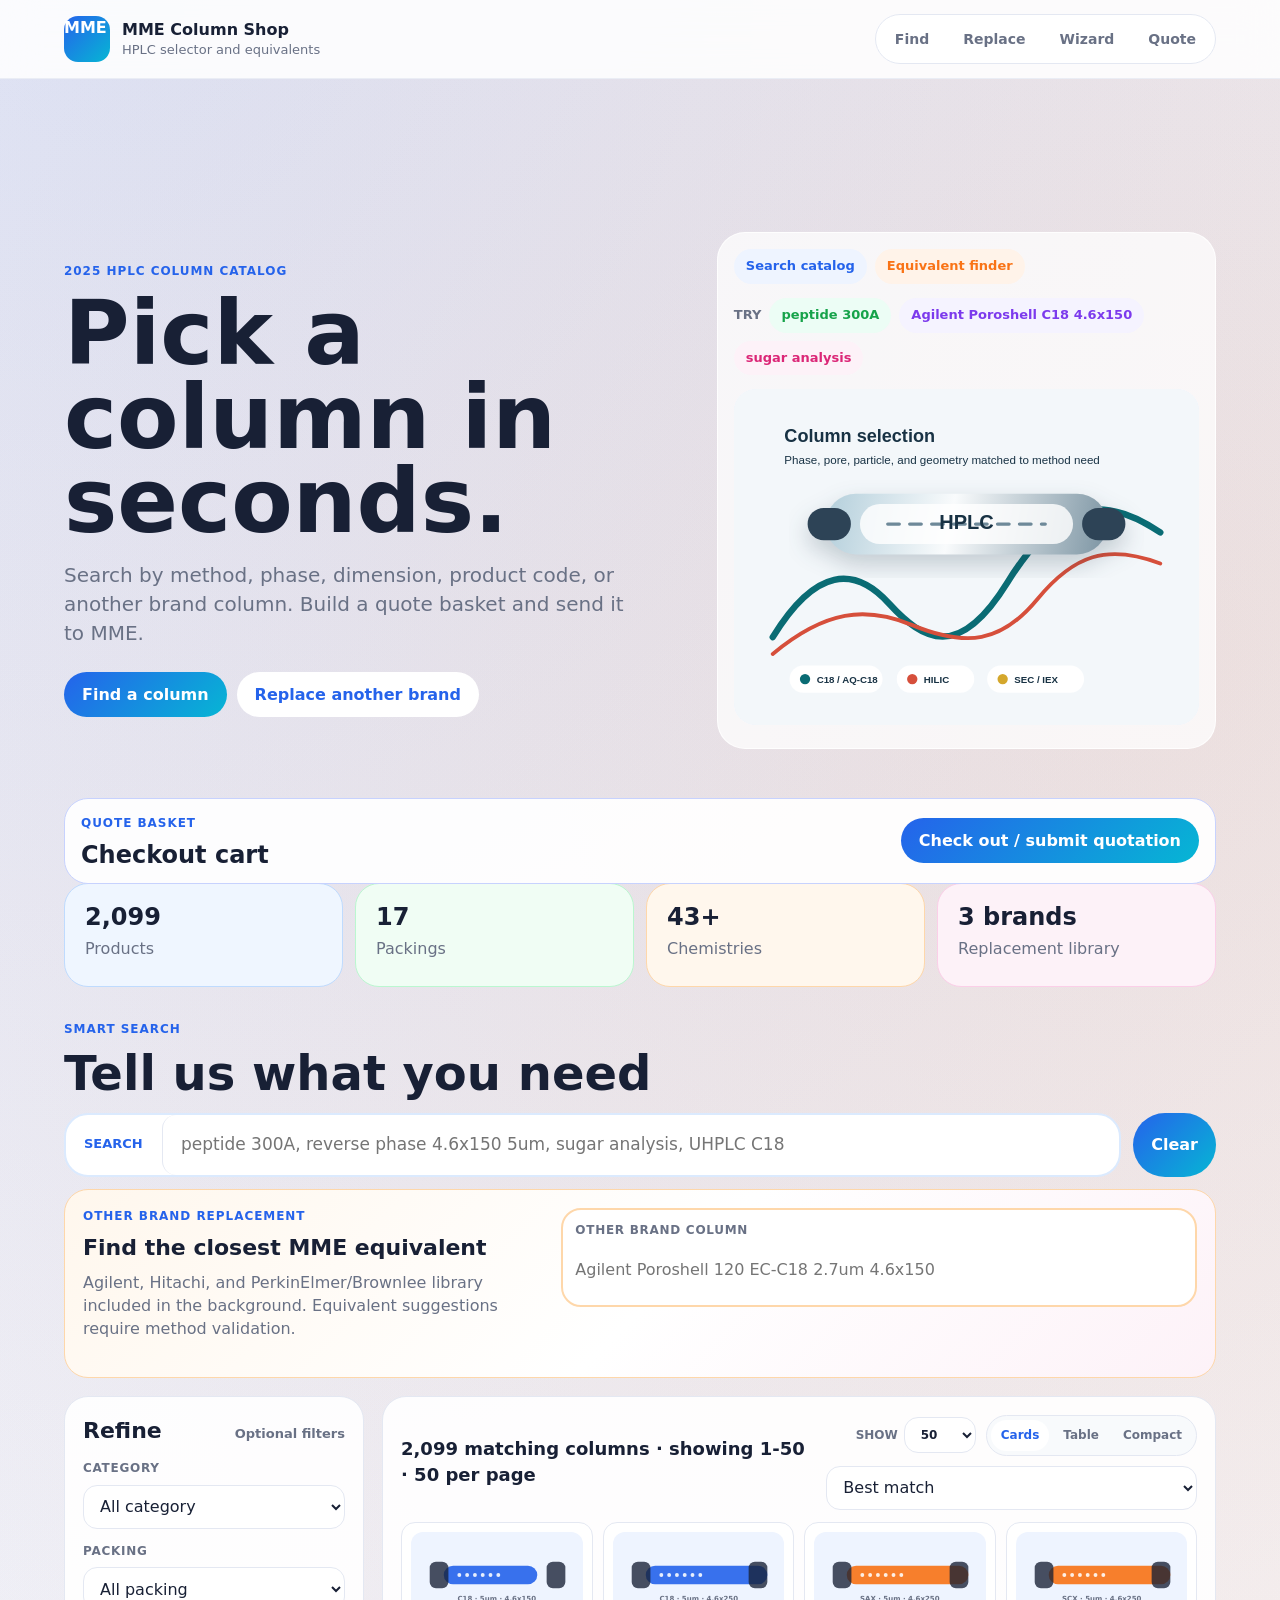
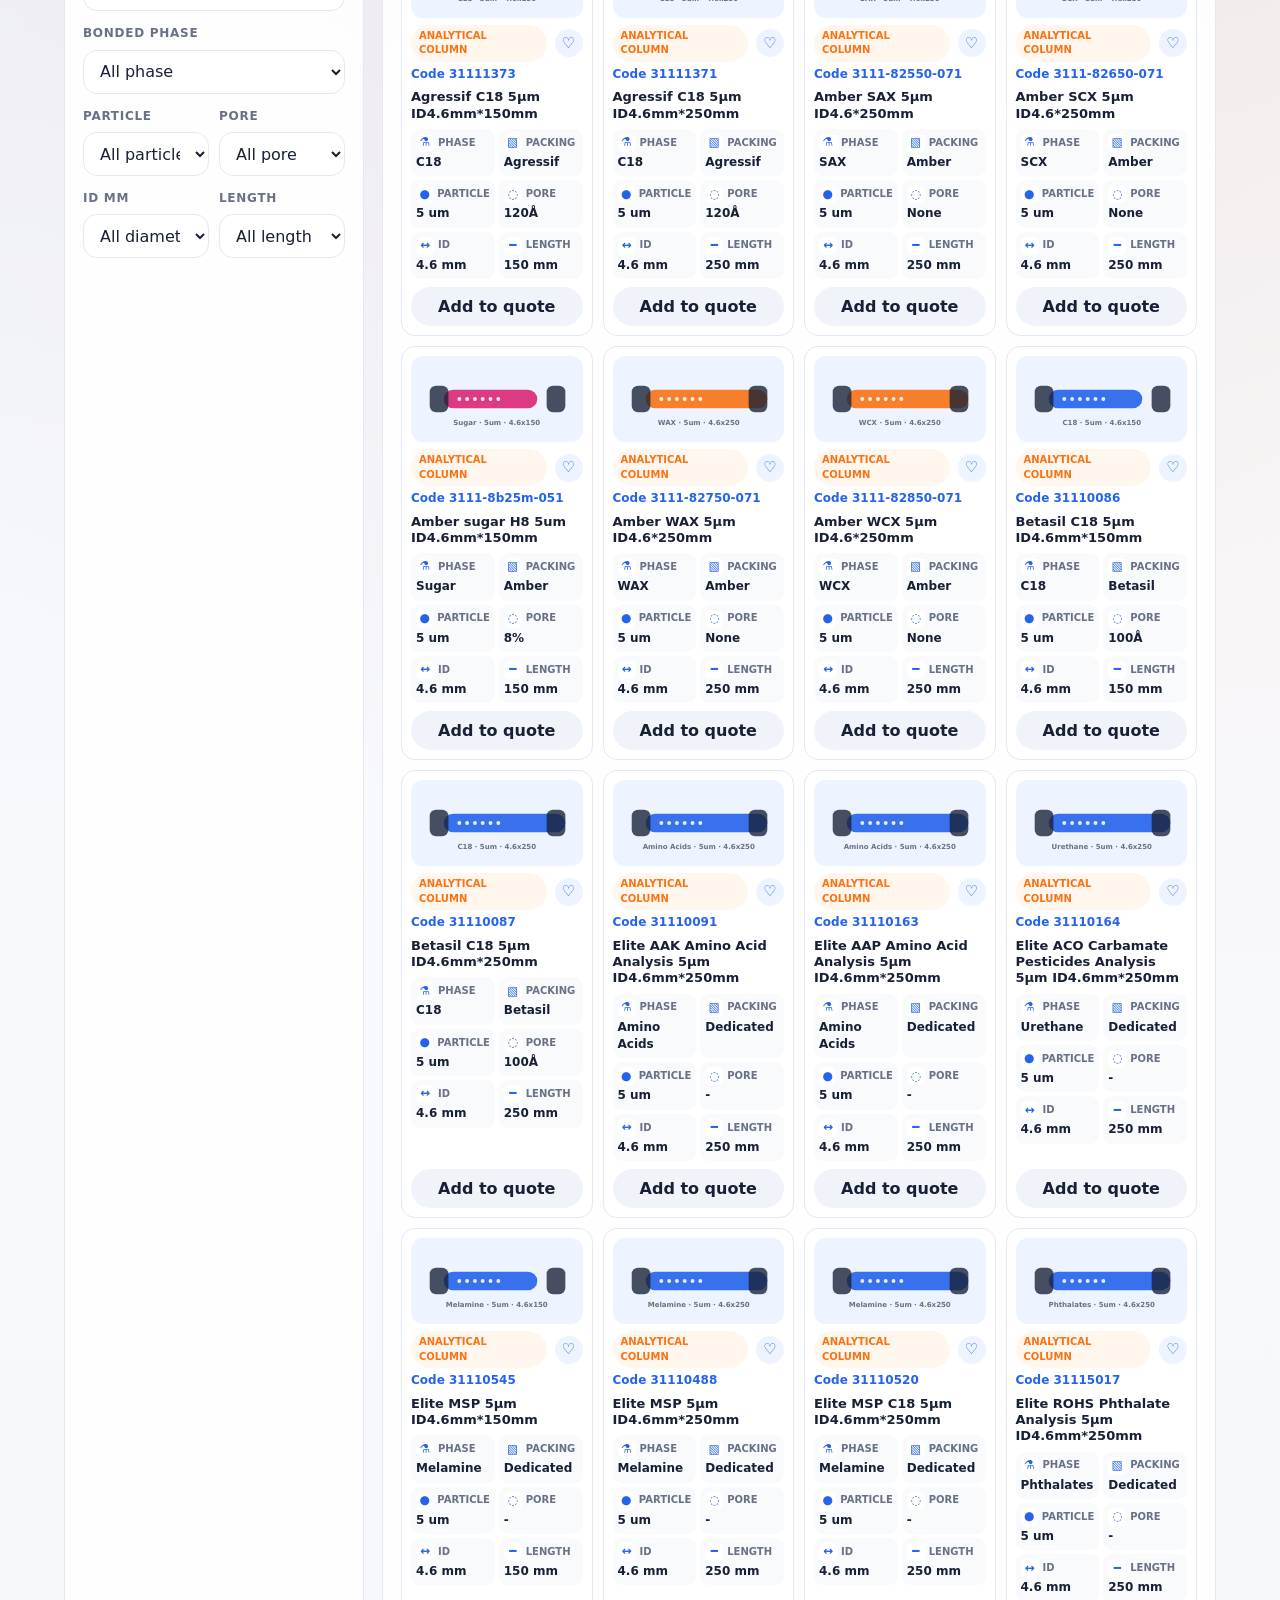
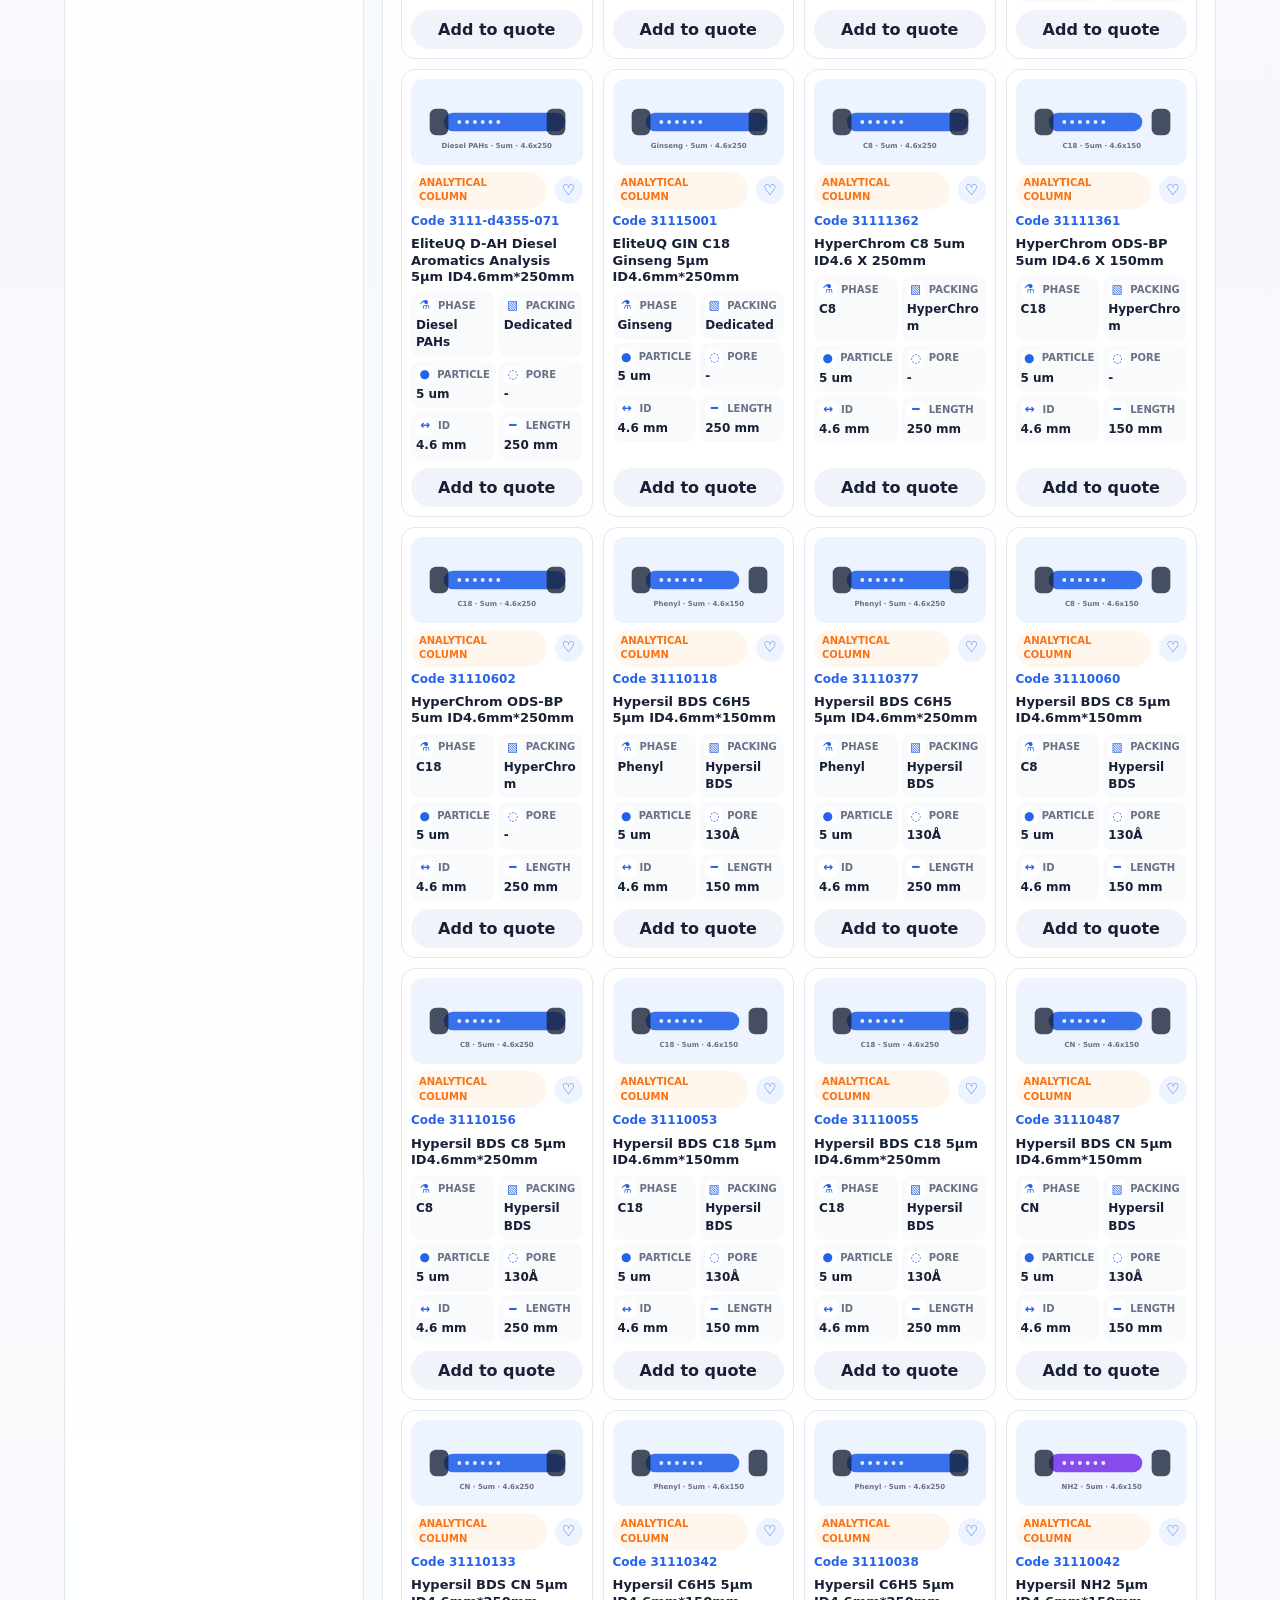
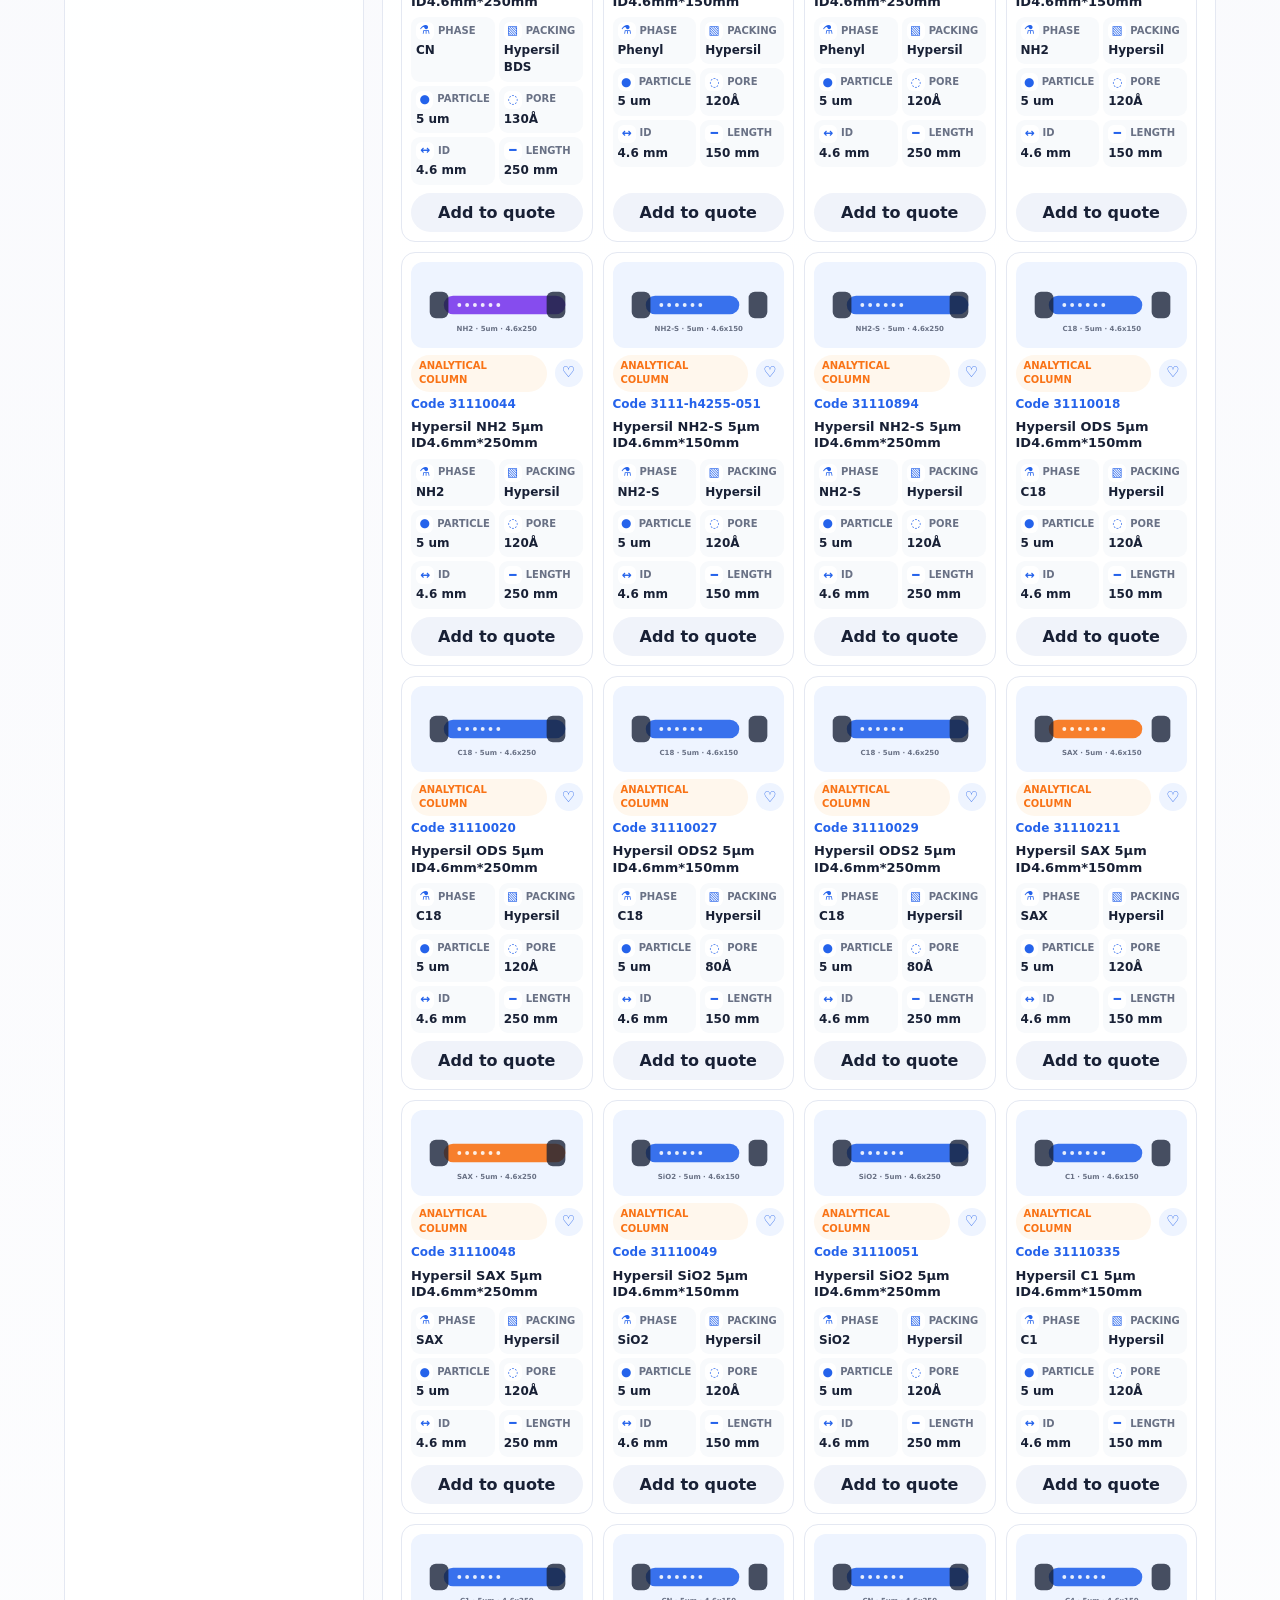
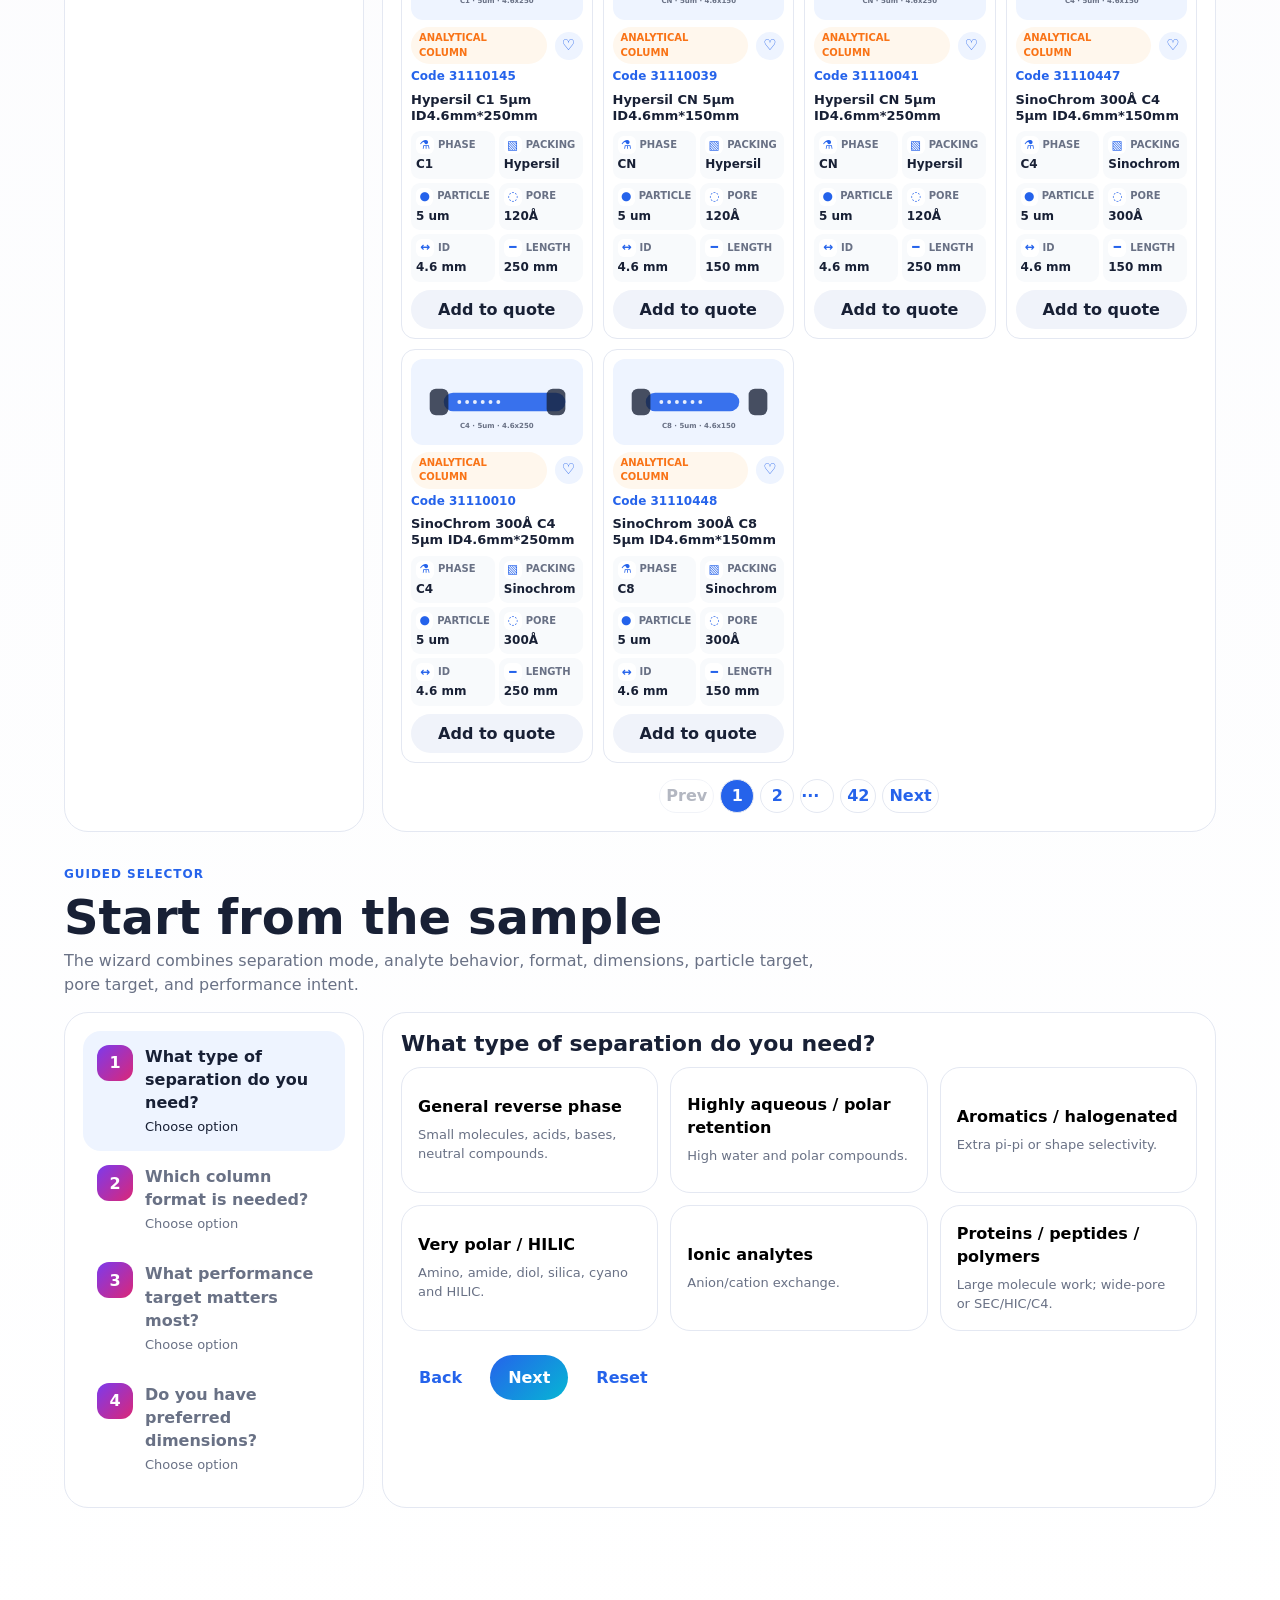
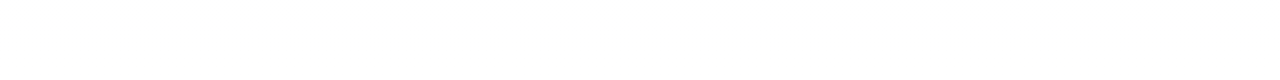
==== index.html @ 18dcb3c6 "Load verified competitor source batch" ====
<!doctype html>
<html lang="en">
  <head>
    <meta charset="utf-8">
    <meta name="viewport" content="width=device-width, initial-scale=1">
    <title>MME HPLC Column Finder | Column Equivalents & Quotation</title>
    <meta name="description" content="Find MME HPLC columns by chemistry, dimensions, particle size, pore size, method intent, or competitor equivalent, then submit a quotation request.">
    <meta name="keywords" content="HPLC column, C18 column, HILIC column, UHPLC column, guard column, preparative column, MME, Al Murtaja Medical Equipment">
    <meta name="robots" content="index, follow">
    <meta property="og:title" content="MME HPLC Column Finder">
    <meta property="og:description" content="Smart HPLC column selector, competitor replacement finder, and quotation basket for MME columns.">
    <meta property="og:type" content="website">
    <meta property="og:image" content="assets/column-visual.svg">
    <meta name="theme-color" content="#2563eb">
    <link rel="stylesheet" href="styles.css">
  </head>
  <body>
    <header class="site-header">
      <div class="brand"><span class="brand-mark">MME</span><div><strong>MME Column Shop</strong><span>HPLC selector and equivalents</span></div></div>
      <nav aria-label="Primary"><a href="#catalog">Find</a><a href="#replacement">Replace</a><a href="#wizard">Wizard</a><a href="#cart">Quote</a></nav>
    </header>

    <main>
      <section class="hero">
        <div class="hero-copy"><p class="eyebrow">2025 HPLC column catalog</p><h1>Pick a column in seconds.</h1><p>Search by method, phase, dimension, product code, or another brand column. Build a quote basket and send it to MME.</p><div class="hero-actions"><a class="button primary" href="#catalog">Find a column</a><a class="button ghost" href="#replacement">Replace another brand</a></div></div>
        <div class="hero-console"><div class="console-tabs"><a href="#catalog">Search catalog</a><a href="#replacement">Equivalent finder</a></div><div class="hero-search-preview"><span>Try</span><strong>peptide 300A</strong><strong>Agilent Poroshell C18 4.6x150</strong><strong>sugar analysis</strong></div><img src="assets/column-visual.svg" alt="Illustration of an HPLC column"></div>
      </section>
      <section class="stats" aria-label="Catalog summary"><div><strong id="statProducts">0</strong><span>Products</span></div><div><strong id="statPackings">0</strong><span>Packings</span></div><div><strong id="statPhases">0+</strong><span>Chemistries</span></div><div><strong>3 brands</strong><span>Replacement library</span></div></section>

      <section class="catalog-section" id="catalog">
        <div class="section-heading"><p class="eyebrow">Smart search</p><h2>Tell us what you need</h2></div>
        <div class="search-shell"><label class="search-box"><span>Search</span><input id="searchInput" type="search" placeholder="peptide 300A, reverse phase 4.6x150 5um, sugar analysis, UHPLC C18"></label><button class="button primary" id="clearFilters" type="button">Clear</button></div>
        <div class="expert-panel" id="expertPanel" hidden><div><p class="eyebrow">Matched intent</p><strong id="expertSummary"></strong></div><div class="expert-tags" id="expertTags"></div></div>
        <div class="replacement-finder" id="replacement"><div class="replacement-copy"><p class="eyebrow">Other brand replacement</p><h3>Find the closest MME equivalent</h3><p>Agilent, Hitachi, and PerkinElmer/Brownlee library included in the background. Equivalent suggestions require method validation.</p></div><label class="replacement-box"><span>Other brand column</span><input id="replacementInput" type="search" placeholder="Agilent Poroshell 120 EC-C18 2.7um 4.6x150"></label><div class="replacement-results" id="replacementResults"></div></div>
        <div class="shop-layout">
          <aside class="filters" aria-label="Catalog filters"><div class="filter-heading"><strong>Refine</strong><span>Optional filters</span></div><div class="filter-block"><label for="categoryFilter">Category</label><select id="categoryFilter"></select></div><div class="filter-block"><label for="packingFilter">Packing</label><select id="packingFilter"></select></div><div class="filter-block"><label for="phaseFilter">Bonded phase</label><select id="phaseFilter"></select></div><div class="filter-row"><div class="filter-block"><label for="particleFilter">Particle</label><select id="particleFilter"></select></div><div class="filter-block"><label for="poreFilter">Pore</label><select id="poreFilter"></select></div></div><div class="filter-row"><div class="filter-block"><label for="diameterFilter">ID mm</label><select id="diameterFilter"></select></div><div class="filter-block"><label for="lengthFilter">Length</label><select id="lengthFilter"></select></div></div></aside>
          <div class="results-area"><div class="results-bar"><strong id="resultCount">Loading catalog...</strong><div class="result-tools"><label class="page-size-label">Show<select id="pageSizeSelect" aria-label="Items per page"><option value="50">50</option><option value="100">100</option><option value="150">150</option><option value="200">200</option></select></label><div class="view-switch" aria-label="View options"><button class="view-button active" type="button" data-view="cards">Cards</button><button class="view-button" type="button" data-view="table">Table</button><button class="view-button" type="button" data-view="compact">Compact</button></div><select id="sortSelect" aria-label="Sort products"><option value="relevance">Best match</option><option value="name">Name A-Z</option><option value="particle">Particle size</option><option value="length">Length</option></select></div></div><div class="active-filters" id="activeFilters"></div><div id="tableColumnFilters" class="table-column-filters" hidden></div><div class="product-grid" id="productGrid"></div><button class="button ghost load-more" id="loadMore" type="button" hidden>Load more</button><div class="pagination" id="pagination"></div></div>
        </div>
      </section>

      <section class="compare-section" id="compareSection" hidden><div class="section-heading"><p class="eyebrow">Comparison</p><h2>Compare selected columns</h2></div><div id="compareTable"></div></section>
      <section class="wizard-section" id="wizard"><div class="section-heading"><p class="eyebrow">Guided selector</p><h2>Start from the sample</h2><p class="section-note">The wizard combines separation mode, analyte behavior, format, dimensions, particle target, pore target, and performance intent.</p></div><div class="wizard-layout"><aside class="wizard-panel" id="wizardSteps"></aside><div class="wizard-card"><div id="wizardQuestion"></div><div class="wizard-actions"><button class="button ghost" id="backStep" type="button" onclick="previousWizardStep()">Back</button><button class="button primary" id="nextStep" type="button" onclick="nextWizardStep()">Next</button><button class="button ghost" id="resetWizard" type="button" onclick="resetWizard()">Reset</button></div></div></div></section>
      <aside class="quote-drawer" id="cart"><div><p class="eyebrow">Quote basket</p><h2>Checkout cart</h2></div><div id="cartItems" class="cart-items"></div><button class="button primary" id="quoteButton" type="button">Check out / submit quotation</button></aside>
    </main>

    <dialog class="quote-modal" id="quoteModal"><form method="dialog" class="quote-modal-card"><div class="modal-header"><div><p class="eyebrow">Quotation request</p><h2>Selected products</h2></div><button class="icon-button" id="closeQuoteModal" value="cancel" type="submit">×</button></div><div id="checkoutList" class="checkout-list"></div><div class="quote-form-grid"><label>Name<input id="customerName" type="text" placeholder="Your name"></label><label>Company<input id="customerCompany" type="text" placeholder="Company name"></label><label>Email<input id="customerEmail" type="email" placeholder="email@example.com"></label><label>Phone / WhatsApp<input id="customerPhone" type="tel" placeholder="+962..."></label><label class="full">Notes<textarea id="customerNotes" rows="4" placeholder="Application, instrument, quantity, urgency, or equivalent column notes"></textarea></label></div><p class="quote-disclaimer">Equivalent recommendations are closest catalog matches and should be validated with your method before routine use.</p><div class="modal-actions"><button class="button ghost" id="copyQuote" type="button">Copy request</button><button class="button ghost" id="whatsappQuote" type="button">Send by WhatsApp</button><button class="button primary" id="submitQuote" type="button">Submit by email</button></div></form></dialog>
    <script src="app-commercial.js"></script>
    <script src="verified-competitors.js"></script>
  </body>
</html>
---- styles.css ----
:root {
  --ink: #182035;
  --muted: #697185;
  --paper: #ffffff;
  --wash: #f7f8fc;
  --line: #e4e8f2;
  --blue: #2563eb;
  --blue-dark: #1d4ed8;
  --cyan: #06b6d4;
  --green: #16a34a;
  --orange: #f97316;
  --pink: #db2777;
  --violet: #7c3aed;
  --yellow: #facc15;
  --shadow: none;
}
* { box-sizing: border-box; }
html { scroll-behavior: smooth; }
body { margin: 0; background: radial-gradient(circle at 10% 0%, rgba(37,99,235,.14), transparent 30%), radial-gradient(circle at 92% 8%, rgba(249,115,22,.14), transparent 26%), linear-gradient(180deg,#fbfcff 0%,var(--wash) 42%,#fff 100%); color: var(--ink); font-family: Inter, ui-sans-serif, system-ui, -apple-system, BlinkMacSystemFont, "Segoe UI", sans-serif; line-height: 1.45; }
a { color: inherit; text-decoration: none; }
button,input,select,textarea { font: inherit; }
.site-header { position: sticky; top: 0; z-index: 20; display: flex; align-items: center; justify-content: space-between; gap: 18px; padding: 14px clamp(18px, 5vw, 64px); border-bottom: 1px solid rgba(228,232,242,.72); background: rgba(255,255,255,.86); backdrop-filter: blur(18px); }
.brand { display: flex; align-items: center; gap: 12px; }
.brand-mark { display: grid; width: 46px; height: 46px; place-items: center; border-radius: 14px; background: linear-gradient(135deg,var(--blue),var(--cyan)); color: white; font-weight: 900; }
.brand strong,.brand span { display: block; }
.brand div span { color: var(--muted); font-size: 13px; }
nav { display: flex; gap: 8px; padding: 6px; border: 1px solid var(--line); border-radius: 999px; background: white; }
nav a { border-radius: 999px; padding: 8px 13px; color: var(--muted); font-size: 14px; font-weight: 800; }
nav a:hover { background:#eef4ff; color:var(--blue); }
main { padding-bottom: 52px; }
.hero,.stats,.wizard-section,.catalog-section,.quote-drawer { margin-right: clamp(18px,5vw,64px); margin-left: clamp(18px,5vw,64px); }
.hero { display:grid; grid-template-columns:minmax(0,.92fr) minmax(360px,.78fr); gap:clamp(28px,5vw,66px); align-items:center; min-height:calc(100vh - 96px); padding:48px 0 30px; }
.hero-copy { max-width:760px; }
.eyebrow { margin:0 0 10px; color:var(--blue); font-size:12px; font-weight:900; letter-spacing:.08em; text-transform:uppercase; }
h1,h2,h3,h4,p { margin-top:0; }
h1 { max-width:760px; margin-bottom:18px; font-size:clamp(48px,7vw,92px); line-height:.94; }
h2 { margin-bottom:8px; font-size:clamp(30px,4vw,48px); line-height:1; }
h3 { margin-bottom:10px; font-size:22px; line-height:1.18; }
.hero-copy p:not(.eyebrow) { max-width:560px; color:var(--muted); font-size:20px; }
.hero-actions,.wizard-actions { display:flex; flex-wrap:wrap; gap:10px; margin-top:24px; }
.button { min-height:44px; border:0; border-radius:999px; padding:11px 18px; background:#f0f3fa; color:var(--ink); cursor:pointer; font-weight:900; transition:transform .18s ease, background .18s ease; }
.button:hover { transform: translateY(-1px); }
.button.primary { background:linear-gradient(135deg,var(--blue),var(--cyan)); color:white; }
.button.primary:hover { background:linear-gradient(135deg,var(--blue-dark),#0891b2); }
.button.ghost { background:white; color:var(--blue); }
.hero-console { overflow:hidden; border:1px solid rgba(255,255,255,.85); border-radius:28px; padding:16px; background:rgba(255,255,255,.72); }
.console-tabs,.hero-search-preview { display:flex; flex-wrap:wrap; gap:8px; margin-bottom:14px; align-items:center; }
.console-tabs a,.hero-search-preview strong { border-radius:999px; padding:8px 12px; background:#eef4ff; color:var(--blue); font-size:13px; font-weight:900; }
.console-tabs a:last-child { background:#fff3e9; color:var(--orange); }
.hero-search-preview span { color:var(--muted); font-size:13px; font-weight:900; text-transform:uppercase; }
.hero-search-preview strong:nth-child(2) { background:#ecfdf5; color:var(--green); }
.hero-search-preview strong:nth-child(3) { background:#f5f3ff; color:var(--violet); }
.hero-search-preview strong:nth-child(4) { background:#fdf2f8; color:var(--pink); }
.hero-console img { width:100%; height:auto; border-radius:22px; background:#eef4ff; }
.stats { display:grid; grid-template-columns:repeat(4,minmax(0,1fr)); gap:12px; margin-bottom:34px; }
.stats div,.wizard-panel,.wizard-card,.filters,.results-area,.quote-drawer,.replacement-finder,.expert-panel { border:1px solid var(--line); border-radius:24px; background:rgba(255,255,255,.92); }
.stats div { min-height:104px; padding:20px; }
.stats div:nth-child(1){border-color:#bfdbfe;background:#eff6ff}.stats div:nth-child(2){border-color:#bbf7d0;background:#f0fdf4}.stats div:nth-child(3){border-color:#fed7aa;background:#fff7ed}.stats div:nth-child(4){border-color:#fbcfe8;background:#fdf2f8}
.stats strong,.stats span { display:block; }.stats strong{font-size:24px;line-height:1.15}.stats span{margin-top:5px;color:var(--muted)}
.section-heading { max-width:760px; margin-bottom:16px; }
.section-note { color: var(--muted); }
.catalog-section,.wizard-section { margin-bottom:34px; scroll-margin-top:88px; }
.search-shell { display:grid; grid-template-columns:minmax(0,1fr) auto; gap:12px; margin-bottom:12px; }
.search-box { display:grid; grid-template-columns:96px minmax(0,1fr); align-items:center; overflow:hidden; border:2px solid #dbeafe; border-radius:24px; background:white; }
.search-box:focus-within,.replacement-box:focus-within { border-color:var(--blue); }
.search-box span { padding-left:18px; color:var(--blue); font-size:13px; font-weight:900; text-transform:uppercase; }
.search-box input { width:100%; min-height:60px; border:0; border-left:1px solid var(--line); padding:0 18px; background:transparent; outline:0; font-size:17px; }
.expert-panel { display:grid; grid-template-columns:minmax(220px,.36fr) minmax(0,1fr); gap:14px; align-items:center; margin-bottom:14px; border-color:#bfdbfe; padding:16px; background:linear-gradient(135deg,#eff6ff,#ecfeff); }
.expert-panel[hidden] { display:none; }
.expert-tags,.recommendations,.active-filters { display:flex; flex-wrap:wrap; gap:7px; }
.expert-tag,.reason,.pill { border-radius:999px; padding:6px 10px; background:white; color:var(--blue); font-size:12px; font-weight:900; }
.replacement-finder { display:grid; grid-template-columns:minmax(260px,.42fr) minmax(320px,.58fr); gap:18px; margin-bottom:18px; border-color:#fed7aa; padding:18px; background:linear-gradient(135deg,#fff7ed,#fff 52%,#fdf2f8); }
.replacement-copy p:not(.eyebrow){margin-bottom:0;color:var(--muted)}
.replacement-box { display:grid; gap:8px; align-self:start; border:2px solid #fed7aa; border-radius:20px; padding:12px; background:white; }
.replacement-box span,.filter-block label { color:var(--muted); font-size:12px; font-weight:900; letter-spacing:.06em; text-transform:uppercase; }
.replacement-box input { min-height:46px; width:100%; border:0; border-radius:12px; padding:0; outline:0; font-size:16px; }
.replacement-results { grid-column:1/-1; display:grid; gap:12px; }
.replacement-card { display:grid; grid-template-columns:minmax(240px,.38fr) minmax(0,1fr); gap:14px; border-top:1px solid rgba(249,115,22,.2); padding-top:14px; }
.competitor-match,.mme-match { border:1px solid var(--line); border-radius:18px; padding:14px; background:white; }
.mme-match + .mme-match { margin-top:10px; }
.match-score { display:inline-flex; min-height:30px; border-radius:999px; padding:4px 10px; background:linear-gradient(135deg,var(--green),var(--cyan)); color:white; font-size:12px; font-weight:900; }
.shop-layout,.wizard-layout { display:grid; grid-template-columns:300px minmax(0,1fr); gap:18px; }
.filters,.results-area,.wizard-panel,.wizard-card { padding:18px; }
.filter-heading { display:flex; justify-content:space-between; gap:12px; margin-bottom:14px; align-items:baseline; }
.filter-heading strong{font-size:22px}.filter-heading span{color:var(--muted);font-size:13px;font-weight:800}
.filter-block { display:grid; gap:7px; margin-bottom:14px; }
.filter-row { display:grid; grid-template-columns:1fr 1fr; gap:10px; }
select,input,textarea { border:1px solid var(--line); border-radius:14px; background:white; color:var(--ink); }
select { min-height:44px; width:100%; padding:0 12px; }
.results-bar { display:flex; align-items:center; justify-content:space-between; gap:16px; margin-bottom:12px; }
.results-bar strong { font-size:18px; }
.result-tools { display:flex; gap:10px; align-items:center; flex-wrap:wrap; justify-content:flex-end; }
.page-size-label { display:flex; align-items:center; gap:6px; color:var(--muted); font-size:12px; font-weight:900; text-transform:uppercase; }
.page-size-label select { width:auto; min-height:36px; }
.view-switch { display:flex; gap:4px; padding:4px; border:1px solid var(--line); border-radius:999px; background:#f8fafc; }
.view-button { border:0; border-radius:999px; padding:7px 10px; background:transparent; color:var(--muted); cursor:pointer; font-size:12px; font-weight:900; }
.view-button.active { background:white; color:var(--blue); }
.pill { background:#eef4ff; }
.product-grid { display:grid; grid-template-columns:repeat(4,minmax(0,1fr)); gap:10px; }
.product-card { display:flex; min-height:0; flex-direction:column; border:1px solid var(--line); border-radius:14px; padding:9px; background:white; transition:transform .18s ease; }
.product-card:hover { transform:translateY(-1px); }
.upgraded-card h3 { min-height:0; margin:3px 0 7px; font-size:13px; line-height:1.25; }
.product-top { display:flex; align-items:center; justify-content:space-between; gap:8px; margin-bottom:4px; }
.category { border-radius:999px; padding:4px 8px; background:#fff7ed; color:var(--orange); font-size:10px; font-weight:900; text-transform:uppercase; }
.icon-button { display:grid; width:28px; height:28px; place-items:center; border:0; border-radius:50%; background:#eef4ff; color:var(--blue); cursor:pointer; font-size:15px; font-weight:900; }
.icon-button.active { background:#dbeafe; color:var(--pink); }
.quick-actions { display:flex; gap:5px; }
.code { margin:0 0 3px; color:var(--blue); font-size:12px; font-weight:900; }
.column-art { height:86px; border-radius:12px; margin-bottom:7px; background:linear-gradient(135deg,#eef4ff,#fff); display:grid; place-items:center; overflow:hidden; }
.column-art svg { width:100%; height:100%; }
.column-art .tube { fill:#2563eb; opacity:.9; }.column-art .tube.c18,.column-art .tube.ods,.column-art .tube.ods2{fill:#2563eb}.column-art .tube.hilic,.column-art .tube.amide,.column-art .tube.diol,.column-art .tube.nh2{fill:#7c3aed}.column-art .tube.sugar{fill:#db2777}.column-art .tube.sec,.column-art .tube.hic{fill:#16a34a}.column-art .tube.sax,.column-art .tube.scx,.column-art .tube.wax,.column-art .tube.wcx{fill:#f97316}
.column-art .cap { fill:#182035; opacity:.78; }.column-art .particle-dot{fill:#fff;opacity:.88}.column-art text{font-size:9px;fill:#697185;font-weight:800}.guard-art{background:#fff7ed}.prep-art{background:#f0fdf4}.analytical-art{background:#eef4ff}
.specs { display:grid; grid-template-columns:1fr 1fr; gap:4px; margin:0 0 8px; }
.specs div { min-width:0; border-radius:9px; padding:5px; background:#f8fafc; }
.icon-specs dt { display:flex; align-items:center; gap:4px; color:var(--muted); font-size:10px; font-weight:900; text-transform:uppercase; }
.spec-icon { display:inline-grid; place-items:center; width:18px; height:18px; border-radius:6px; background:white; color:var(--blue); font-size:12px; }
dd { margin:2px 0 0; overflow-wrap:anywhere; font-weight:900; font-size:12px; }
.product-quote { width:100%; margin-top:auto; min-height:38px; padding:8px 12px; }
.table-view,.compact-view { display:block; }
.table-wrap { width:100%; overflow-x:auto; }
.product-table { width:100%; border-collapse:collapse; min-width:880px; background:white; border:1px solid var(--line); border-radius:14px; overflow:hidden; }
.product-table th,.product-table td { border-bottom:1px solid var(--line); padding:9px; text-align:left; vertical-align:top; font-size:13px; }
.product-table th { background:#f8fafc; color:var(--muted); font-size:11px; font-weight:900; text-transform:uppercase; }
.table-actions { white-space:nowrap; }
.table-actions button { border:0; border-radius:999px; padding:6px 8px; background:#eef4ff; color:var(--blue); cursor:pointer; font-size:12px; font-weight:900; margin-right:4px; }
.table-column-filters { display:grid; grid-template-columns:repeat(5,minmax(120px,1fr)); gap:8px; margin-bottom:12px; }
.table-column-filters[hidden] { display:none; }
.table-column-filters label { display:grid; gap:4px; color:var(--muted); font-size:10px; font-weight:900; text-transform:uppercase; }
.table-column-filters input { min-height:34px; padding:0 10px; }
.compact-row { display:grid; grid-template-columns:minmax(220px,.35fr) minmax(0,1fr) auto; gap:12px; align-items:center; border:1px solid var(--line); border-radius:14px; padding:10px; margin-bottom:8px; background:white; }
.compact-row.expanded { grid-template-columns:1fr; }
.compact-row span { display:block; color:var(--muted); font-size:12px; }
.compact-specs { display:flex; flex-wrap:wrap; gap:6px; }
.compact-specs span { border-radius:999px; padding:5px 8px; background:#f8fafc; color:var(--ink); font-weight:800; }
.compact-variants { grid-column:1/-1; overflow-x:auto; }
.pagination { display:flex; justify-content:center; flex-wrap:wrap; gap:6px; margin-top:16px; }
.pagination button,.pagination span { min-width:34px; min-height:34px; border:1px solid var(--line); border-radius:999px; background:white; color:var(--blue); font-weight:900; cursor:pointer; }
.pagination button.active { background:var(--blue); color:white; }
.pagination button:disabled { color:var(--muted); cursor:not-allowed; opacity:.5; }
.compare-section { margin:0 clamp(18px,5vw,64px) 34px; }
.step { display:flex; gap:12px; padding:14px; border-radius:18px; color:var(--muted); }
.step.active { background:#eef4ff; color:var(--ink); }
.step span { display:grid; flex:0 0 36px; height:36px; place-items:center; border-radius:12px; background:linear-gradient(135deg,var(--violet),var(--pink)); color:white; font-weight:900; }
.step p { margin:4px 0 0; font-size:13px; }
.choice-grid { display:grid; grid-template-columns:repeat(3,minmax(0,1fr)); gap:12px; }
.choice { min-height:126px; border:1px solid var(--line); border-radius:20px; padding:16px; background:white; text-align:left; cursor:pointer; transition:transform .18s ease,border-color .18s ease,background .18s ease; }
.choice:hover { transform:translateY(-2px); border-color:#bfdbfe; background:#fbfdff; }
.choice strong,.choice span { display:block; }.choice span{margin-top:8px;color:var(--muted);font-size:13px}.choice.selected{border-color:var(--blue);background:#eef4ff}
.hidden { display:none; }
.quote-drawer { position:sticky; bottom:16px; z-index:10; display:grid; grid-template-columns:230px minmax(0,1fr) auto; gap:16px; align-items:center; padding:16px; border-color:#c7d2fe; }
.quote-drawer h2 { margin:0; font-size:24px; }
.cart-items { display:flex; min-height:42px; flex-wrap:wrap; gap:8px; align-items:center; }
.cart-item { display:inline-flex; align-items:center; gap:8px; border-radius:999px; padding:8px 10px; background:#eef4ff; color:var(--blue); font-size:13px; font-weight:900; }
.cart-item label { display:inline-flex; align-items:center; gap:4px; color:var(--muted); font-size:12px; }.cart-item input{width:52px;min-height:28px;border-radius:999px;padding:0 8px}.cart-item button{border:0;background:transparent;color:var(--pink);cursor:pointer;font-weight:900}.muted{color:var(--muted)}
.quote-modal { border:0; border-radius:24px; padding:0; width:min(920px,92vw); }
.quote-modal::backdrop { background:rgba(24,32,53,.42); }
.quote-modal-card { padding:20px; }
.modal-header { display:flex; justify-content:space-between; align-items:start; gap:14px; }
.checkout-list { display:grid; gap:8px; margin:12px 0; }
.checkout-item { display:grid; grid-template-columns:120px 1fr auto; gap:10px; border:1px solid var(--line); border-radius:14px; padding:10px; background:#f8fafc; }
.quote-form-grid { display:grid; grid-template-columns:1fr 1fr; gap:10px; }
.quote-form-grid label { display:grid; gap:5px; color:var(--muted); font-size:12px; font-weight:900; text-transform:uppercase; }
.quote-form-grid input,.quote-form-grid textarea { padding:10px; }
.quote-form-grid .full { grid-column:1/-1; }
.quote-disclaimer { color:var(--muted); font-size:13px; margin:12px 0; }
.modal-actions { display:flex; justify-content:flex-end; flex-wrap:wrap; gap:8px; }
@media (max-width:1160px){.hero,.shop-layout,.wizard-layout,.replacement-finder{grid-template-columns:1fr}.product-grid{grid-template-columns:repeat(2,minmax(0,1fr))}.table-column-filters{grid-template-columns:repeat(3,minmax(120px,1fr))}}
@media (max-width:760px){.site-header,.quote-drawer,.search-shell,.search-box,.expert-panel,.replacement-card,.stats,.choice-grid,.product-grid,.quote-form-grid{grid-template-columns:1fr}.site-header{align-items:flex-start}nav{display:none}h1{font-size:46px}.hero{min-height:auto;padding-top:28px}.hero-console{order:-1}.filter-row{grid-template-columns:1fr}.search-box input{border-top:1px solid var(--line);border-left:0;min-height:54px}.quote-drawer{position:static}.table-column-filters{grid-template-columns:1fr}.checkout-item{grid-template-columns:1fr}.compact-row{grid-template-columns:1fr}}
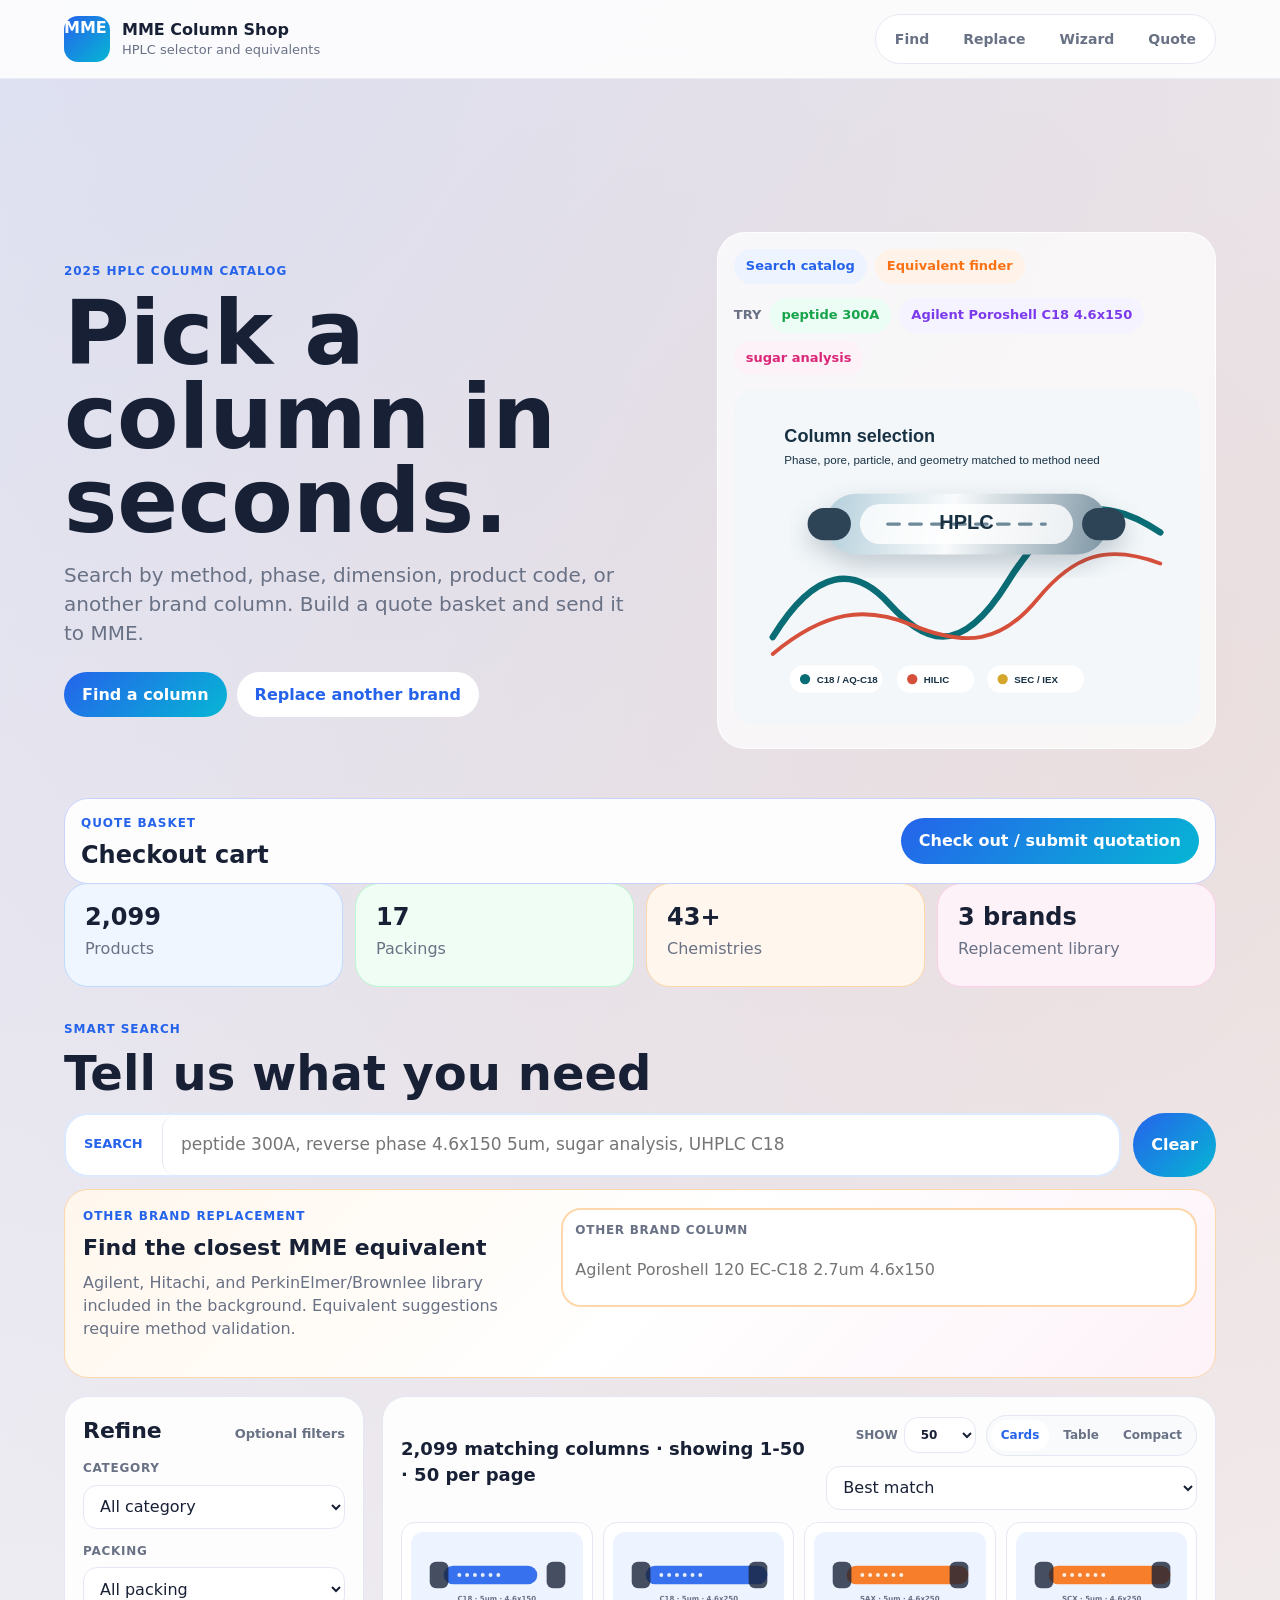
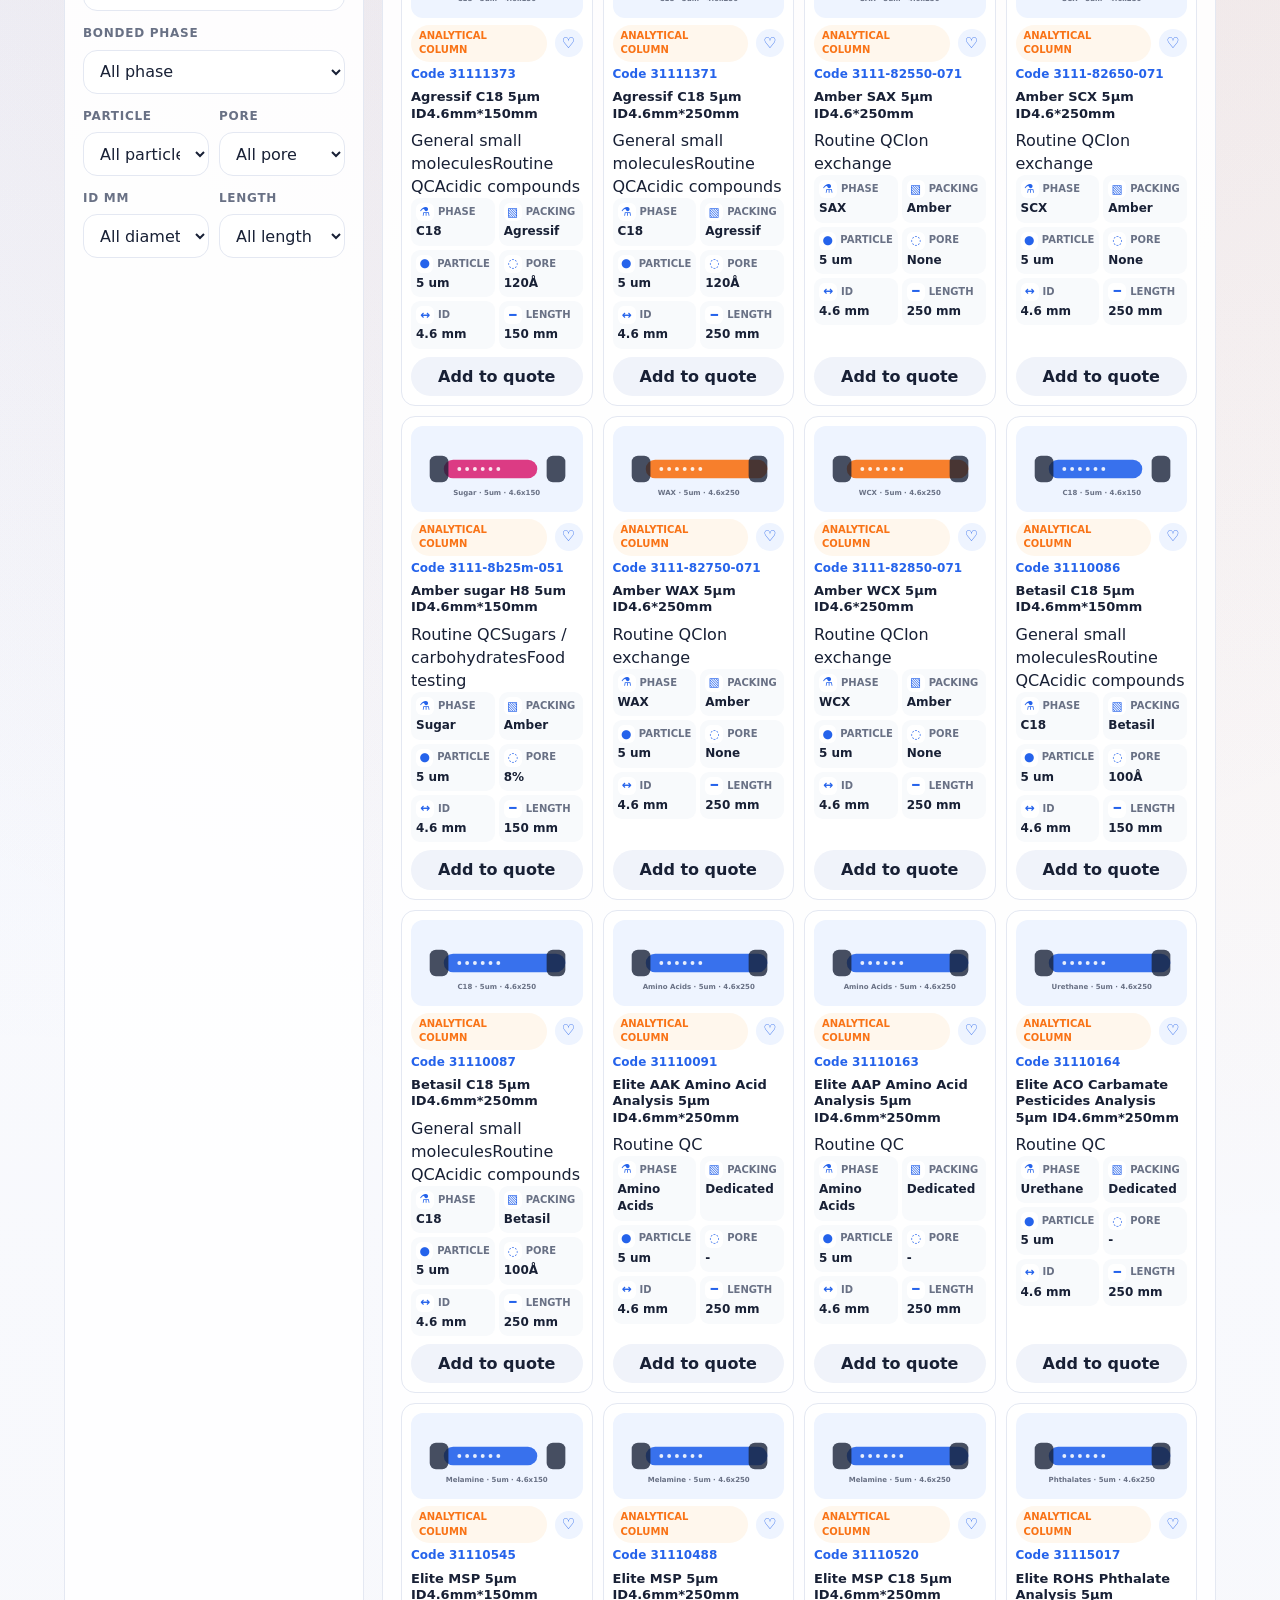
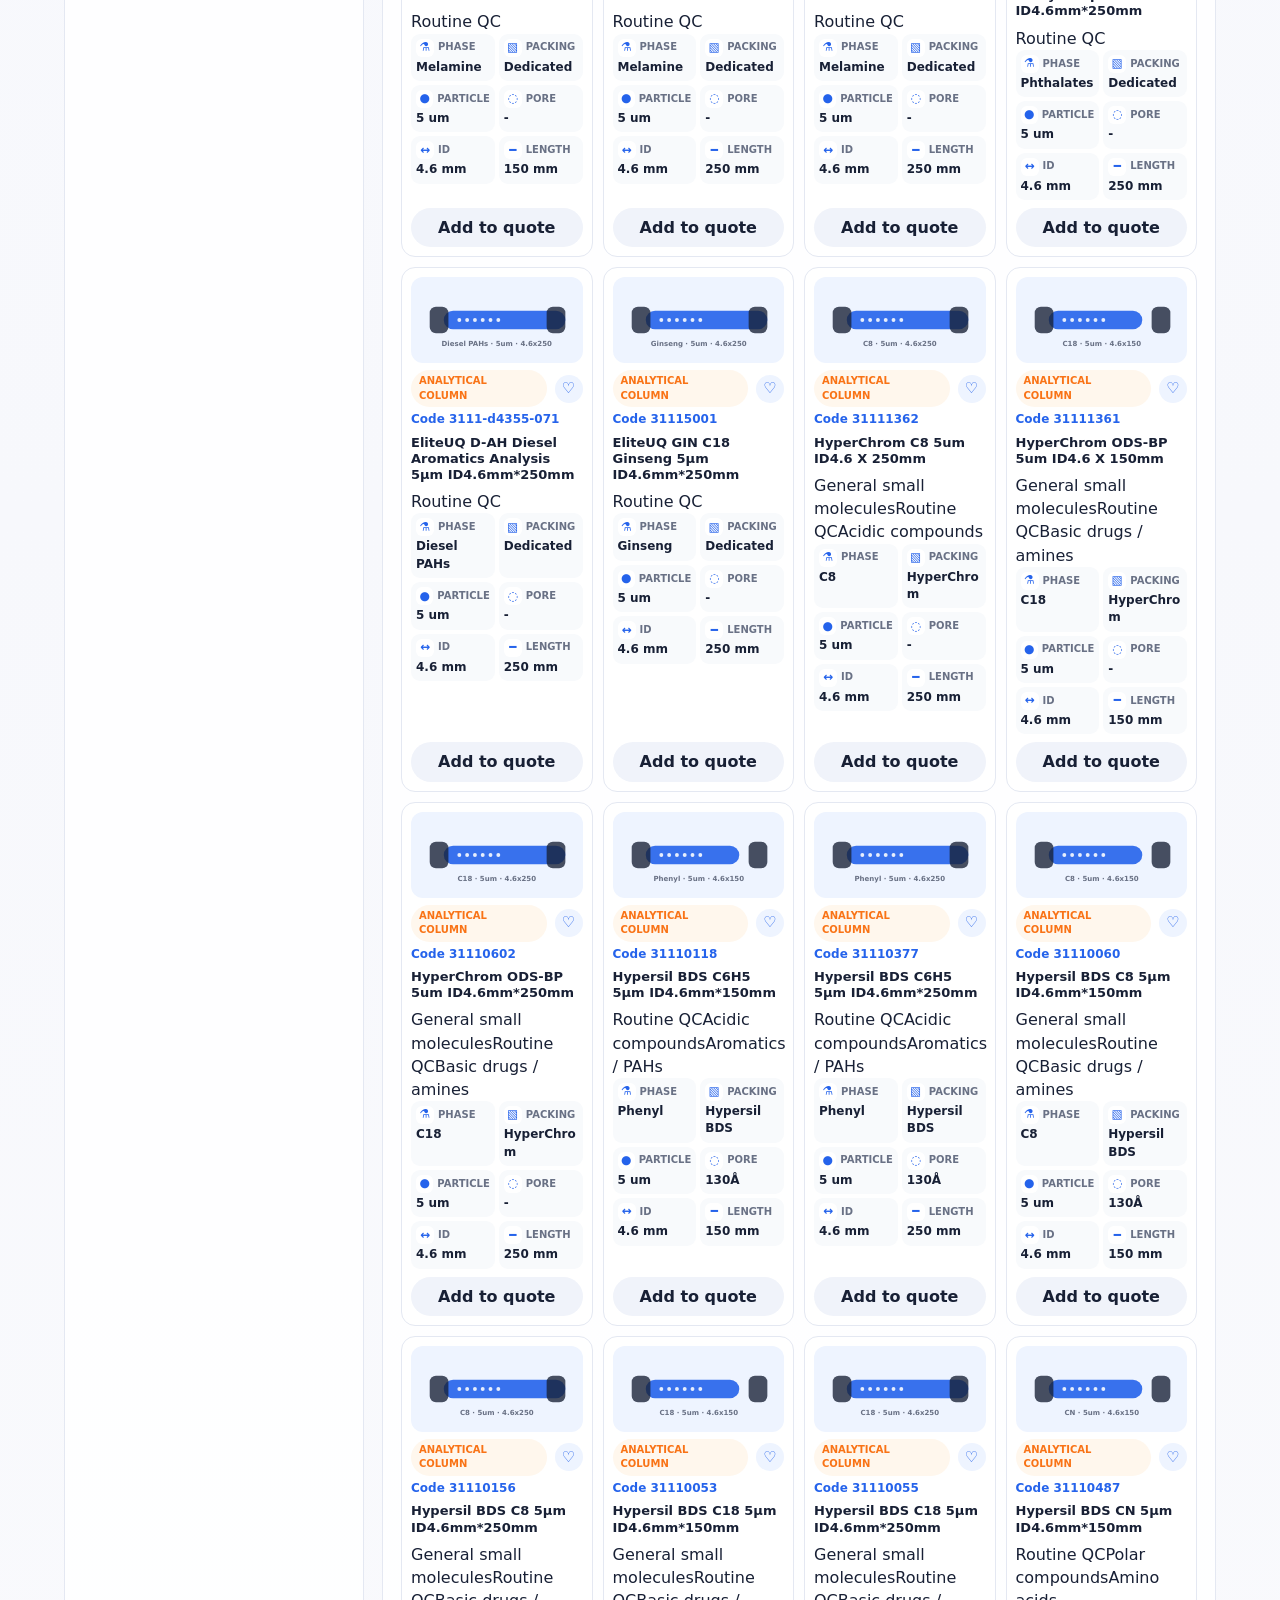
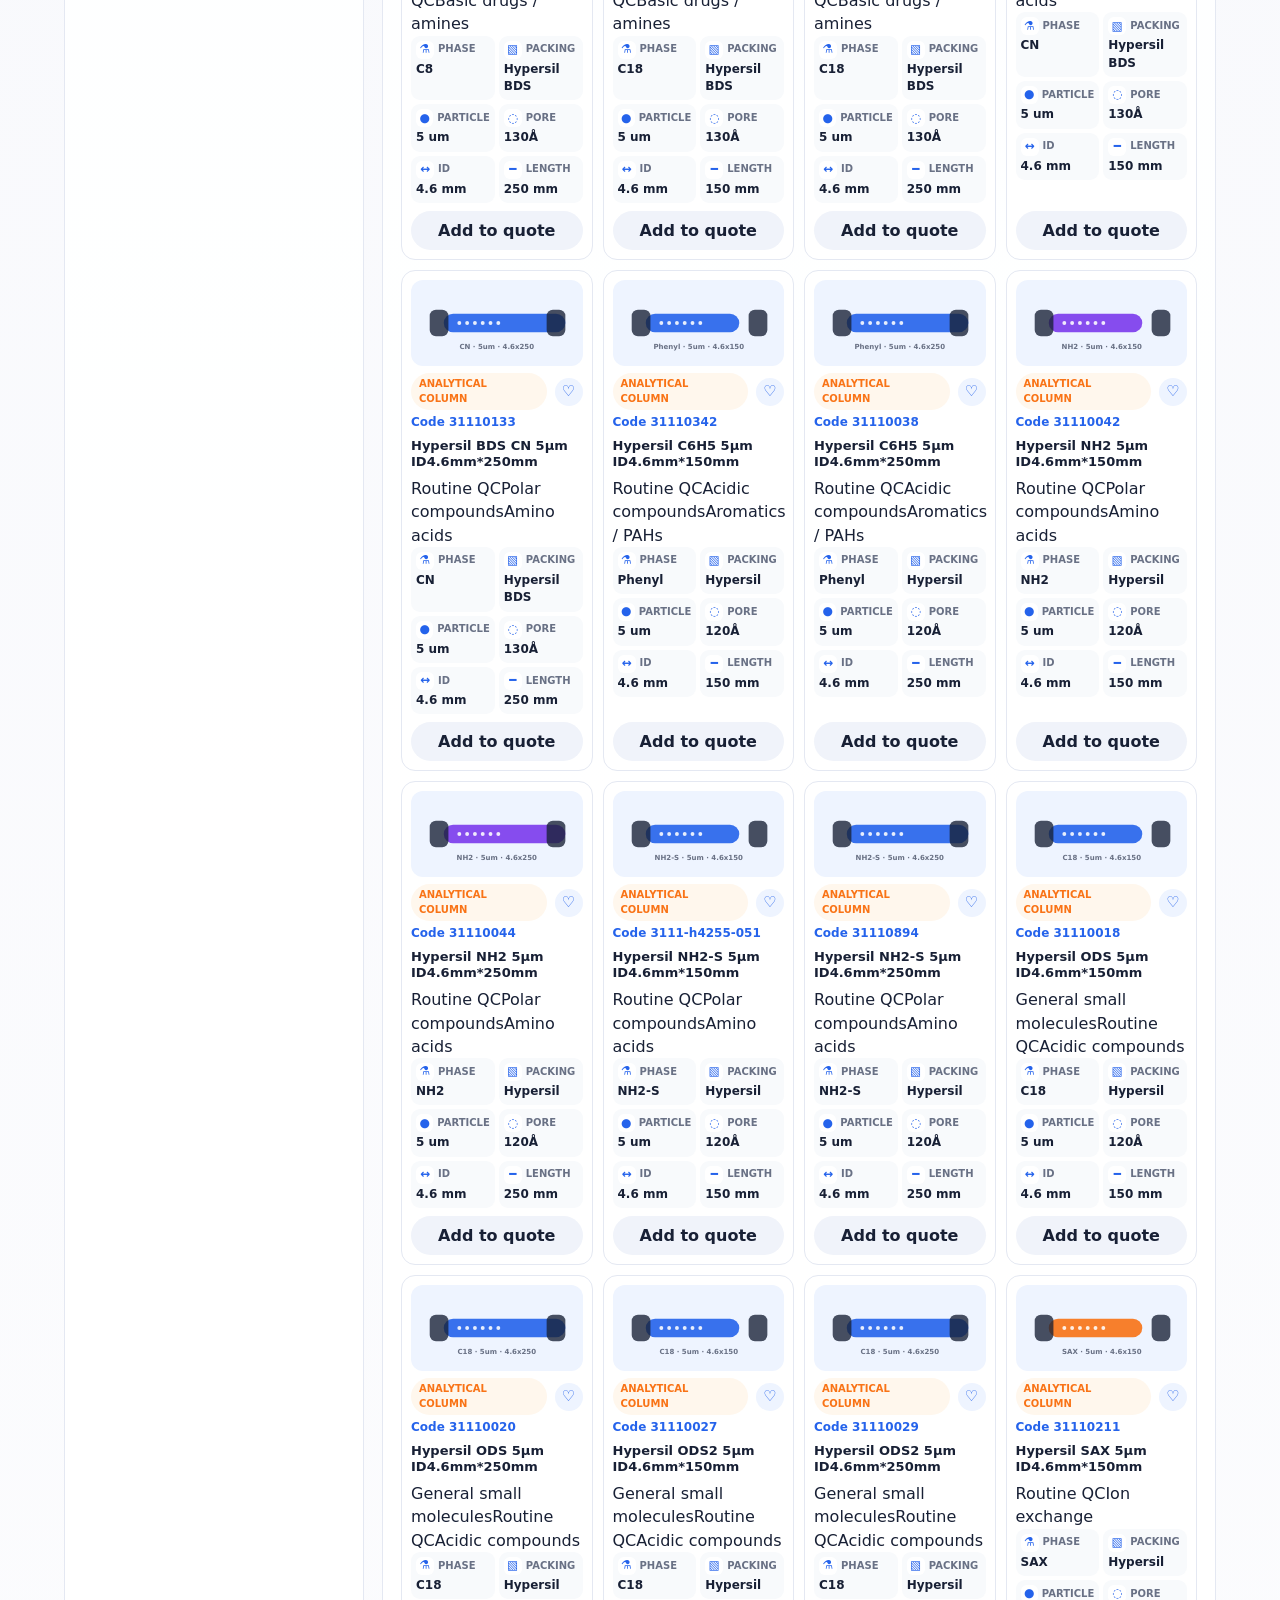
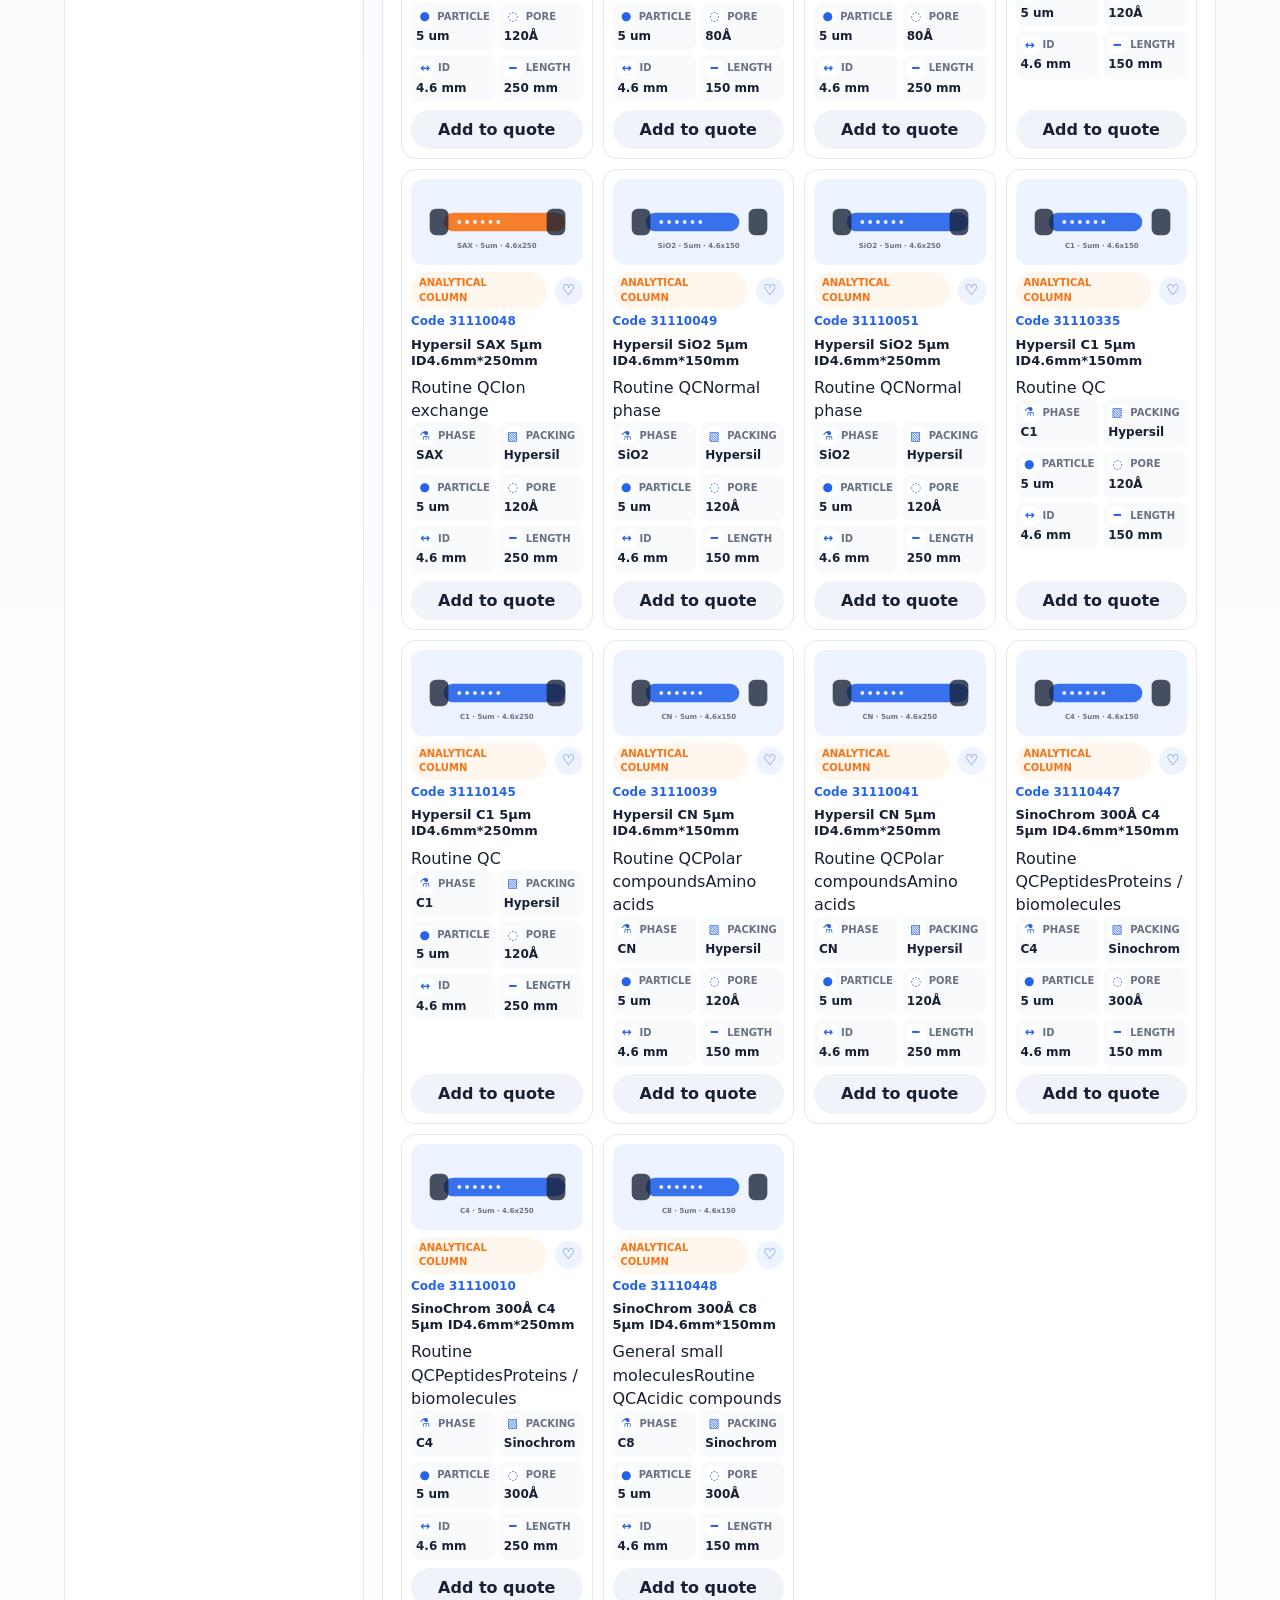
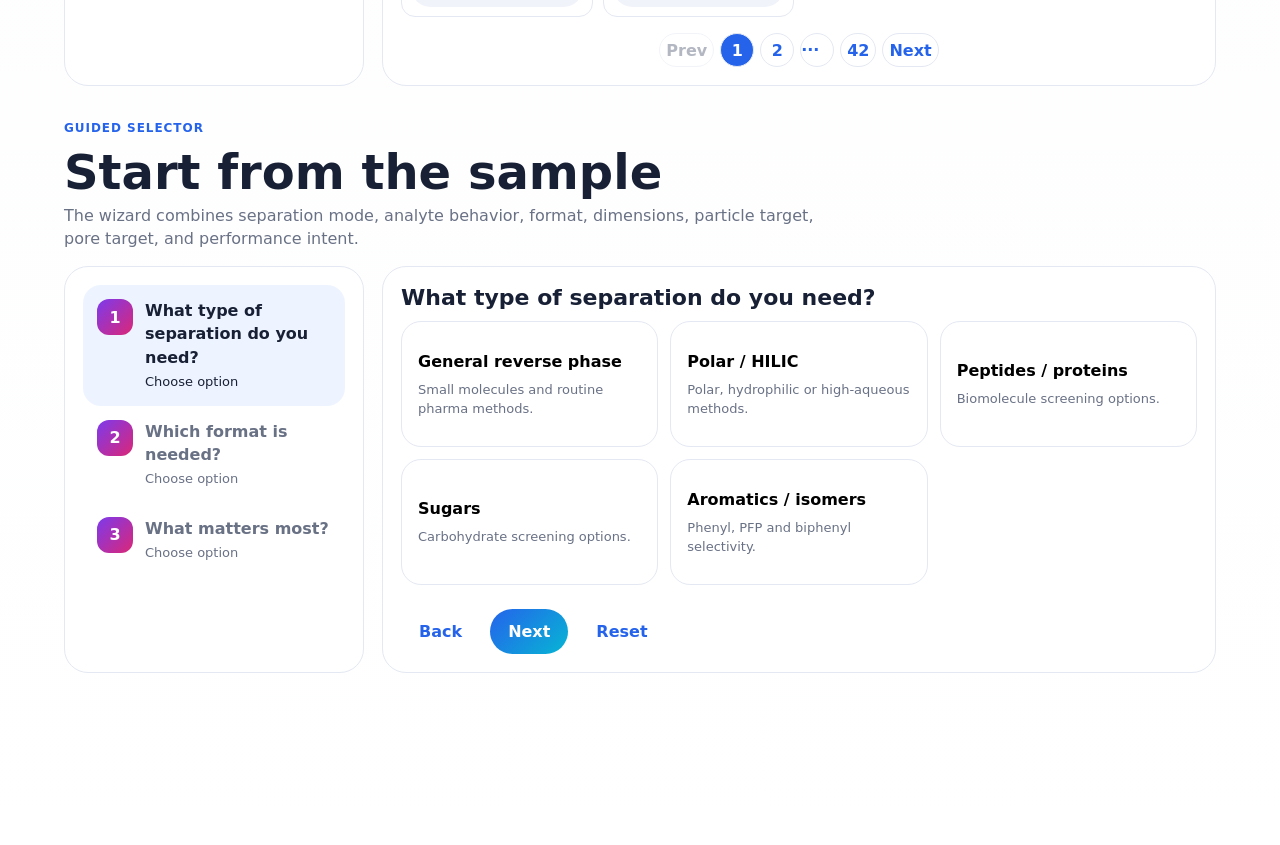
==== commit e89aef0c: "Use application-aware catalog engine" ====
--- a/index.html
+++ b/index.html
@@ -44,7 +44,7 @@
     </main>
 
     <dialog class="quote-modal" id="quoteModal"><form method="dialog" class="quote-modal-card"><div class="modal-header"><div><p class="eyebrow">Quotation request</p><h2>Selected products</h2></div><button class="icon-button" id="closeQuoteModal" value="cancel" type="submit">×</button></div><div id="checkoutList" class="checkout-list"></div><div class="quote-form-grid"><label>Name<input id="customerName" type="text" placeholder="Your name"></label><label>Company<input id="customerCompany" type="text" placeholder="Company name"></label><label>Email<input id="customerEmail" type="email" placeholder="email@example.com"></label><label>Phone / WhatsApp<input id="customerPhone" type="tel" placeholder="+962..."></label><label class="full">Notes<textarea id="customerNotes" rows="4" placeholder="Application, instrument, quantity, urgency, or equivalent column notes"></textarea></label></div><p class="quote-disclaimer">Equivalent recommendations are closest catalog matches and should be validated with your method before routine use.</p><div class="modal-actions"><button class="button ghost" id="copyQuote" type="button">Copy request</button><button class="button ghost" id="whatsappQuote" type="button">Send by WhatsApp</button><button class="button primary" id="submitQuote" type="button">Submit by email</button></div></form></dialog>
-    <script src="app-commercial.js"></script>
     <script src="verified-competitors.js"></script>
+    <script src="app-final.js"></script>
   </body>
 </html>
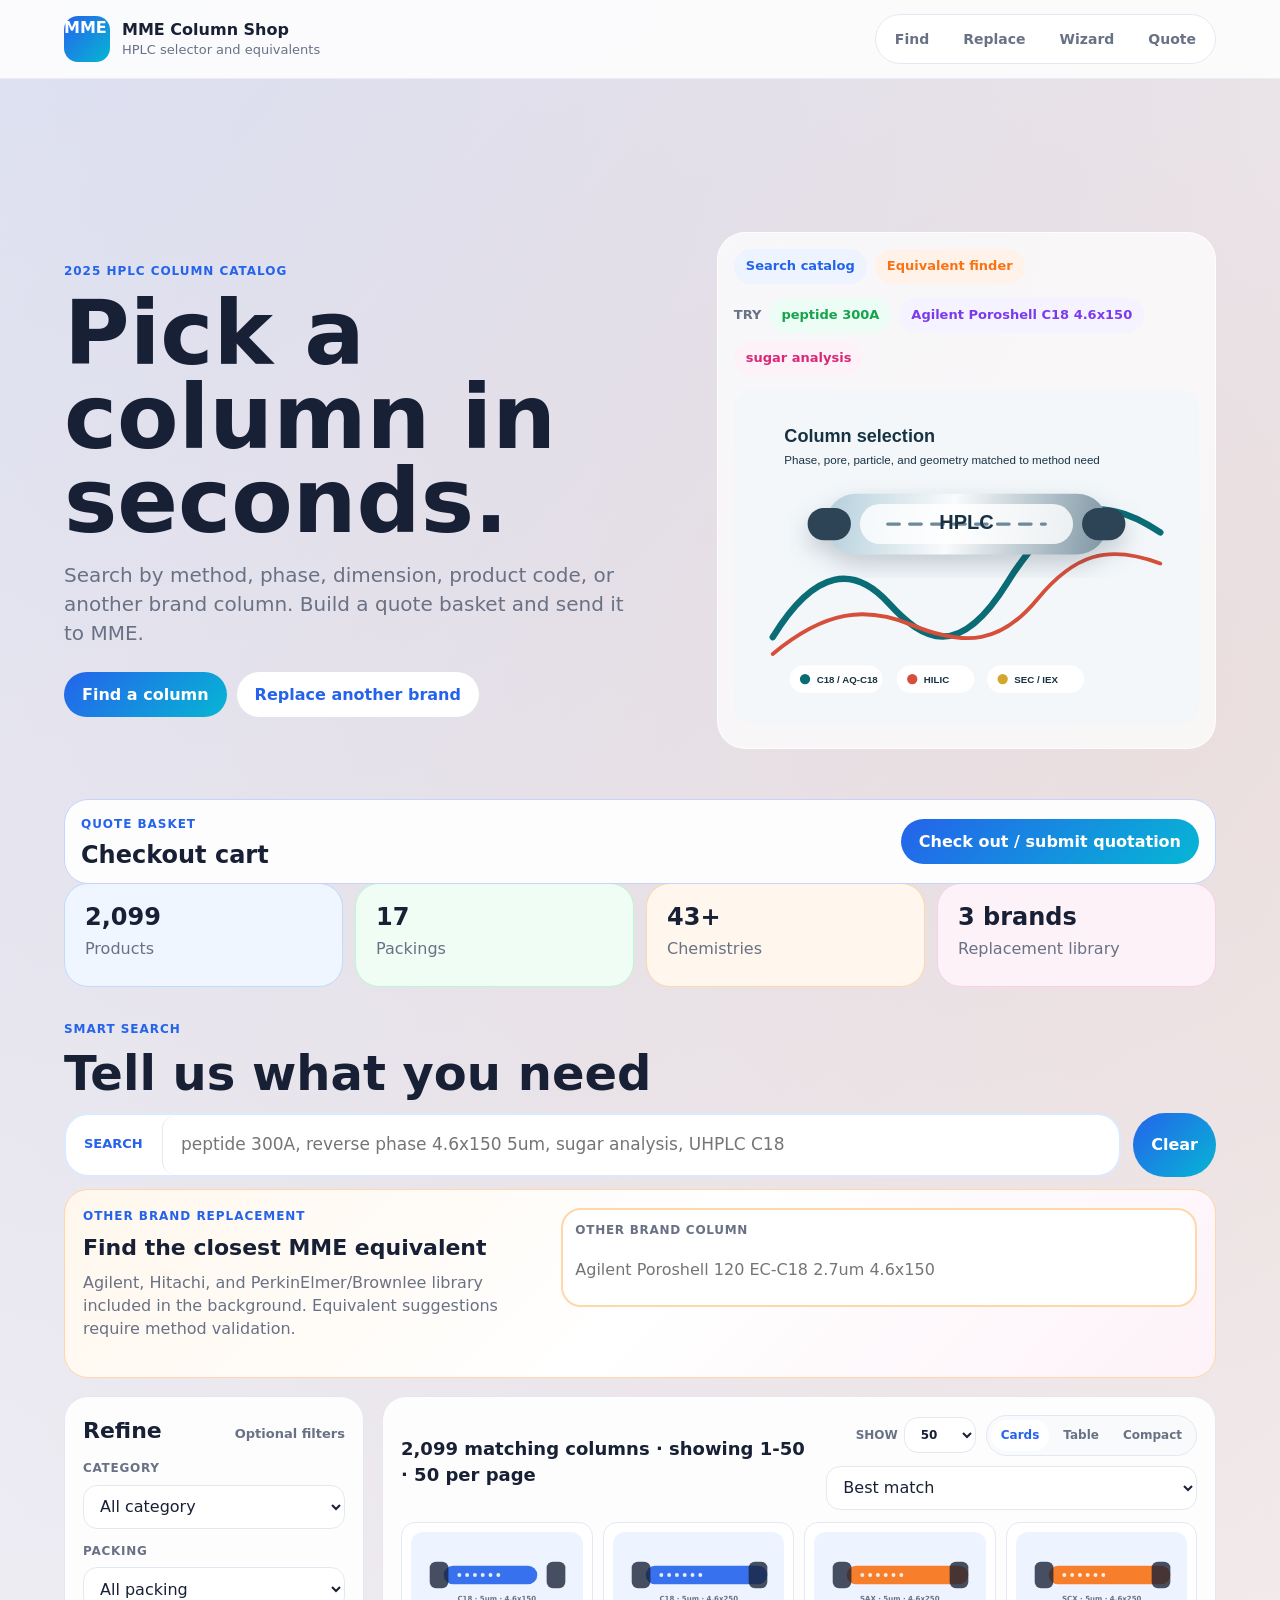
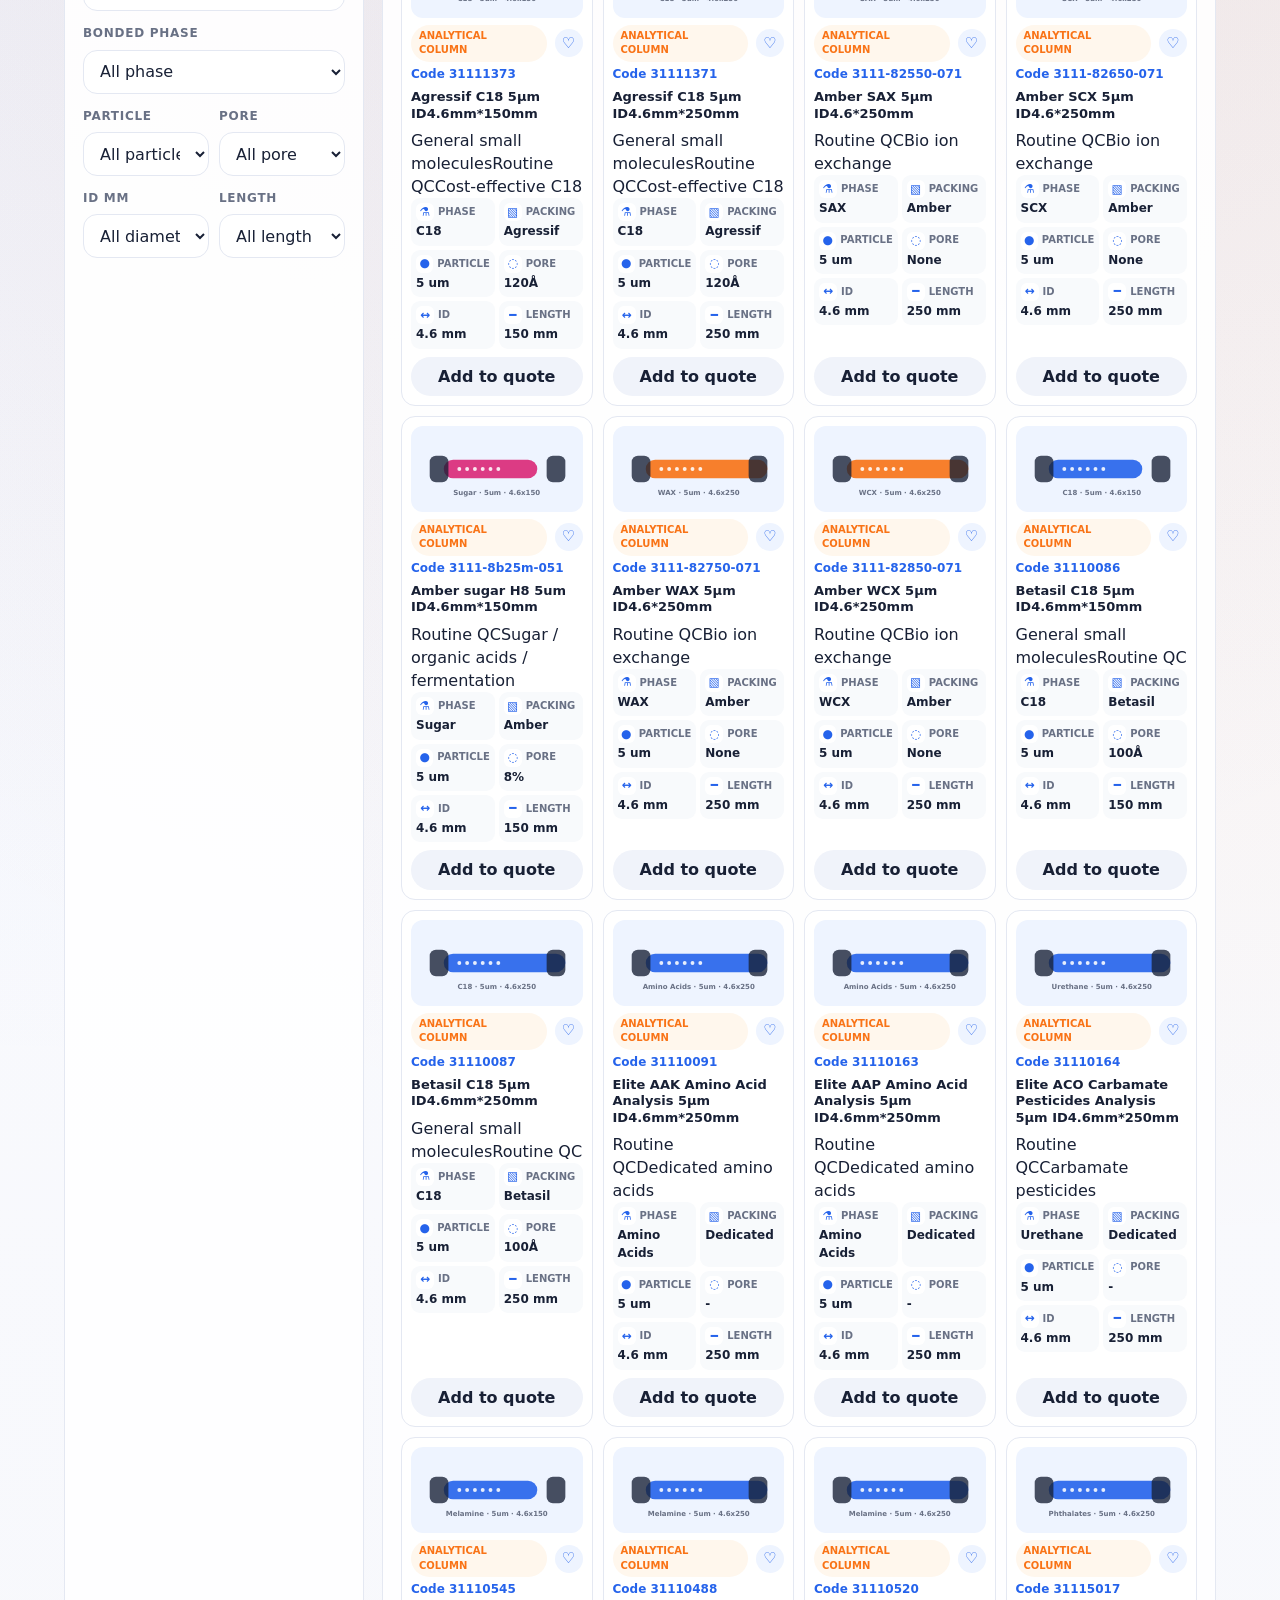
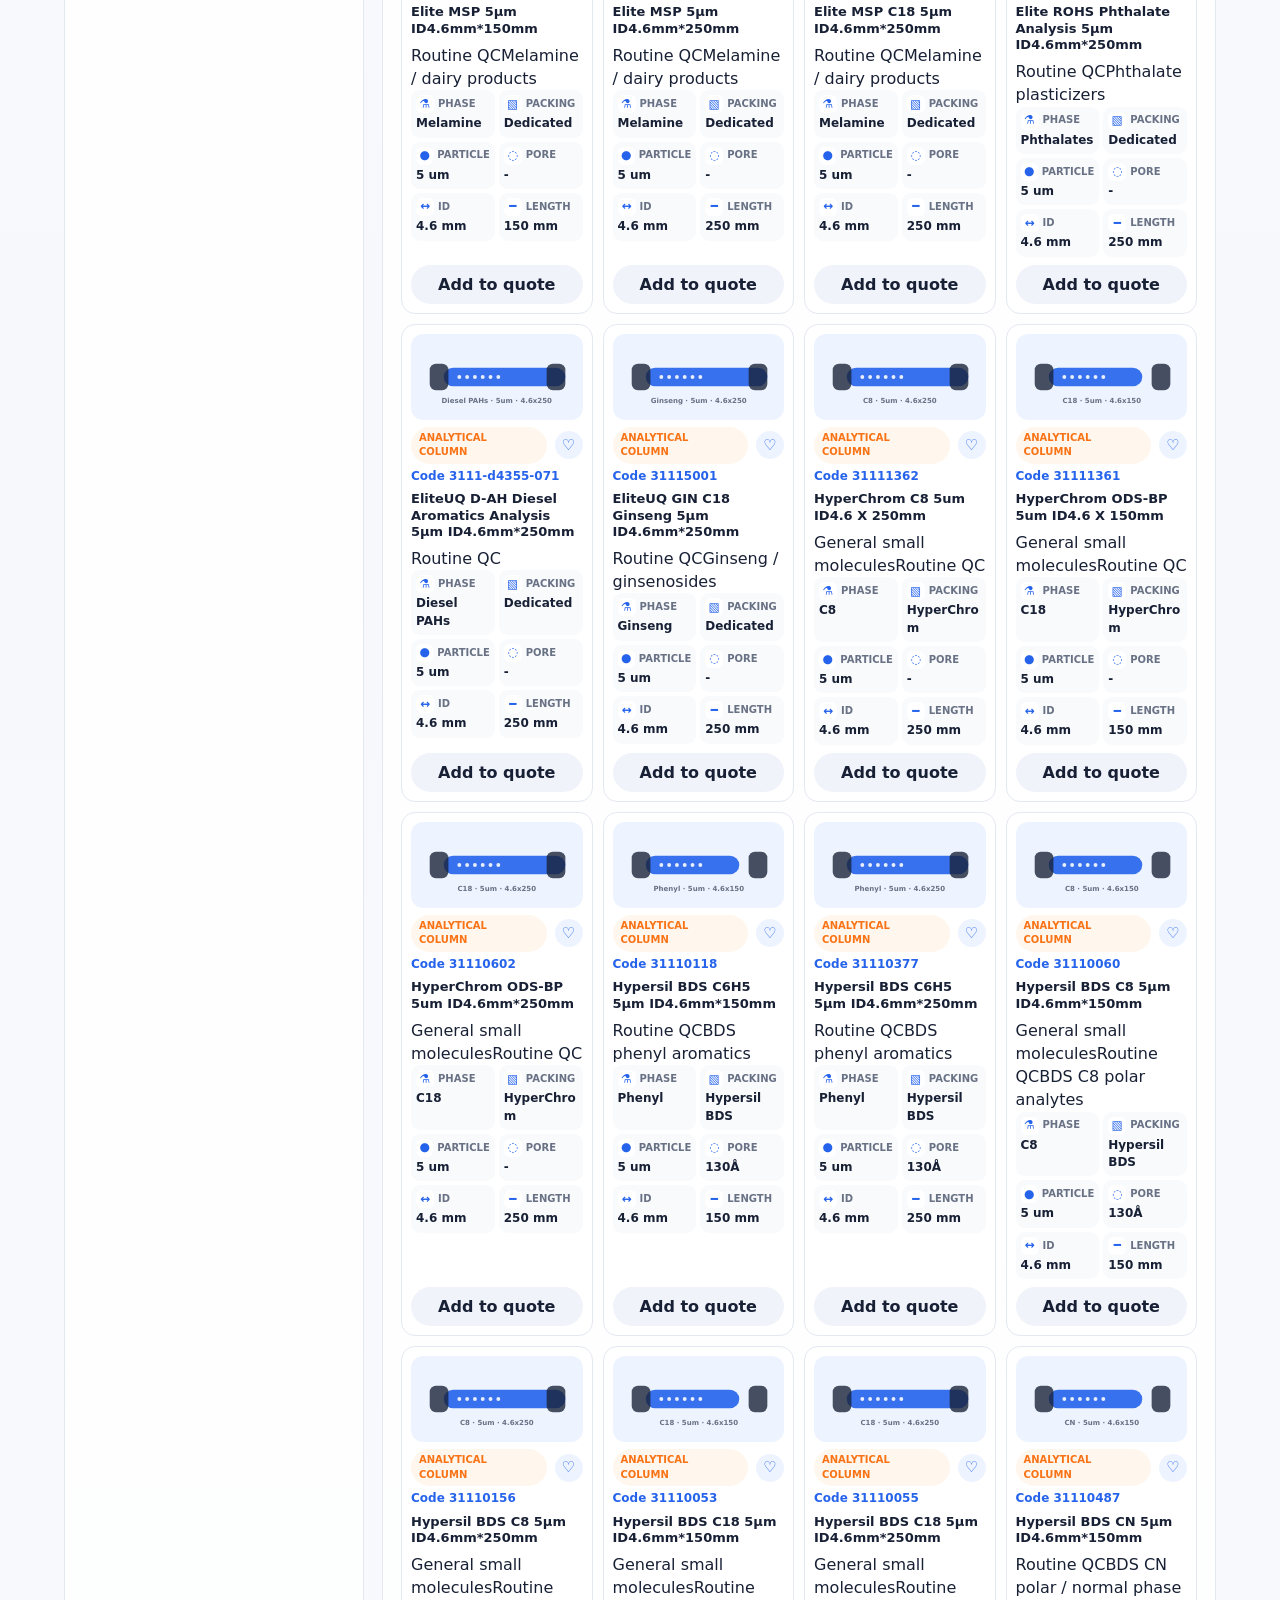
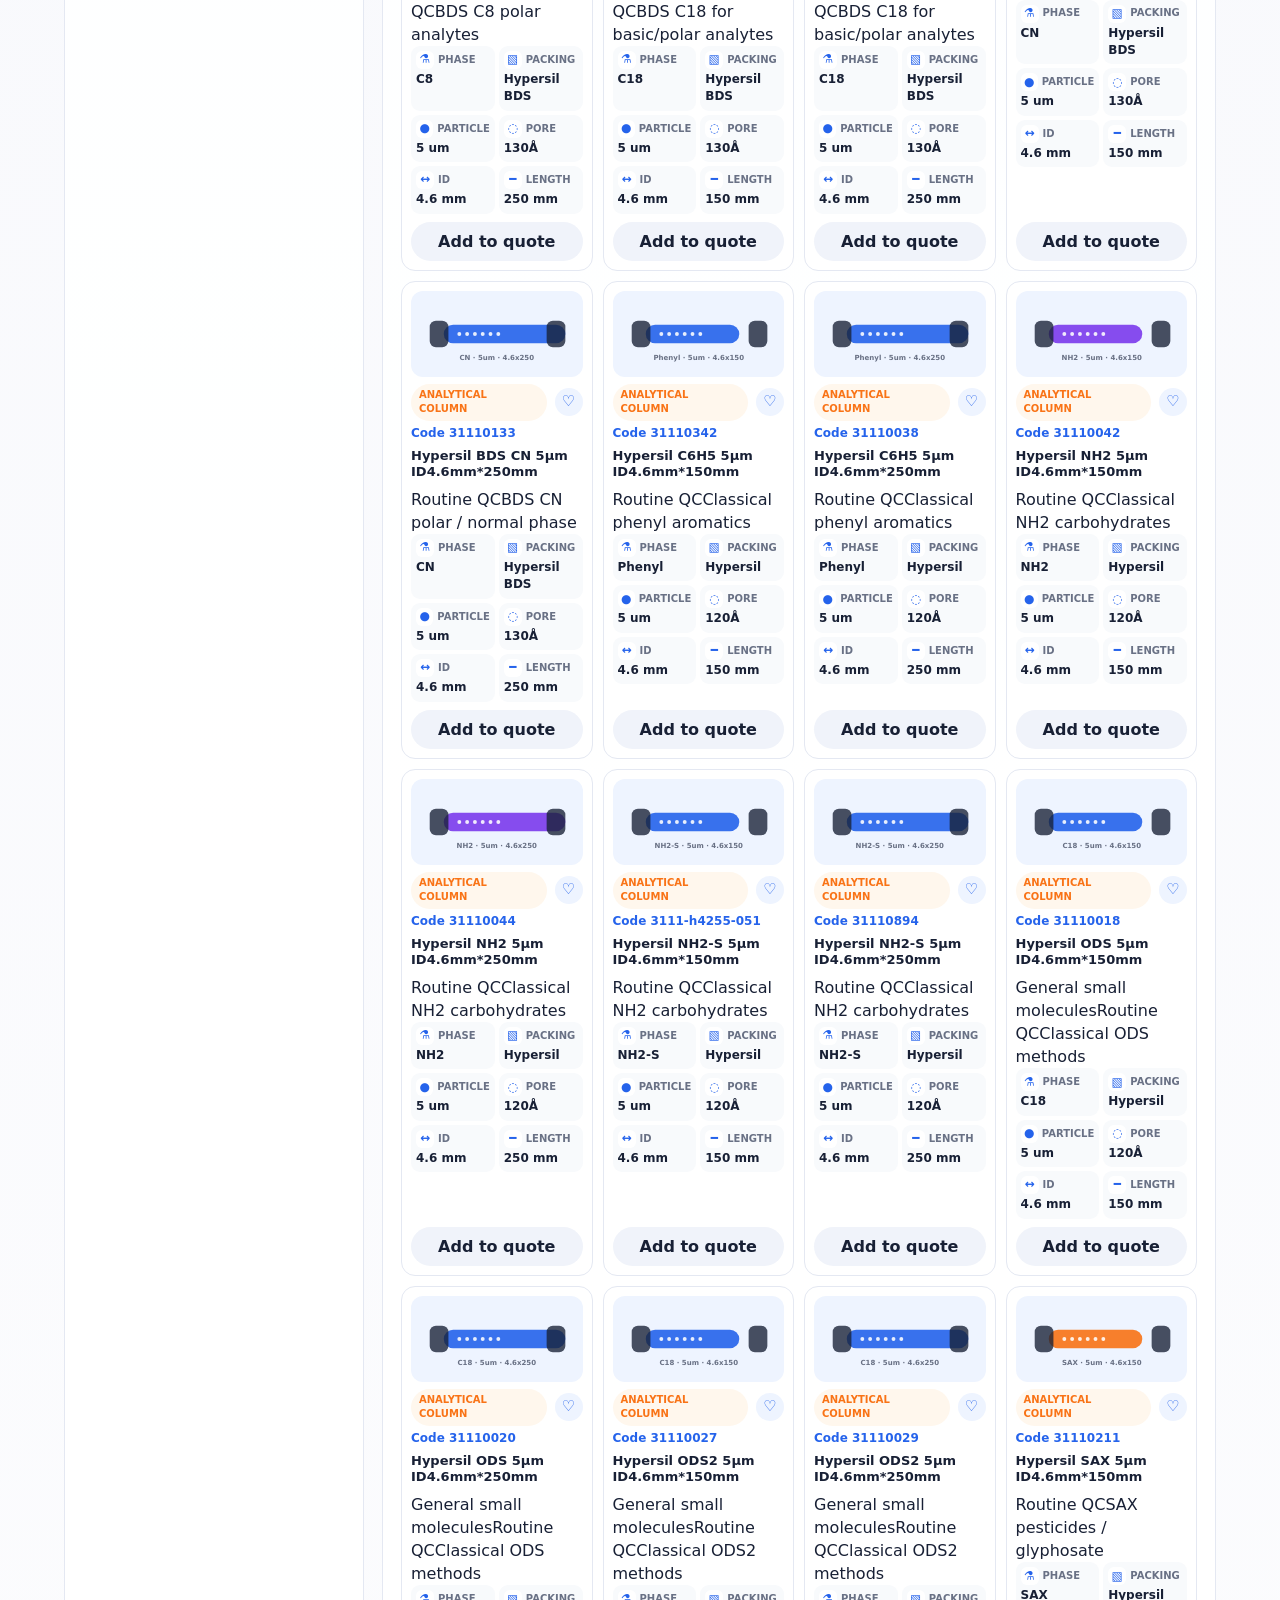
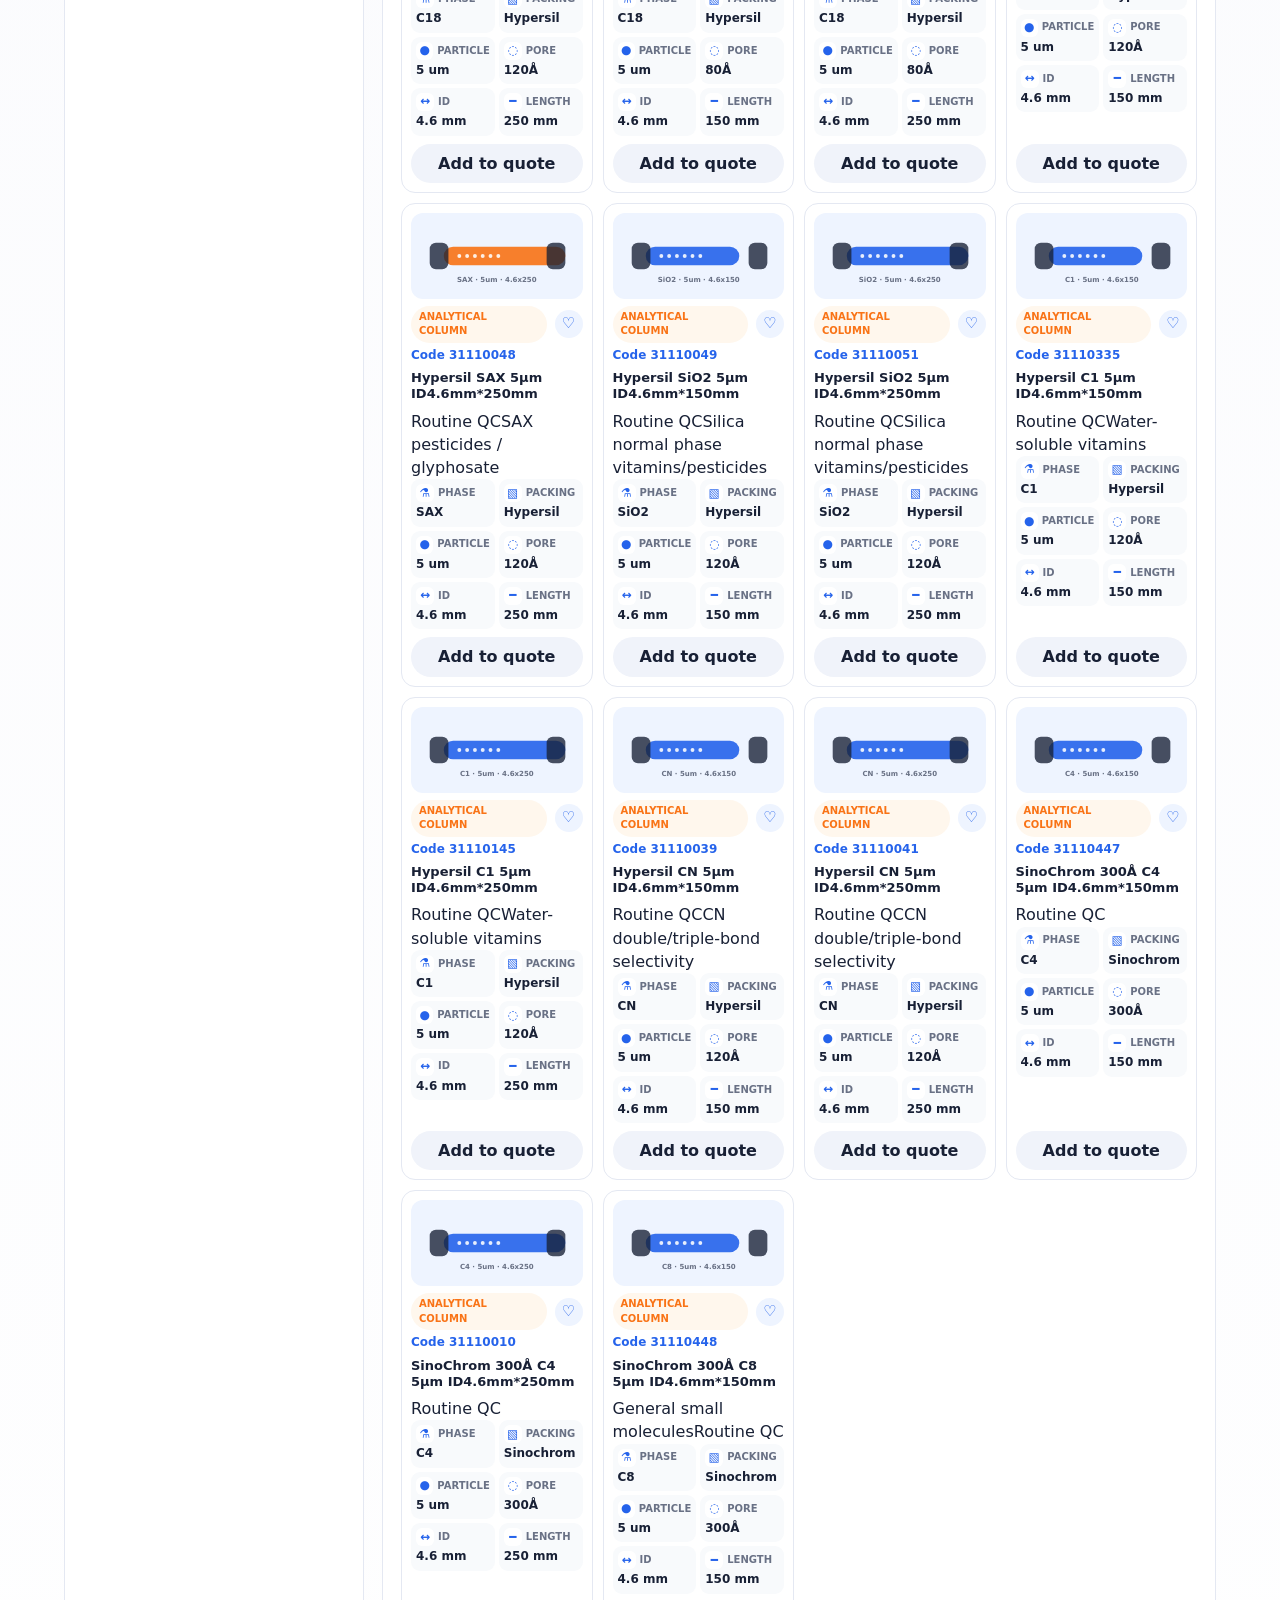
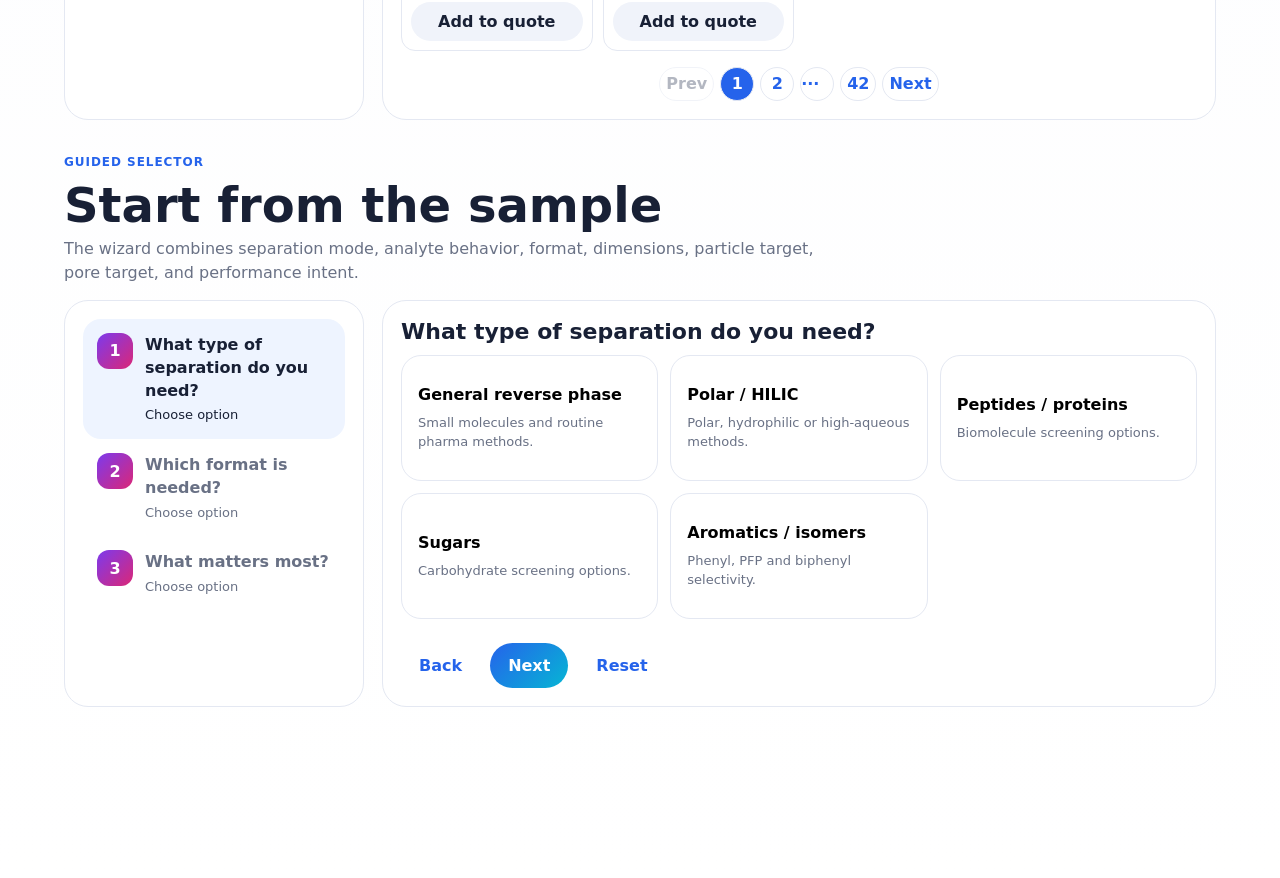
==== commit 55fd6d80: "Load enhanced application rule matcher" ====
--- a/index.html
+++ b/index.html
@@ -46,5 +46,6 @@
     <dialog class="quote-modal" id="quoteModal"><form method="dialog" class="quote-modal-card"><div class="modal-header"><div><p class="eyebrow">Quotation request</p><h2>Selected products</h2></div><button class="icon-button" id="closeQuoteModal" value="cancel" type="submit">×</button></div><div id="checkoutList" class="checkout-list"></div><div class="quote-form-grid"><label>Name<input id="customerName" type="text" placeholder="Your name"></label><label>Company<input id="customerCompany" type="text" placeholder="Company name"></label><label>Email<input id="customerEmail" type="email" placeholder="email@example.com"></label><label>Phone / WhatsApp<input id="customerPhone" type="tel" placeholder="+962..."></label><label class="full">Notes<textarea id="customerNotes" rows="4" placeholder="Application, instrument, quantity, urgency, or equivalent column notes"></textarea></label></div><p class="quote-disclaimer">Equivalent recommendations are closest catalog matches and should be validated with your method before routine use.</p><div class="modal-actions"><button class="button ghost" id="copyQuote" type="button">Copy request</button><button class="button ghost" id="whatsappQuote" type="button">Send by WhatsApp</button><button class="button primary" id="submitQuote" type="button">Submit by email</button></div></form></dialog>
     <script src="verified-competitors.js"></script>
     <script src="app-final.js"></script>
+    <script src="app-enhance-rules.js"></script>
   </body>
 </html>
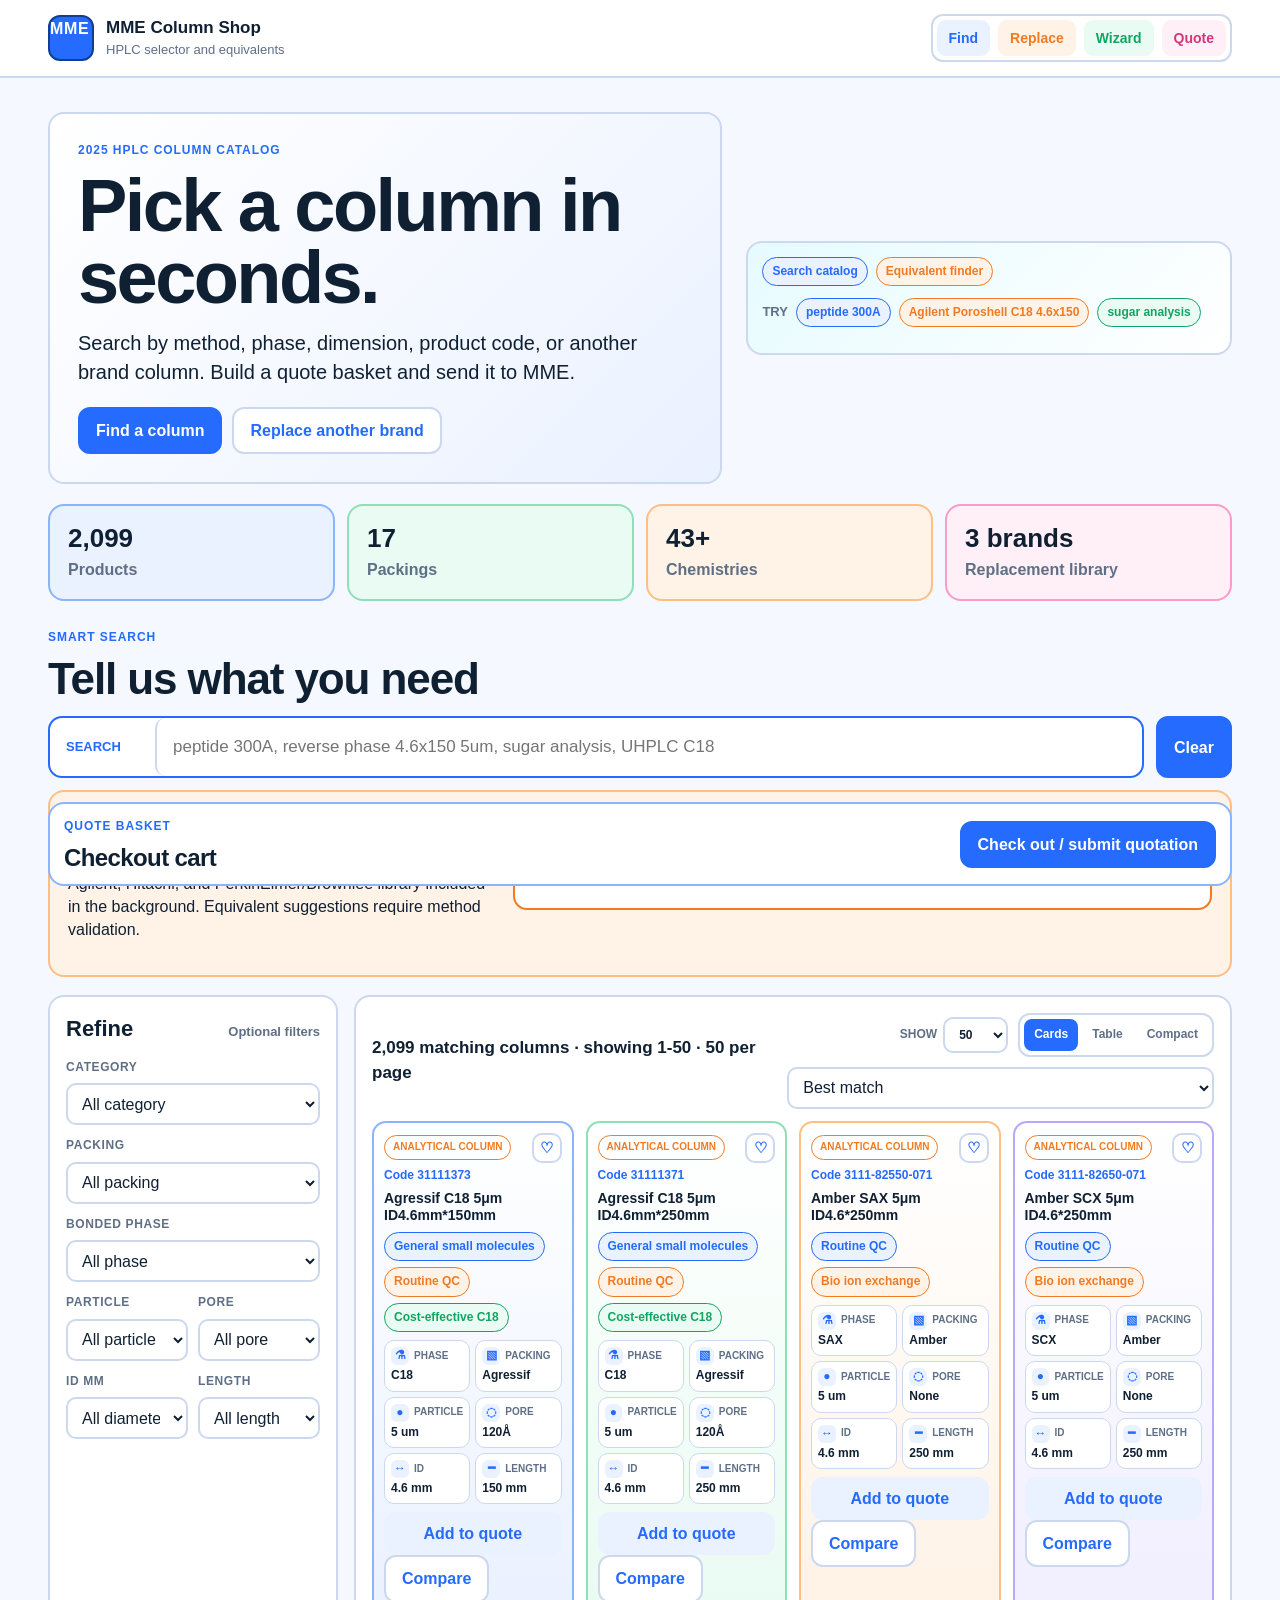
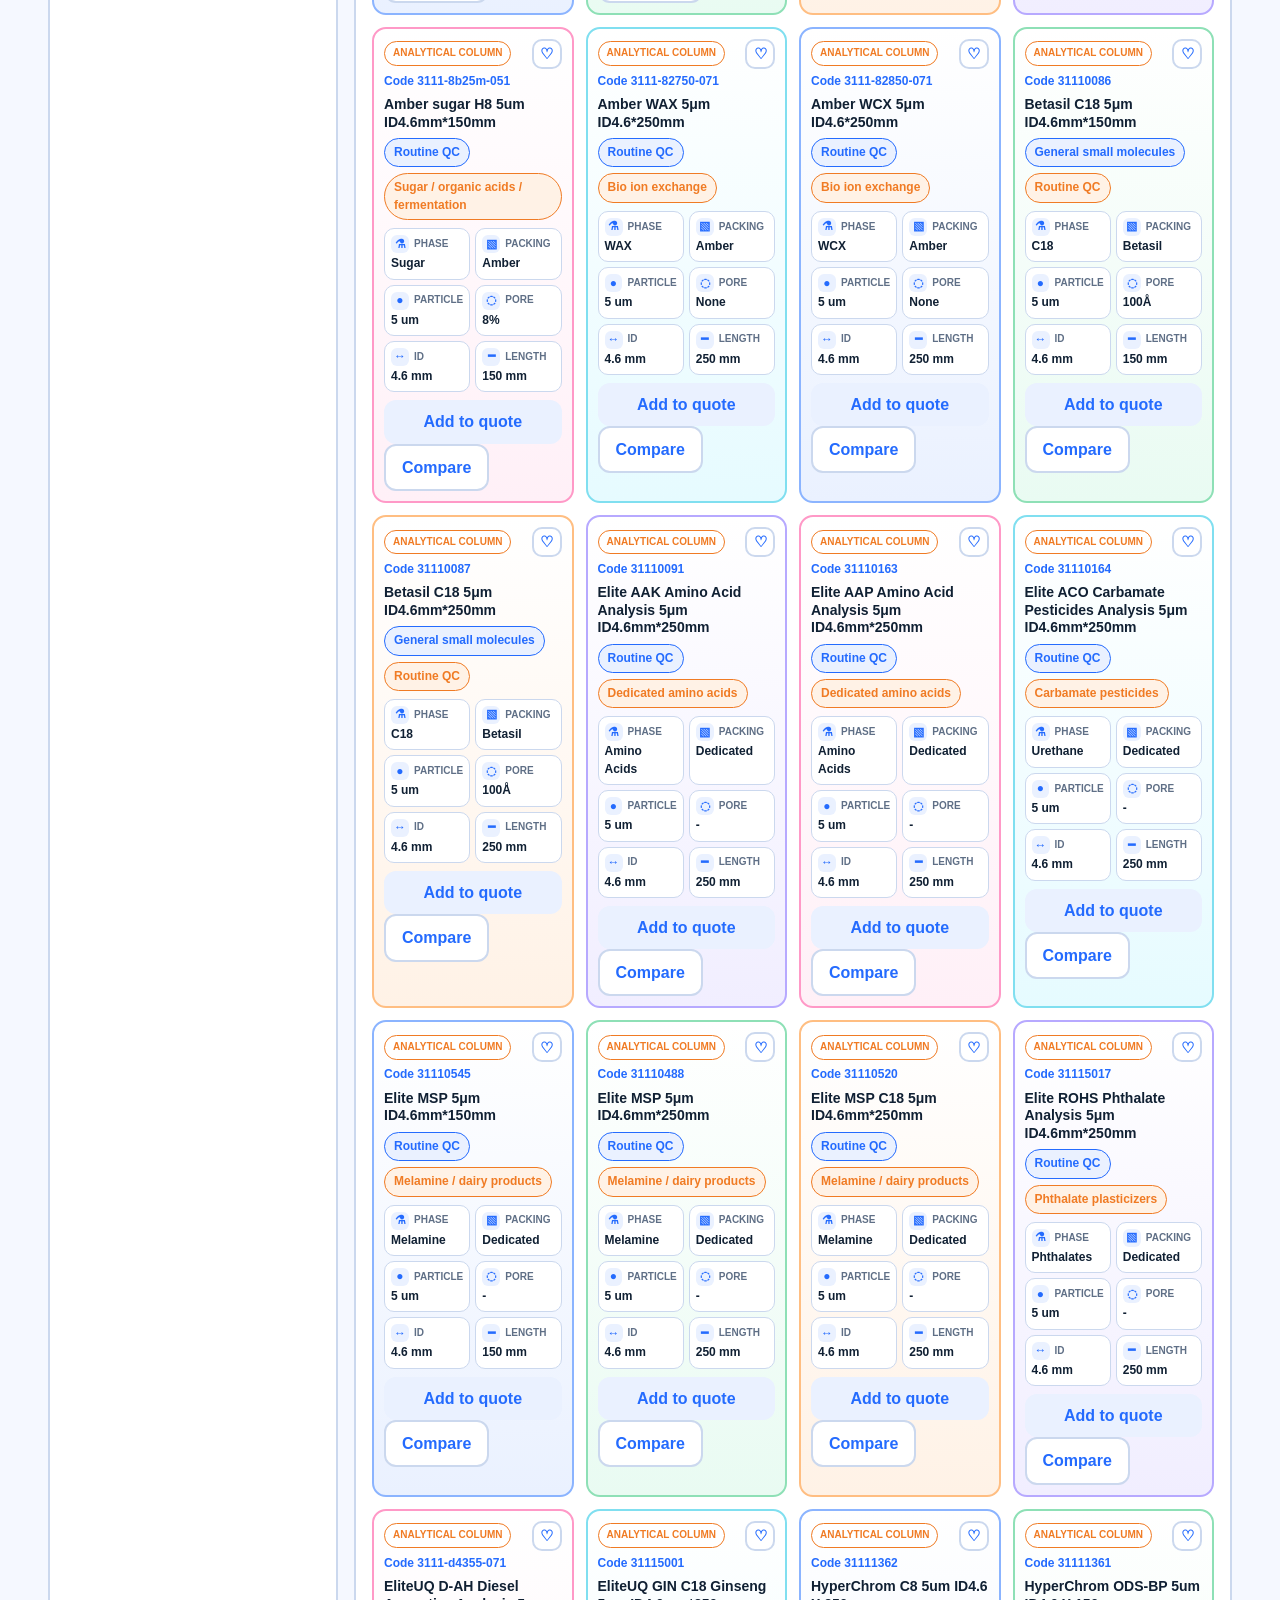
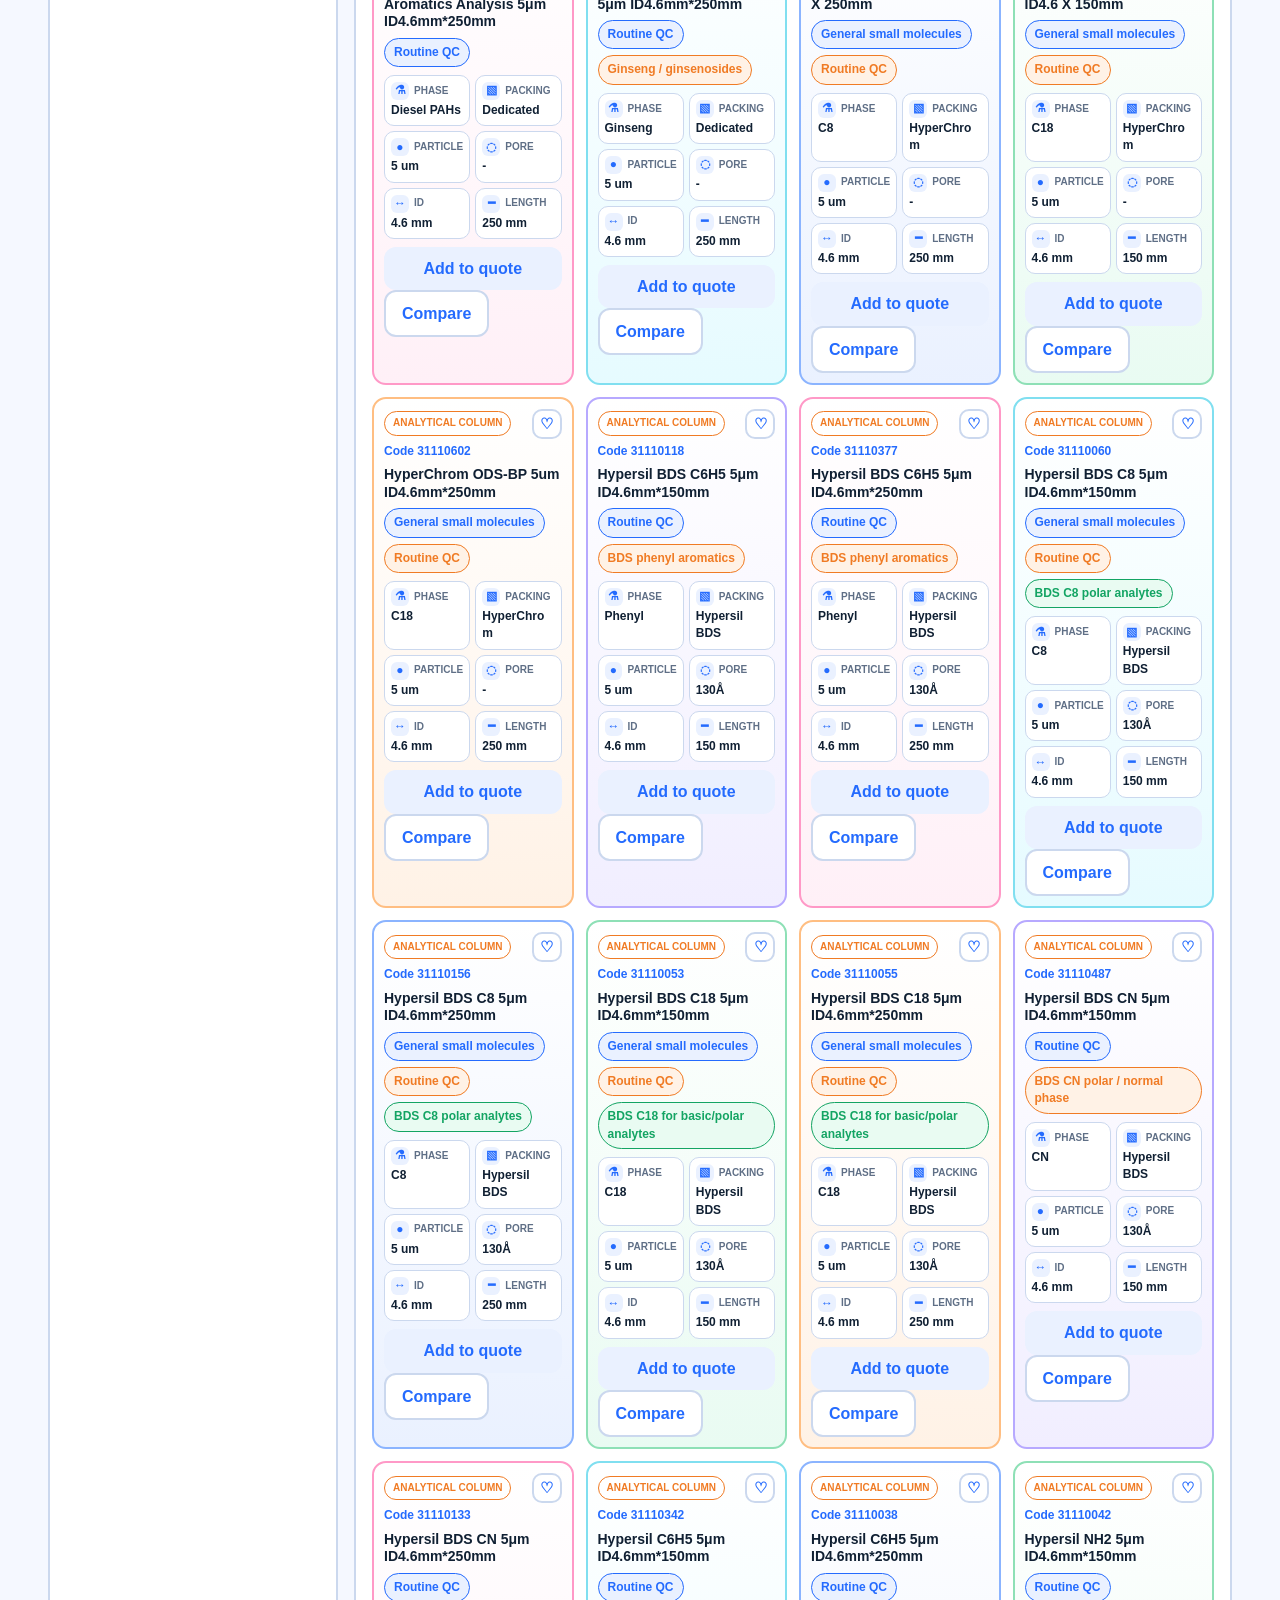
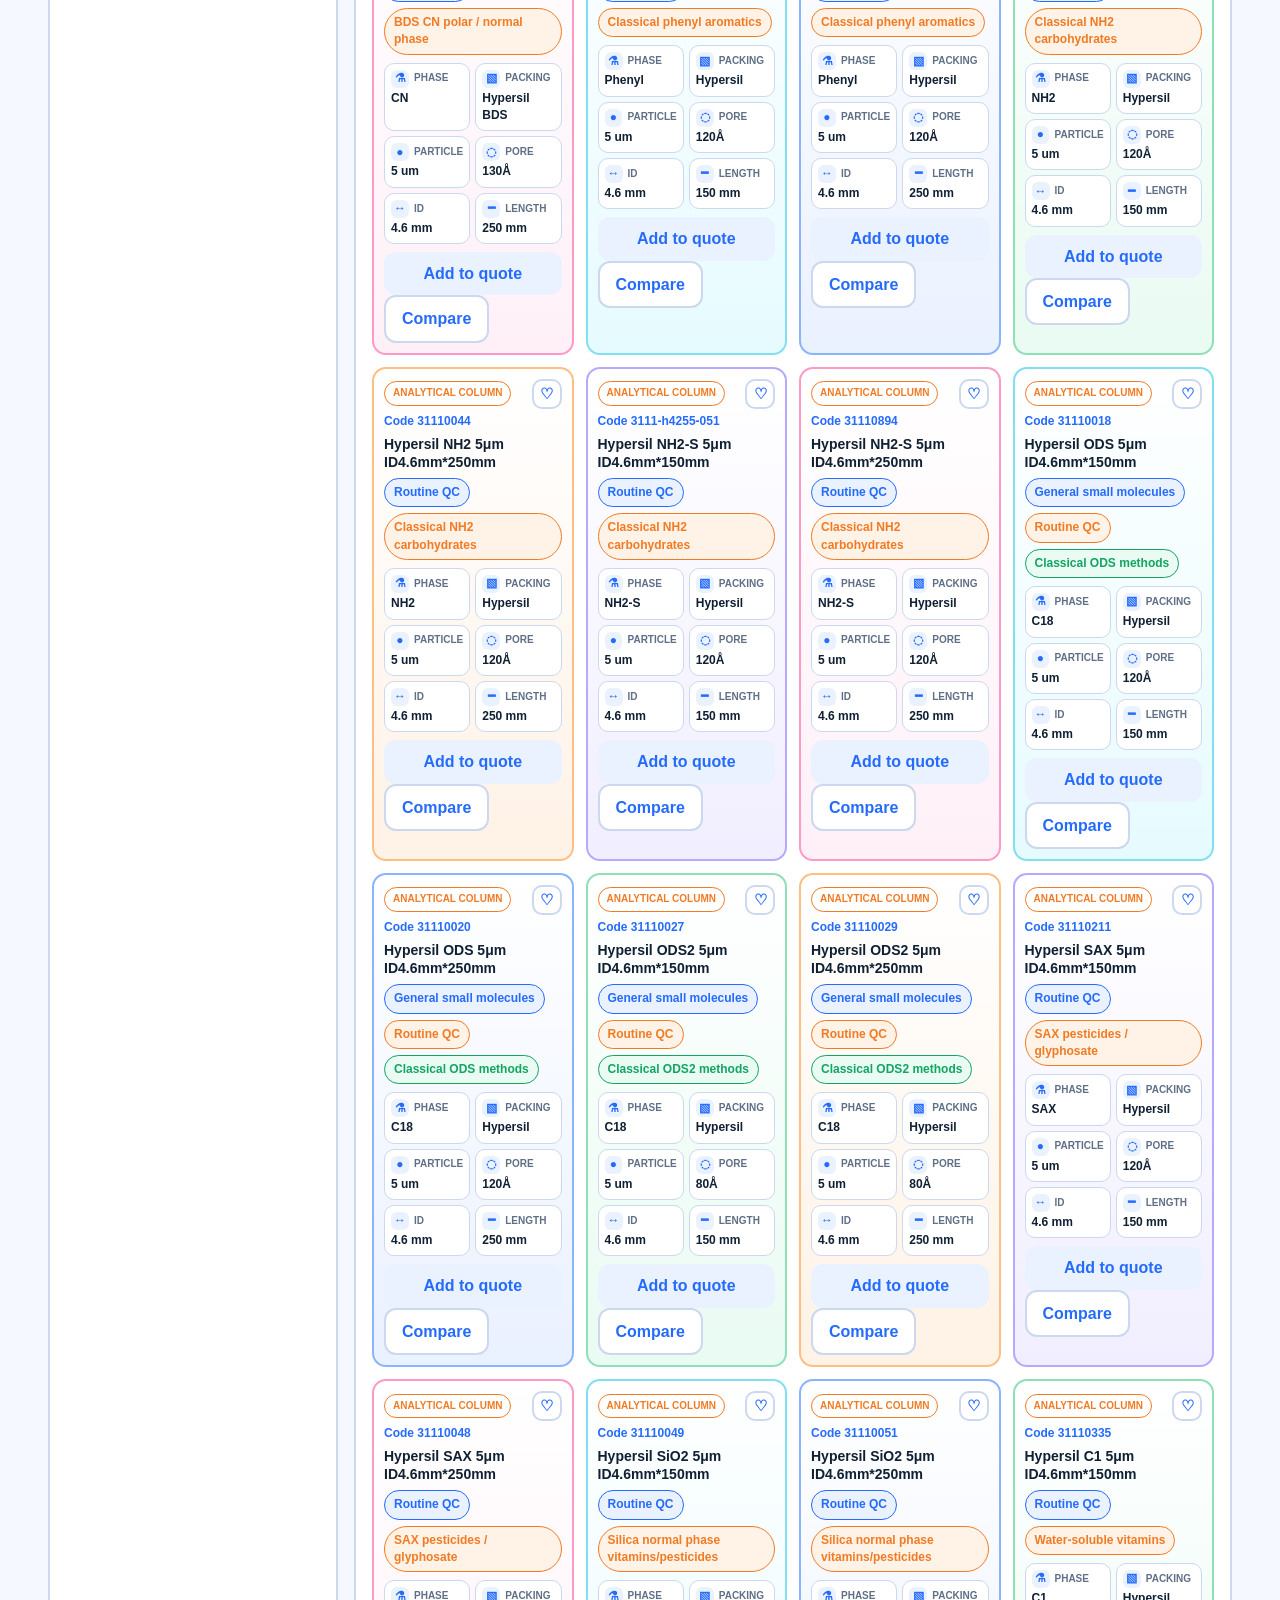
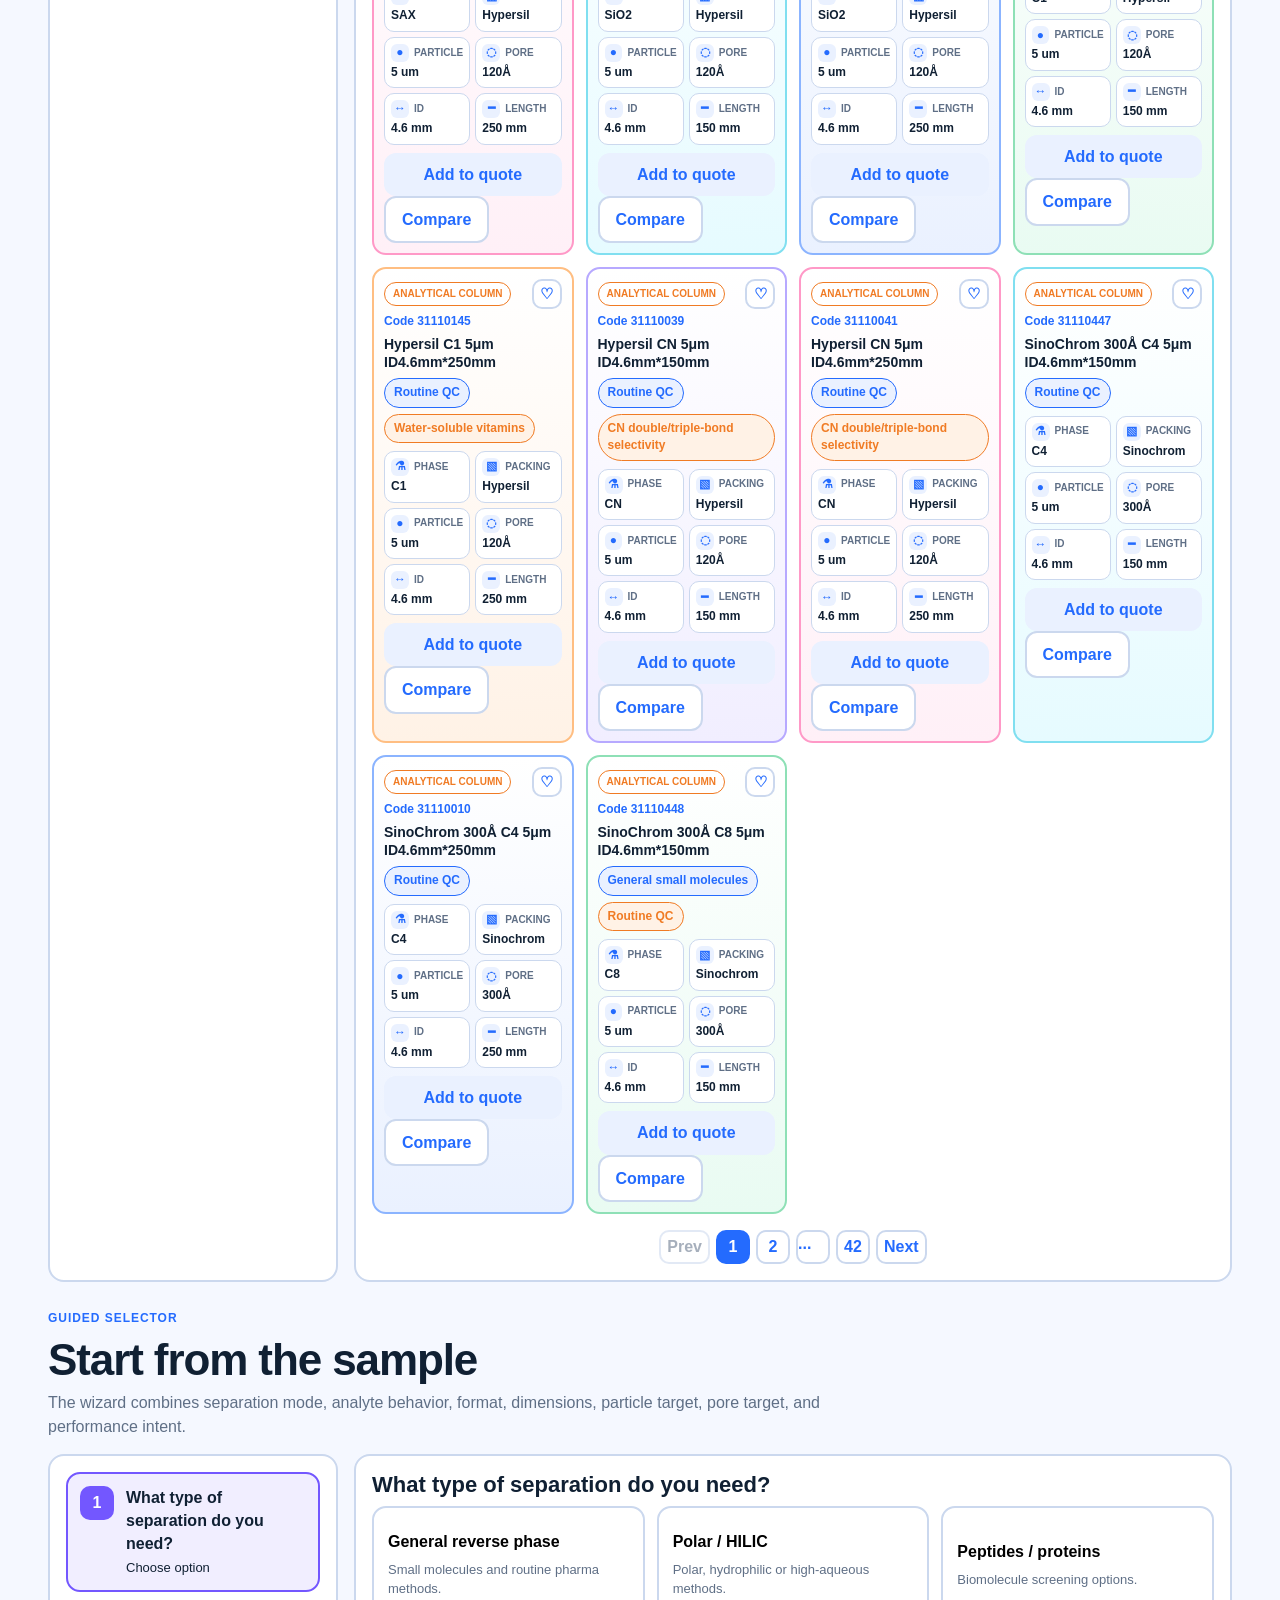
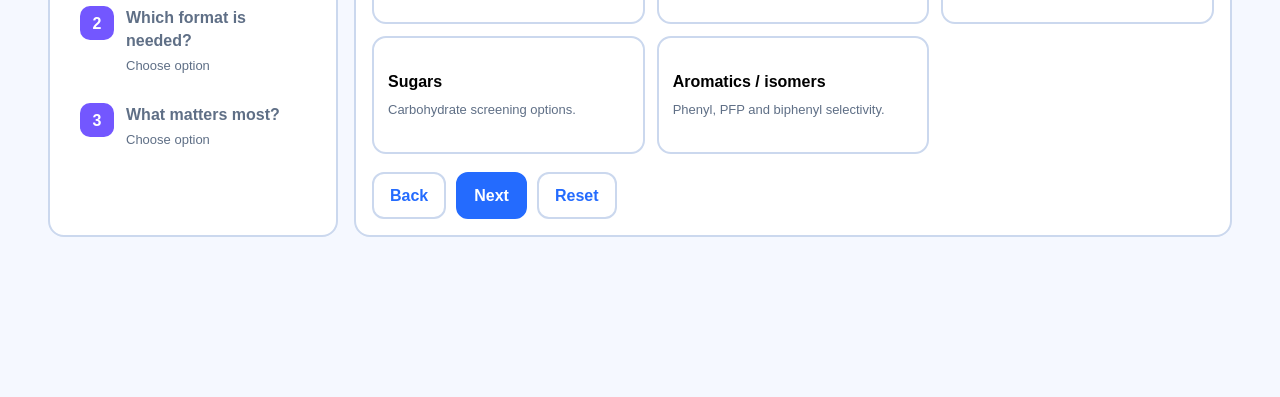
==== commit 52c3461f: "Load product compare feature" ====
--- a/index.html
+++ b/index.html
@@ -23,7 +23,7 @@
     <main>
       <section class="hero">
         <div class="hero-copy"><p class="eyebrow">2025 HPLC column catalog</p><h1>Pick a column in seconds.</h1><p>Search by method, phase, dimension, product code, or another brand column. Build a quote basket and send it to MME.</p><div class="hero-actions"><a class="button primary" href="#catalog">Find a column</a><a class="button ghost" href="#replacement">Replace another brand</a></div></div>
-        <div class="hero-console"><div class="console-tabs"><a href="#catalog">Search catalog</a><a href="#replacement">Equivalent finder</a></div><div class="hero-search-preview"><span>Try</span><strong>peptide 300A</strong><strong>Agilent Poroshell C18 4.6x150</strong><strong>sugar analysis</strong></div><img src="assets/column-visual.svg" alt="Illustration of an HPLC column"></div>
+        <div class="hero-console"><div class="console-tabs"><a href="#catalog">Search catalog</a><a href="#replacement">Equivalent finder</a></div><div class="hero-search-preview"><span>Try</span><strong>peptide 300A</strong><strong>Agilent Poroshell C18 4.6x150</strong><strong>sugar analysis</strong></div></div>
       </section>
       <section class="stats" aria-label="Catalog summary"><div><strong id="statProducts">0</strong><span>Products</span></div><div><strong id="statPackings">0</strong><span>Packings</span></div><div><strong id="statPhases">0+</strong><span>Chemistries</span></div><div><strong>3 brands</strong><span>Replacement library</span></div></section>
 
@@ -47,5 +47,7 @@
     <script src="verified-competitors.js"></script>
     <script src="app-final.js"></script>
     <script src="app-enhance-rules.js"></script>
+    <script src="app-match-quality.js"></script>
+    <script src="app-compare.js"></script>
   </body>
 </html>
--- a/styles.css
+++ b/styles.css
@@ -1,168 +1,198 @@
-:root {
-  --ink: #182035;
-  --muted: #697185;
-  --paper: #ffffff;
-  --wash: #f7f8fc;
-  --line: #e4e8f2;
-  --blue: #2563eb;
-  --blue-dark: #1d4ed8;
-  --cyan: #06b6d4;
-  --green: #16a34a;
-  --orange: #f97316;
-  --pink: #db2777;
-  --violet: #7c3aed;
-  --yellow: #facc15;
-  --shadow: none;
+:root{
+  --ink:#102033;
+  --muted:#5f6f86;
+  --paper:#ffffff;
+  --wash:#f5f8ff;
+  --line:#cbd8ee;
+  --blue:#246bfe;
+  --blue-soft:#eaf1ff;
+  --cyan:#00a7c8;
+  --cyan-soft:#e6fbff;
+  --green:#13a463;
+  --green-soft:#e9fbf2;
+  --orange:#f07b24;
+  --orange-soft:#fff2e6;
+  --pink:#d8337d;
+  --pink-soft:#fff0f7;
+  --violet:#7357ff;
+  --violet-soft:#f1eeff;
+  --yellow:#f5be22;
+  --yellow-soft:#fff8df;
+  --red:#d33f49;
+  --red-soft:#fff0f1;
+  --radius:16px;
 }
-* { box-sizing: border-box; }
-html { scroll-behavior: smooth; }
-body { margin: 0; background: radial-gradient(circle at 10% 0%, rgba(37,99,235,.14), transparent 30%), radial-gradient(circle at 92% 8%, rgba(249,115,22,.14), transparent 26%), linear-gradient(180deg,#fbfcff 0%,var(--wash) 42%,#fff 100%); color: var(--ink); font-family: Inter, ui-sans-serif, system-ui, -apple-system, BlinkMacSystemFont, "Segoe UI", sans-serif; line-height: 1.45; }
-a { color: inherit; text-decoration: none; }
-button,input,select,textarea { font: inherit; }
-.site-header { position: sticky; top: 0; z-index: 20; display: flex; align-items: center; justify-content: space-between; gap: 18px; padding: 14px clamp(18px, 5vw, 64px); border-bottom: 1px solid rgba(228,232,242,.72); background: rgba(255,255,255,.86); backdrop-filter: blur(18px); }
-.brand { display: flex; align-items: center; gap: 12px; }
-.brand-mark { display: grid; width: 46px; height: 46px; place-items: center; border-radius: 14px; background: linear-gradient(135deg,var(--blue),var(--cyan)); color: white; font-weight: 900; }
-.brand strong,.brand span { display: block; }
-.brand div span { color: var(--muted); font-size: 13px; }
-nav { display: flex; gap: 8px; padding: 6px; border: 1px solid var(--line); border-radius: 999px; background: white; }
-nav a { border-radius: 999px; padding: 8px 13px; color: var(--muted); font-size: 14px; font-weight: 800; }
-nav a:hover { background:#eef4ff; color:var(--blue); }
-main { padding-bottom: 52px; }
-.hero,.stats,.wizard-section,.catalog-section,.quote-drawer { margin-right: clamp(18px,5vw,64px); margin-left: clamp(18px,5vw,64px); }
-.hero { display:grid; grid-template-columns:minmax(0,.92fr) minmax(360px,.78fr); gap:clamp(28px,5vw,66px); align-items:center; min-height:calc(100vh - 96px); padding:48px 0 30px; }
-.hero-copy { max-width:760px; }
-.eyebrow { margin:0 0 10px; color:var(--blue); font-size:12px; font-weight:900; letter-spacing:.08em; text-transform:uppercase; }
-h1,h2,h3,h4,p { margin-top:0; }
-h1 { max-width:760px; margin-bottom:18px; font-size:clamp(48px,7vw,92px); line-height:.94; }
-h2 { margin-bottom:8px; font-size:clamp(30px,4vw,48px); line-height:1; }
-h3 { margin-bottom:10px; font-size:22px; line-height:1.18; }
-.hero-copy p:not(.eyebrow) { max-width:560px; color:var(--muted); font-size:20px; }
-.hero-actions,.wizard-actions { display:flex; flex-wrap:wrap; gap:10px; margin-top:24px; }
-.button { min-height:44px; border:0; border-radius:999px; padding:11px 18px; background:#f0f3fa; color:var(--ink); cursor:pointer; font-weight:900; transition:transform .18s ease, background .18s ease; }
-.button:hover { transform: translateY(-1px); }
-.button.primary { background:linear-gradient(135deg,var(--blue),var(--cyan)); color:white; }
-.button.primary:hover { background:linear-gradient(135deg,var(--blue-dark),#0891b2); }
-.button.ghost { background:white; color:var(--blue); }
-.hero-console { overflow:hidden; border:1px solid rgba(255,255,255,.85); border-radius:28px; padding:16px; background:rgba(255,255,255,.72); }
-.console-tabs,.hero-search-preview { display:flex; flex-wrap:wrap; gap:8px; margin-bottom:14px; align-items:center; }
-.console-tabs a,.hero-search-preview strong { border-radius:999px; padding:8px 12px; background:#eef4ff; color:var(--blue); font-size:13px; font-weight:900; }
-.console-tabs a:last-child { background:#fff3e9; color:var(--orange); }
-.hero-search-preview span { color:var(--muted); font-size:13px; font-weight:900; text-transform:uppercase; }
-.hero-search-preview strong:nth-child(2) { background:#ecfdf5; color:var(--green); }
-.hero-search-preview strong:nth-child(3) { background:#f5f3ff; color:var(--violet); }
-.hero-search-preview strong:nth-child(4) { background:#fdf2f8; color:var(--pink); }
-.hero-console img { width:100%; height:auto; border-radius:22px; background:#eef4ff; }
-.stats { display:grid; grid-template-columns:repeat(4,minmax(0,1fr)); gap:12px; margin-bottom:34px; }
-.stats div,.wizard-panel,.wizard-card,.filters,.results-area,.quote-drawer,.replacement-finder,.expert-panel { border:1px solid var(--line); border-radius:24px; background:rgba(255,255,255,.92); }
-.stats div { min-height:104px; padding:20px; }
-.stats div:nth-child(1){border-color:#bfdbfe;background:#eff6ff}.stats div:nth-child(2){border-color:#bbf7d0;background:#f0fdf4}.stats div:nth-child(3){border-color:#fed7aa;background:#fff7ed}.stats div:nth-child(4){border-color:#fbcfe8;background:#fdf2f8}
-.stats strong,.stats span { display:block; }.stats strong{font-size:24px;line-height:1.15}.stats span{margin-top:5px;color:var(--muted)}
-.section-heading { max-width:760px; margin-bottom:16px; }
-.section-note { color: var(--muted); }
-.catalog-section,.wizard-section { margin-bottom:34px; scroll-margin-top:88px; }
-.search-shell { display:grid; grid-template-columns:minmax(0,1fr) auto; gap:12px; margin-bottom:12px; }
-.search-box { display:grid; grid-template-columns:96px minmax(0,1fr); align-items:center; overflow:hidden; border:2px solid #dbeafe; border-radius:24px; background:white; }
-.search-box:focus-within,.replacement-box:focus-within { border-color:var(--blue); }
-.search-box span { padding-left:18px; color:var(--blue); font-size:13px; font-weight:900; text-transform:uppercase; }
-.search-box input { width:100%; min-height:60px; border:0; border-left:1px solid var(--line); padding:0 18px; background:transparent; outline:0; font-size:17px; }
-.expert-panel { display:grid; grid-template-columns:minmax(220px,.36fr) minmax(0,1fr); gap:14px; align-items:center; margin-bottom:14px; border-color:#bfdbfe; padding:16px; background:linear-gradient(135deg,#eff6ff,#ecfeff); }
-.expert-panel[hidden] { display:none; }
-.expert-tags,.recommendations,.active-filters { display:flex; flex-wrap:wrap; gap:7px; }
-.expert-tag,.reason,.pill { border-radius:999px; padding:6px 10px; background:white; color:var(--blue); font-size:12px; font-weight:900; }
-.replacement-finder { display:grid; grid-template-columns:minmax(260px,.42fr) minmax(320px,.58fr); gap:18px; margin-bottom:18px; border-color:#fed7aa; padding:18px; background:linear-gradient(135deg,#fff7ed,#fff 52%,#fdf2f8); }
-.replacement-copy p:not(.eyebrow){margin-bottom:0;color:var(--muted)}
-.replacement-box { display:grid; gap:8px; align-self:start; border:2px solid #fed7aa; border-radius:20px; padding:12px; background:white; }
-.replacement-box span,.filter-block label { color:var(--muted); font-size:12px; font-weight:900; letter-spacing:.06em; text-transform:uppercase; }
-.replacement-box input { min-height:46px; width:100%; border:0; border-radius:12px; padding:0; outline:0; font-size:16px; }
-.replacement-results { grid-column:1/-1; display:grid; gap:12px; }
-.replacement-card { display:grid; grid-template-columns:minmax(240px,.38fr) minmax(0,1fr); gap:14px; border-top:1px solid rgba(249,115,22,.2); padding-top:14px; }
-.competitor-match,.mme-match { border:1px solid var(--line); border-radius:18px; padding:14px; background:white; }
-.mme-match + .mme-match { margin-top:10px; }
-.match-score { display:inline-flex; min-height:30px; border-radius:999px; padding:4px 10px; background:linear-gradient(135deg,var(--green),var(--cyan)); color:white; font-size:12px; font-weight:900; }
-.shop-layout,.wizard-layout { display:grid; grid-template-columns:300px minmax(0,1fr); gap:18px; }
-.filters,.results-area,.wizard-panel,.wizard-card { padding:18px; }
-.filter-heading { display:flex; justify-content:space-between; gap:12px; margin-bottom:14px; align-items:baseline; }
-.filter-heading strong{font-size:22px}.filter-heading span{color:var(--muted);font-size:13px;font-weight:800}
-.filter-block { display:grid; gap:7px; margin-bottom:14px; }
-.filter-row { display:grid; grid-template-columns:1fr 1fr; gap:10px; }
-select,input,textarea { border:1px solid var(--line); border-radius:14px; background:white; color:var(--ink); }
-select { min-height:44px; width:100%; padding:0 12px; }
-.results-bar { display:flex; align-items:center; justify-content:space-between; gap:16px; margin-bottom:12px; }
-.results-bar strong { font-size:18px; }
-.result-tools { display:flex; gap:10px; align-items:center; flex-wrap:wrap; justify-content:flex-end; }
-.page-size-label { display:flex; align-items:center; gap:6px; color:var(--muted); font-size:12px; font-weight:900; text-transform:uppercase; }
-.page-size-label select { width:auto; min-height:36px; }
-.view-switch { display:flex; gap:4px; padding:4px; border:1px solid var(--line); border-radius:999px; background:#f8fafc; }
-.view-button { border:0; border-radius:999px; padding:7px 10px; background:transparent; color:var(--muted); cursor:pointer; font-size:12px; font-weight:900; }
-.view-button.active { background:white; color:var(--blue); }
-.pill { background:#eef4ff; }
-.product-grid { display:grid; grid-template-columns:repeat(4,minmax(0,1fr)); gap:10px; }
-.product-card { display:flex; min-height:0; flex-direction:column; border:1px solid var(--line); border-radius:14px; padding:9px; background:white; transition:transform .18s ease; }
-.product-card:hover { transform:translateY(-1px); }
-.upgraded-card h3 { min-height:0; margin:3px 0 7px; font-size:13px; line-height:1.25; }
-.product-top { display:flex; align-items:center; justify-content:space-between; gap:8px; margin-bottom:4px; }
-.category { border-radius:999px; padding:4px 8px; background:#fff7ed; color:var(--orange); font-size:10px; font-weight:900; text-transform:uppercase; }
-.icon-button { display:grid; width:28px; height:28px; place-items:center; border:0; border-radius:50%; background:#eef4ff; color:var(--blue); cursor:pointer; font-size:15px; font-weight:900; }
-.icon-button.active { background:#dbeafe; color:var(--pink); }
-.quick-actions { display:flex; gap:5px; }
-.code { margin:0 0 3px; color:var(--blue); font-size:12px; font-weight:900; }
-.column-art { height:86px; border-radius:12px; margin-bottom:7px; background:linear-gradient(135deg,#eef4ff,#fff); display:grid; place-items:center; overflow:hidden; }
-.column-art svg { width:100%; height:100%; }
-.column-art .tube { fill:#2563eb; opacity:.9; }.column-art .tube.c18,.column-art .tube.ods,.column-art .tube.ods2{fill:#2563eb}.column-art .tube.hilic,.column-art .tube.amide,.column-art .tube.diol,.column-art .tube.nh2{fill:#7c3aed}.column-art .tube.sugar{fill:#db2777}.column-art .tube.sec,.column-art .tube.hic{fill:#16a34a}.column-art .tube.sax,.column-art .tube.scx,.column-art .tube.wax,.column-art .tube.wcx{fill:#f97316}
-.column-art .cap { fill:#182035; opacity:.78; }.column-art .particle-dot{fill:#fff;opacity:.88}.column-art text{font-size:9px;fill:#697185;font-weight:800}.guard-art{background:#fff7ed}.prep-art{background:#f0fdf4}.analytical-art{background:#eef4ff}
-.specs { display:grid; grid-template-columns:1fr 1fr; gap:4px; margin:0 0 8px; }
-.specs div { min-width:0; border-radius:9px; padding:5px; background:#f8fafc; }
-.icon-specs dt { display:flex; align-items:center; gap:4px; color:var(--muted); font-size:10px; font-weight:900; text-transform:uppercase; }
-.spec-icon { display:inline-grid; place-items:center; width:18px; height:18px; border-radius:6px; background:white; color:var(--blue); font-size:12px; }
-dd { margin:2px 0 0; overflow-wrap:anywhere; font-weight:900; font-size:12px; }
-.product-quote { width:100%; margin-top:auto; min-height:38px; padding:8px 12px; }
-.table-view,.compact-view { display:block; }
-.table-wrap { width:100%; overflow-x:auto; }
-.product-table { width:100%; border-collapse:collapse; min-width:880px; background:white; border:1px solid var(--line); border-radius:14px; overflow:hidden; }
-.product-table th,.product-table td { border-bottom:1px solid var(--line); padding:9px; text-align:left; vertical-align:top; font-size:13px; }
-.product-table th { background:#f8fafc; color:var(--muted); font-size:11px; font-weight:900; text-transform:uppercase; }
-.table-actions { white-space:nowrap; }
-.table-actions button { border:0; border-radius:999px; padding:6px 8px; background:#eef4ff; color:var(--blue); cursor:pointer; font-size:12px; font-weight:900; margin-right:4px; }
-.table-column-filters { display:grid; grid-template-columns:repeat(5,minmax(120px,1fr)); gap:8px; margin-bottom:12px; }
-.table-column-filters[hidden] { display:none; }
-.table-column-filters label { display:grid; gap:4px; color:var(--muted); font-size:10px; font-weight:900; text-transform:uppercase; }
-.table-column-filters input { min-height:34px; padding:0 10px; }
-.compact-row { display:grid; grid-template-columns:minmax(220px,.35fr) minmax(0,1fr) auto; gap:12px; align-items:center; border:1px solid var(--line); border-radius:14px; padding:10px; margin-bottom:8px; background:white; }
-.compact-row.expanded { grid-template-columns:1fr; }
-.compact-row span { display:block; color:var(--muted); font-size:12px; }
-.compact-specs { display:flex; flex-wrap:wrap; gap:6px; }
-.compact-specs span { border-radius:999px; padding:5px 8px; background:#f8fafc; color:var(--ink); font-weight:800; }
-.compact-variants { grid-column:1/-1; overflow-x:auto; }
-.pagination { display:flex; justify-content:center; flex-wrap:wrap; gap:6px; margin-top:16px; }
-.pagination button,.pagination span { min-width:34px; min-height:34px; border:1px solid var(--line); border-radius:999px; background:white; color:var(--blue); font-weight:900; cursor:pointer; }
-.pagination button.active { background:var(--blue); color:white; }
-.pagination button:disabled { color:var(--muted); cursor:not-allowed; opacity:.5; }
-.compare-section { margin:0 clamp(18px,5vw,64px) 34px; }
-.step { display:flex; gap:12px; padding:14px; border-radius:18px; color:var(--muted); }
-.step.active { background:#eef4ff; color:var(--ink); }
-.step span { display:grid; flex:0 0 36px; height:36px; place-items:center; border-radius:12px; background:linear-gradient(135deg,var(--violet),var(--pink)); color:white; font-weight:900; }
-.step p { margin:4px 0 0; font-size:13px; }
-.choice-grid { display:grid; grid-template-columns:repeat(3,minmax(0,1fr)); gap:12px; }
-.choice { min-height:126px; border:1px solid var(--line); border-radius:20px; padding:16px; background:white; text-align:left; cursor:pointer; transition:transform .18s ease,border-color .18s ease,background .18s ease; }
-.choice:hover { transform:translateY(-2px); border-color:#bfdbfe; background:#fbfdff; }
-.choice strong,.choice span { display:block; }.choice span{margin-top:8px;color:var(--muted);font-size:13px}.choice.selected{border-color:var(--blue);background:#eef4ff}
-.hidden { display:none; }
-.quote-drawer { position:sticky; bottom:16px; z-index:10; display:grid; grid-template-columns:230px minmax(0,1fr) auto; gap:16px; align-items:center; padding:16px; border-color:#c7d2fe; }
-.quote-drawer h2 { margin:0; font-size:24px; }
-.cart-items { display:flex; min-height:42px; flex-wrap:wrap; gap:8px; align-items:center; }
-.cart-item { display:inline-flex; align-items:center; gap:8px; border-radius:999px; padding:8px 10px; background:#eef4ff; color:var(--blue); font-size:13px; font-weight:900; }
-.cart-item label { display:inline-flex; align-items:center; gap:4px; color:var(--muted); font-size:12px; }.cart-item input{width:52px;min-height:28px;border-radius:999px;padding:0 8px}.cart-item button{border:0;background:transparent;color:var(--pink);cursor:pointer;font-weight:900}.muted{color:var(--muted)}
-.quote-modal { border:0; border-radius:24px; padding:0; width:min(920px,92vw); }
-.quote-modal::backdrop { background:rgba(24,32,53,.42); }
-.quote-modal-card { padding:20px; }
-.modal-header { display:flex; justify-content:space-between; align-items:start; gap:14px; }
-.checkout-list { display:grid; gap:8px; margin:12px 0; }
-.checkout-item { display:grid; grid-template-columns:120px 1fr auto; gap:10px; border:1px solid var(--line); border-radius:14px; padding:10px; background:#f8fafc; }
-.quote-form-grid { display:grid; grid-template-columns:1fr 1fr; gap:10px; }
-.quote-form-grid label { display:grid; gap:5px; color:var(--muted); font-size:12px; font-weight:900; text-transform:uppercase; }
-.quote-form-grid input,.quote-form-grid textarea { padding:10px; }
-.quote-form-grid .full { grid-column:1/-1; }
-.quote-disclaimer { color:var(--muted); font-size:13px; margin:12px 0; }
-.modal-actions { display:flex; justify-content:flex-end; flex-wrap:wrap; gap:8px; }
-@media (max-width:1160px){.hero,.shop-layout,.wizard-layout,.replacement-finder{grid-template-columns:1fr}.product-grid{grid-template-columns:repeat(2,minmax(0,1fr))}.table-column-filters{grid-template-columns:repeat(3,minmax(120px,1fr))}}
-@media (max-width:760px){.site-header,.quote-drawer,.search-shell,.search-box,.expert-panel,.replacement-card,.stats,.choice-grid,.product-grid,.quote-form-grid{grid-template-columns:1fr}.site-header{align-items:flex-start}nav{display:none}h1{font-size:46px}.hero{min-height:auto;padding-top:28px}.hero-console{order:-1}.filter-row{grid-template-columns:1fr}.search-box input{border-top:1px solid var(--line);border-left:0;min-height:54px}.quote-drawer{position:static}.table-column-filters{grid-template-columns:1fr}.checkout-item{grid-template-columns:1fr}.compact-row{grid-template-columns:1fr}}
+*{box-sizing:border-box}
+html{scroll-behavior:smooth}
+body{
+  margin:0;
+  background:var(--wash);
+  color:var(--ink);
+  font-family:"Atkinson Hyperlegible","Segoe UI",Roboto,Arial,sans-serif;
+  font-size:16px;
+  line-height:1.45;
+}
+a{color:inherit;text-decoration:none}
+button,input,select,textarea{font:inherit}
+button{cursor:pointer}
+.site-header{
+  position:sticky;
+  top:0;
+  z-index:20;
+  display:flex;
+  align-items:center;
+  justify-content:space-between;
+  gap:16px;
+  padding:14px clamp(16px,4vw,48px);
+  border-bottom:2px solid var(--line);
+  background:#fff;
+}
+.brand{display:flex;align-items:center;gap:12px}
+.brand-mark{
+  display:grid;
+  place-items:center;
+  width:46px;
+  height:46px;
+  border:2px solid #103e92;
+  border-radius:12px;
+  background:var(--blue);
+  color:#fff;
+  font-weight:900;
+  letter-spacing:.04em;
+}
+.brand strong,.brand span{display:block}
+.brand strong{font-size:17px}
+.brand div span{color:var(--muted);font-size:13px}
+nav{display:flex;gap:8px;padding:4px;border:2px solid var(--line);border-radius:12px;background:#fff}
+nav a{border-radius:9px;padding:8px 12px;color:var(--ink);font-size:14px;font-weight:800}
+nav a:nth-child(1){background:var(--blue-soft);color:var(--blue)}
+nav a:nth-child(2){background:var(--orange-soft);color:var(--orange)}
+nav a:nth-child(3){background:var(--green-soft);color:var(--green)}
+nav a:nth-child(4){background:var(--pink-soft);color:var(--pink)}
+nav a:hover{outline:2px solid currentColor;outline-offset:0}
+main{padding-bottom:48px}
+.hero,.stats,.wizard-section,.catalog-section,.quote-drawer{margin-left:clamp(16px,4vw,48px);margin-right:clamp(16px,4vw,48px)}
+.hero{
+  display:grid;
+  grid-template-columns:minmax(0,1fr) minmax(340px,.72fr);
+  gap:24px;
+  align-items:center;
+  min-height:auto;
+  padding:34px 0 20px;
+}
+.hero-copy,.hero-console,.stats div,.replacement-finder,.filters,.results-area,.wizard-panel,.wizard-card,.quote-drawer,.product-card,.compact-row,.quote-modal-card{
+  border:2px solid var(--line);
+  border-radius:var(--radius);
+  background:#fff;
+  box-shadow:none;
+}
+.hero-copy{padding:28px;background:linear-gradient(135deg,#fff 0%,var(--blue-soft) 100%)}
+.hero-console{overflow:hidden;padding:14px;background:linear-gradient(135deg,var(--cyan-soft),#fff)}
+.eyebrow{margin:0 0 10px;color:var(--blue);font-size:12px;font-weight:900;letter-spacing:.08em;text-transform:uppercase}
+h1,h2,h3,h4,p{margin-top:0}
+h1{max-width:740px;margin-bottom:14px;font-size:clamp(40px,6vw,74px);line-height:.98;letter-spacing:-.035em}
+h2{margin-bottom:8px;font-size:clamp(28px,3.8vw,44px);line-height:1.05;letter-spacing:-.025em}
+h3{margin-bottom:8px;font-size:22px;line-height:1.18}
+.hero-copy p:not(.eyebrow){max-width:660px;color:var(--ink);font-size:20px}
+.hero-actions,.wizard-actions,.modal-actions{display:flex;flex-wrap:wrap;gap:10px;margin-top:18px}
+.button{
+  min-height:42px;
+  border:2px solid transparent;
+  border-radius:12px;
+  padding:10px 16px;
+  background:var(--blue-soft);
+  color:var(--blue);
+  cursor:pointer;
+  font-weight:900;
+  box-shadow:none;
+  transition:background .12s ease,color .12s ease,border-color .12s ease;
+}
+.button:hover{border-color:currentColor}
+.button.primary{background:var(--blue);color:#fff;border-color:var(--blue)}
+.button.primary:hover{background:#0f55e8}
+.button.ghost{background:#fff;color:var(--blue);border-color:var(--line)}
+.console-tabs,.hero-search-preview{display:flex;flex-wrap:wrap;gap:8px;margin-bottom:12px;align-items:center}
+.console-tabs a,.hero-search-preview strong,.pill,.expert-tag,.reason,.use-badge{
+  display:inline-flex;
+  align-items:center;
+  min-height:28px;
+  border:1px solid currentColor;
+  border-radius:999px;
+  padding:5px 9px;
+  font-size:12px;
+  font-weight:900;
+}
+.console-tabs a:nth-child(1),.hero-search-preview strong:nth-child(2),.pill:nth-child(4n+1),.use-badge:nth-child(4n+1){background:var(--blue-soft);color:var(--blue)}
+.console-tabs a:nth-child(2),.hero-search-preview strong:nth-child(3),.pill:nth-child(4n+2),.use-badge:nth-child(4n+2){background:var(--orange-soft);color:var(--orange)}
+.hero-search-preview strong:nth-child(4),.pill:nth-child(4n+3),.use-badge:nth-child(4n+3){background:var(--green-soft);color:var(--green)}
+.pill:nth-child(4n+4),.use-badge:nth-child(4n+4){background:var(--violet-soft);color:var(--violet)}
+.hero-search-preview span{color:var(--muted);font-size:13px;font-weight:900;text-transform:uppercase}
+.hero-console img{width:100%;height:auto;border:2px solid var(--line);border-radius:14px;background:#fff}
+.stats{display:grid;grid-template-columns:repeat(4,minmax(0,1fr));gap:12px;margin-bottom:28px}
+.stats div{min-height:96px;padding:18px}
+.stats div:nth-child(1){border-color:#8bb4ff;background:var(--blue-soft)}
+.stats div:nth-child(2){border-color:#8ee0b6;background:var(--green-soft)}
+.stats div:nth-child(3){border-color:#ffbe82;background:var(--orange-soft)}
+.stats div:nth-child(4){border-color:#ff99c7;background:var(--pink-soft)}
+.stats strong,.stats span{display:block}
+.stats strong{font-size:26px;line-height:1.1}
+.stats span{margin-top:5px;color:var(--muted);font-weight:800}
+.section-heading{max-width:800px;margin-bottom:14px}
+.section-note{color:var(--muted)}
+.catalog-section,.wizard-section{margin-bottom:28px;scroll-margin-top:88px}
+.search-shell{display:grid;grid-template-columns:minmax(0,1fr) auto;gap:12px;margin-bottom:12px}
+.search-box{
+  display:grid;
+  grid-template-columns:105px minmax(0,1fr);
+  align-items:center;
+  overflow:hidden;
+  border:2px solid var(--blue);
+  border-radius:14px;
+  background:#fff;
+}
+.search-box:focus-within,.replacement-box:focus-within,input:focus,select:focus,textarea:focus{outline:3px solid rgba(36,107,254,.18);outline-offset:0}
+.search-box span{padding-left:16px;color:var(--blue);font-size:13px;font-weight:900;text-transform:uppercase}
+.search-box input{width:100%;min-height:58px;border:0;border-left:2px solid var(--line);padding:0 16px;background:transparent;outline:0;font-size:17px}
+.expert-panel{display:grid;grid-template-columns:minmax(220px,.34fr) minmax(0,1fr);gap:14px;align-items:center;margin-bottom:14px;border:2px solid #8bb4ff;border-radius:var(--radius);padding:16px;background:var(--blue-soft)}
+.expert-panel[hidden]{display:none}.expert-tags,.recommendations,.active-filters,.use-badges{display:flex;flex-wrap:wrap;gap:6px}
+.replacement-finder{display:grid;grid-template-columns:minmax(260px,.38fr) minmax(320px,.62fr);gap:16px;margin-bottom:18px;border-color:#ffbe82;padding:18px;background:var(--orange-soft)}
+.replacement-copy p:not(.eyebrow){margin-bottom:0;color:var(--ink)}
+.replacement-box{display:grid;gap:8px;align-self:start;border:2px solid var(--orange);border-radius:14px;padding:12px;background:#fff}
+.replacement-box span,.filter-block label{color:var(--muted);font-size:12px;font-weight:900;letter-spacing:.05em;text-transform:uppercase}
+.replacement-box input{min-height:46px;width:100%;border:0;border-radius:10px;padding:0;outline:0;font-size:16px}
+.replacement-results{grid-column:1/-1;display:grid;gap:12px}
+.replacement-card{display:grid;grid-template-columns:minmax(250px,.34fr) minmax(0,1fr);gap:12px;border-top:2px solid rgba(240,123,36,.35);padding-top:12px}
+.competitor-match,.mme-match{border:2px solid var(--line);border-radius:14px;padding:14px;background:#fff}.mme-match + .mme-match{margin-top:10px}
+.match-score{display:inline-flex;min-height:30px;border:2px solid var(--green);border-radius:999px;padding:4px 10px;background:var(--green-soft);color:var(--green);font-size:12px;font-weight:900}
+.shop-layout,.wizard-layout{display:grid;grid-template-columns:290px minmax(0,1fr);gap:16px}
+.filters,.results-area,.wizard-panel,.wizard-card{padding:16px}
+.filter-heading{display:flex;justify-content:space-between;gap:12px;margin-bottom:14px;align-items:baseline}.filter-heading strong{font-size:22px}.filter-heading span{color:var(--muted);font-size:13px;font-weight:800}
+.filter-block{display:grid;gap:7px;margin-bottom:12px}.filter-row{display:grid;grid-template-columns:1fr 1fr;gap:10px}
+select,input,textarea{border:2px solid var(--line);border-radius:10px;background:#fff;color:var(--ink);box-shadow:none}
+select{min-height:42px;width:100%;padding:0 10px;background:#fff}
+.results-bar{display:flex;align-items:center;justify-content:space-between;gap:14px;margin-bottom:12px}.results-bar strong{font-size:17px}.result-tools{display:flex;gap:10px;align-items:center;flex-wrap:wrap;justify-content:flex-end}
+.page-size-label{display:flex;align-items:center;gap:6px;color:var(--muted);font-size:12px;font-weight:900;text-transform:uppercase}.page-size-label select{width:auto;min-height:36px}
+.view-switch{display:flex;gap:4px;padding:4px;border:2px solid var(--line);border-radius:12px;background:#fff}
+.view-button{border:0;border-radius:8px;padding:7px 10px;background:transparent;color:var(--muted);cursor:pointer;font-size:12px;font-weight:900}.view-button.active{background:var(--blue);color:#fff}
+.product-grid{display:grid;grid-template-columns:repeat(4,minmax(0,1fr));gap:12px}
+.product-card{display:flex;min-height:0;flex-direction:column;border-color:#d4e0f4;border-radius:14px;padding:10px;transition:border-color .12s ease,background .12s ease}
+.product-card:nth-child(6n+1){background:linear-gradient(180deg,#fff,var(--blue-soft));border-color:#8bb4ff}.product-card:nth-child(6n+2){background:linear-gradient(180deg,#fff,var(--green-soft));border-color:#8ee0b6}.product-card:nth-child(6n+3){background:linear-gradient(180deg,#fff,var(--orange-soft));border-color:#ffbe82}.product-card:nth-child(6n+4){background:linear-gradient(180deg,#fff,var(--violet-soft));border-color:#b7a9ff}.product-card:nth-child(6n+5){background:linear-gradient(180deg,#fff,var(--pink-soft));border-color:#ff99c7}.product-card:nth-child(6n+6){background:linear-gradient(180deg,#fff,var(--cyan-soft));border-color:#80dff0}
+.product-card:hover{border-color:var(--ink)}
+.upgraded-card h3{min-height:0;margin:3px 0 7px;font-size:14px;line-height:1.25;font-weight:900}
+.product-top{display:flex;align-items:center;justify-content:space-between;gap:8px;margin-bottom:4px}
+.category{border:1px solid var(--orange);border-radius:999px;padding:4px 8px;background:#fff;color:var(--orange);font-size:10px;font-weight:900;text-transform:uppercase}
+.icon-button{display:grid;width:30px;height:30px;place-items:center;border:2px solid var(--line);border-radius:10px;background:#fff;color:var(--blue);cursor:pointer;font-size:15px;font-weight:900}.icon-button.active{border-color:var(--pink);background:var(--pink-soft);color:var(--pink)}.quick-actions{display:flex;gap:5px}
+.code{margin:0 0 3px;color:var(--blue);font-size:12px;font-weight:900}
+.column-art{height:84px;border:2px solid rgba(16,32,51,.08);border-radius:12px;margin-bottom:7px;background:#fff;display:grid;place-items:center;overflow:hidden}.column-art svg{width:100%;height:100%}
+.column-art .tube{fill:var(--blue);opacity:.92}.column-art .tube.c18,.column-art .tube.ods,.column-art .tube.ods2{fill:var(--blue)}.column-art .tube.hilic,.column-art .tube.amide,.column-art .tube.diol,.column-art .tube.nh2{fill:var(--violet)}.column-art .tube.sugar{fill:var(--pink)}.column-art .tube.sec,.column-art .tube.hic{fill:var(--green)}.column-art .tube.sax,.column-art .tube.scx,.column-art .tube.wax,.column-art .tube.wcx{fill:var(--orange)}.column-art .cap{fill:var(--ink);opacity:.78}.column-art .particle-dot{fill:#fff;opacity:.9}.column-art text{font-size:9px;fill:var(--muted);font-weight:900}.guard-art{background:var(--orange-soft)}.prep-art{background:var(--green-soft)}.analytical-art{background:var(--blue-soft)}
+.specs{display:grid;grid-template-columns:1fr 1fr;gap:5px;margin:8px 0}.specs div{min-width:0;border:1px solid var(--line);border-radius:10px;padding:6px;background:#fff}.icon-specs dt{display:flex;align-items:center;gap:5px;color:var(--muted);font-size:10px;font-weight:900;text-transform:uppercase}.spec-icon{display:inline-grid;place-items:center;width:18px;height:18px;border-radius:6px;background:var(--blue-soft);color:var(--blue);font-size:12px}dd{margin:2px 0 0;overflow-wrap:anywhere;font-weight:900;font-size:12px}.product-quote{width:100%;margin-top:auto;min-height:38px;padding:8px 12px}
+.table-view,.compact-view{display:block}.table-wrap{width:100%;overflow-x:auto}.product-table{width:100%;border-collapse:separate;border-spacing:0;min-width:880px;background:#fff;border:2px solid var(--line);border-radius:14px;overflow:hidden}.product-table th,.product-table td{border-bottom:1px solid var(--line);padding:10px;text-align:left;vertical-align:top;font-size:13px}.product-table th{background:var(--blue-soft);color:var(--blue);font-size:11px;font-weight:900;text-transform:uppercase}.table-actions{white-space:nowrap}.table-actions button{border:1px solid var(--blue);border-radius:8px;padding:6px 8px;background:var(--blue-soft);color:var(--blue);cursor:pointer;font-size:12px;font-weight:900;margin-right:4px}
+.table-column-filters{display:grid;grid-template-columns:repeat(5,minmax(120px,1fr));gap:8px;margin-bottom:12px}.table-column-filters[hidden]{display:none}.table-column-filters label{display:grid;gap:4px;color:var(--muted);font-size:10px;font-weight:900;text-transform:uppercase}.table-column-filters input{min-height:34px;padding:0 10px}
+.compact-row{display:grid;grid-template-columns:minmax(220px,.35fr) minmax(0,1fr) auto;gap:12px;align-items:center;border-radius:14px;padding:12px;margin-bottom:10px;background:#fff}.compact-row:nth-child(4n+1){border-color:#8bb4ff;background:var(--blue-soft)}.compact-row:nth-child(4n+2){border-color:#8ee0b6;background:var(--green-soft)}.compact-row:nth-child(4n+3){border-color:#ffbe82;background:var(--orange-soft)}.compact-row:nth-child(4n+4){border-color:#b7a9ff;background:var(--violet-soft)}.compact-row.expanded{grid-template-columns:1fr}.compact-row span{display:block;color:var(--muted);font-size:12px}.compact-specs{display:flex;flex-wrap:wrap;gap:6px}.compact-specs span{border:1px solid var(--line);border-radius:999px;padding:5px 8px;background:#fff;color:var(--ink);font-weight:800}.compact-variants{grid-column:1/-1;overflow-x:auto}
+.pagination{display:flex;justify-content:center;flex-wrap:wrap;gap:6px;margin-top:16px}.pagination button,.pagination span{min-width:34px;min-height:34px;border:2px solid var(--line);border-radius:10px;background:#fff;color:var(--blue);font-weight:900;cursor:pointer}.pagination button.active{background:var(--blue);border-color:var(--blue);color:#fff}.pagination button:disabled{color:var(--muted);cursor:not-allowed;opacity:.55}
+.compare-section{margin:0 clamp(16px,4vw,48px) 28px}.step{display:flex;gap:12px;padding:12px;border:2px solid transparent;border-radius:14px;color:var(--muted)}.step.active{border-color:var(--violet);background:var(--violet-soft);color:var(--ink)}.step span{display:grid;flex:0 0 34px;height:34px;place-items:center;border-radius:10px;background:var(--violet);color:#fff;font-weight:900}.step p{margin:4px 0 0;font-size:13px}.choice-grid{display:grid;grid-template-columns:repeat(3,minmax(0,1fr));gap:12px}.choice{min-height:118px;border:2px solid var(--line);border-radius:14px;padding:14px;background:#fff;text-align:left;cursor:pointer}.choice:hover{border-color:var(--blue);background:var(--blue-soft)}.choice strong,.choice span{display:block}.choice span{margin-top:8px;color:var(--muted);font-size:13px}.choice.selected{border-color:var(--blue);background:var(--blue-soft)}.hidden{display:none}
+.quote-drawer{position:sticky;bottom:14px;z-index:10;display:grid;grid-template-columns:220px minmax(0,1fr) auto;gap:14px;align-items:center;padding:14px;border-color:#8bb4ff;background:#fff}.quote-drawer h2{margin:0;font-size:24px}.cart-items{display:flex;min-height:42px;flex-wrap:wrap;gap:8px;align-items:center}.cart-item{display:inline-flex;align-items:center;gap:8px;border:1px solid var(--blue);border-radius:10px;padding:8px 10px;background:var(--blue-soft);color:var(--blue);font-size:13px;font-weight:900}.cart-item label{display:inline-flex;align-items:center;gap:4px;color:var(--muted);font-size:12px}.cart-item input{width:52px;min-height:28px;border-radius:8px;padding:0 8px}.cart-item button{border:0;background:transparent;color:var(--pink);cursor:pointer;font-weight:900}.muted{color:var(--muted)}
+.quote-modal{border:0;border-radius:16px;padding:0;width:min(920px,92vw)}.quote-modal::backdrop{background:rgba(16,32,51,.45)}.quote-modal-card{padding:20px}.modal-header{display:flex;justify-content:space-between;align-items:start;gap:14px}.checkout-list{display:grid;gap:8px;margin:12px 0}.checkout-item{display:grid;grid-template-columns:120px 1fr auto;gap:10px;border:2px solid var(--line);border-radius:12px;padding:10px;background:var(--blue-soft)}.quote-form-grid{display:grid;grid-template-columns:1fr 1fr;gap:10px}.quote-form-grid label{display:grid;gap:5px;color:var(--muted);font-size:12px;font-weight:900;text-transform:uppercase}.quote-form-grid input,.quote-form-grid textarea{padding:10px}.quote-form-grid .full{grid-column:1/-1}.quote-disclaimer{color:var(--muted);font-size:13px;margin:12px 0}
+.spec-exact td:last-child{color:var(--green);font-weight:900}.spec-close td:last-child{color:var(--orange);font-weight:900}.spec-different td:last-child,.spec-gap td:last-child{color:var(--red);font-weight:900}.spec-match{background:var(--green-soft)}.spec-exact{background:var(--green-soft)}.spec-close{background:var(--yellow-soft)}.spec-different,.spec-gap{background:var(--red-soft)}
+@media(max-width:1160px){.hero,.shop-layout,.wizard-layout,.replacement-finder{grid-template-columns:1fr}.product-grid{grid-template-columns:repeat(2,minmax(0,1fr))}.table-column-filters{grid-template-columns:repeat(3,minmax(120px,1fr))}}
+@media(max-width:760px){.site-header,.quote-drawer,.search-shell,.search-box,.expert-panel,.replacement-card,.stats,.choice-grid,.product-grid,.quote-form-grid{grid-template-columns:1fr}.site-header{align-items:flex-start}nav{display:none}h1{font-size:42px}.hero{padding-top:18px}.hero-console{order:-1}.filter-row{grid-template-columns:1fr}.search-box input{border-top:2px solid var(--line);border-left:0;min-height:54px}.quote-drawer{position:static}.table-column-filters{grid-template-columns:1fr}.checkout-item{grid-template-columns:1fr}.compact-row{grid-template-columns:1fr}.product-grid{grid-template-columns:1fr}}
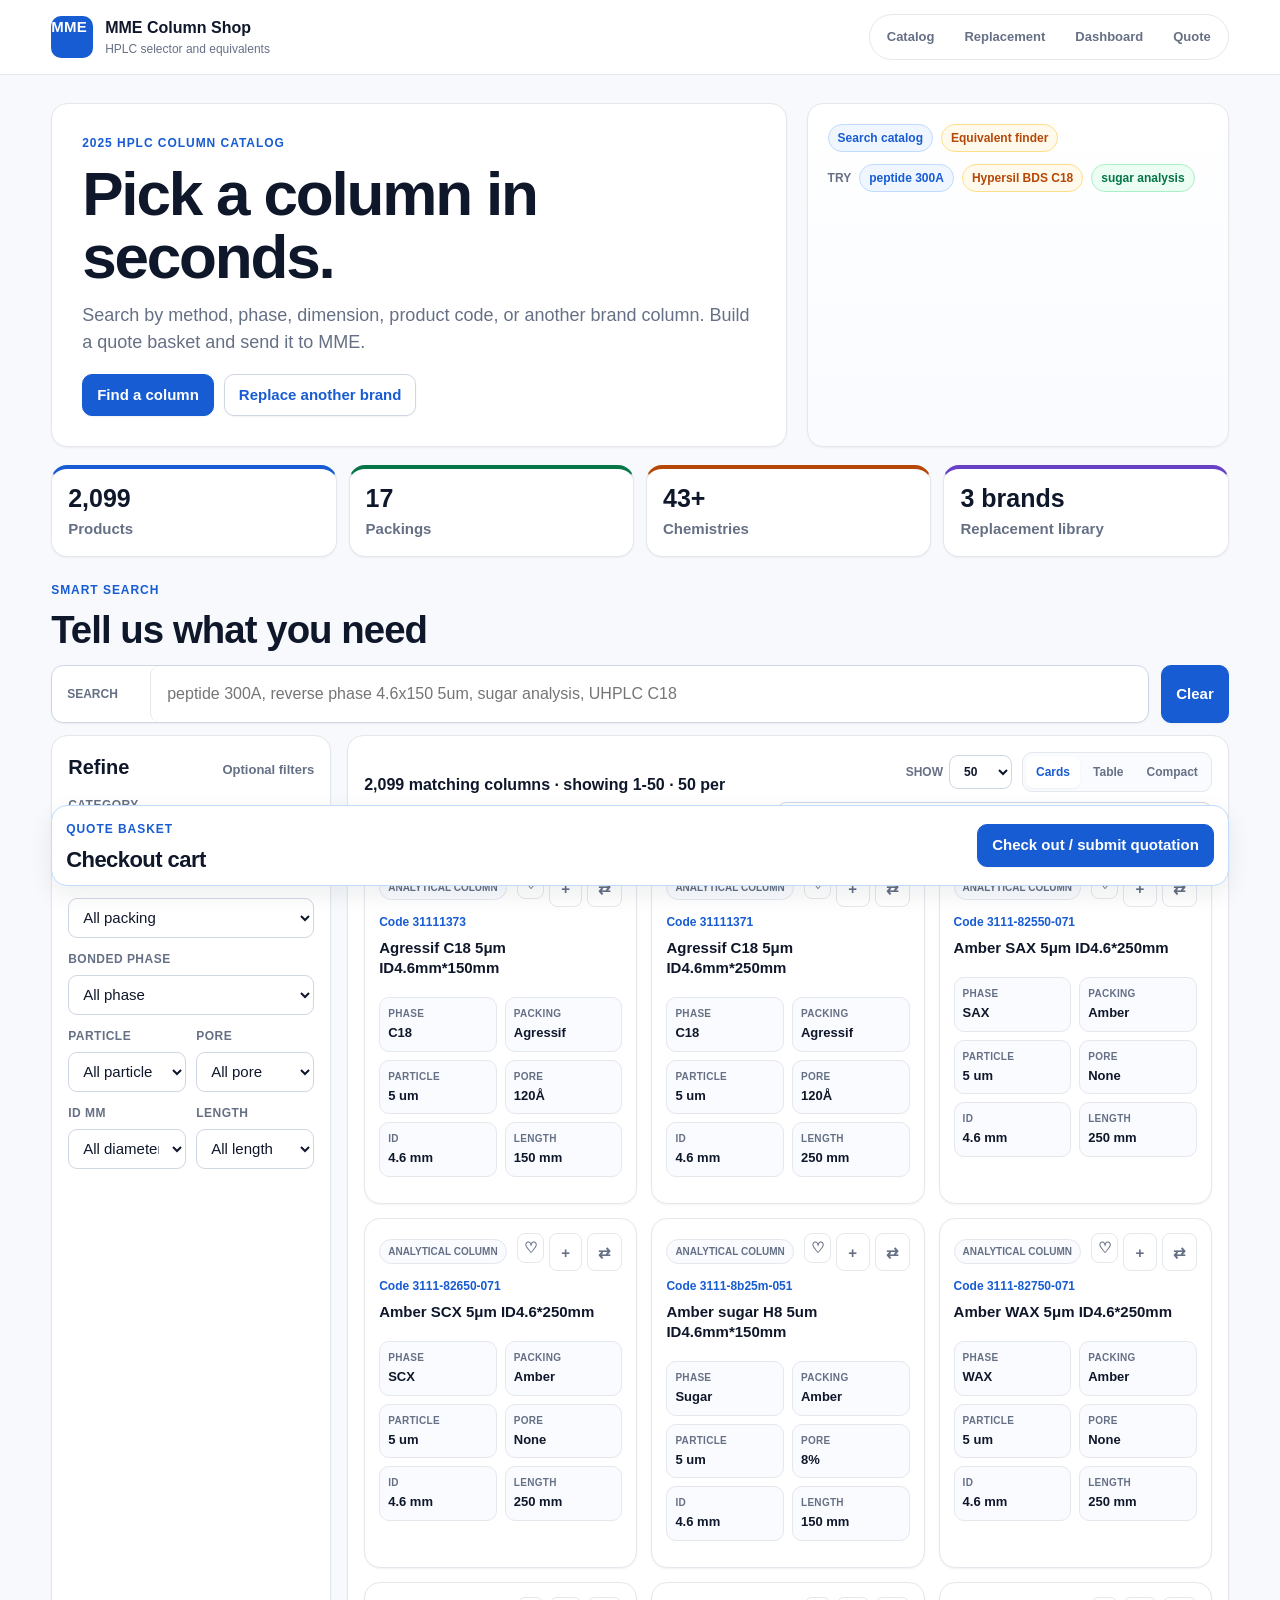
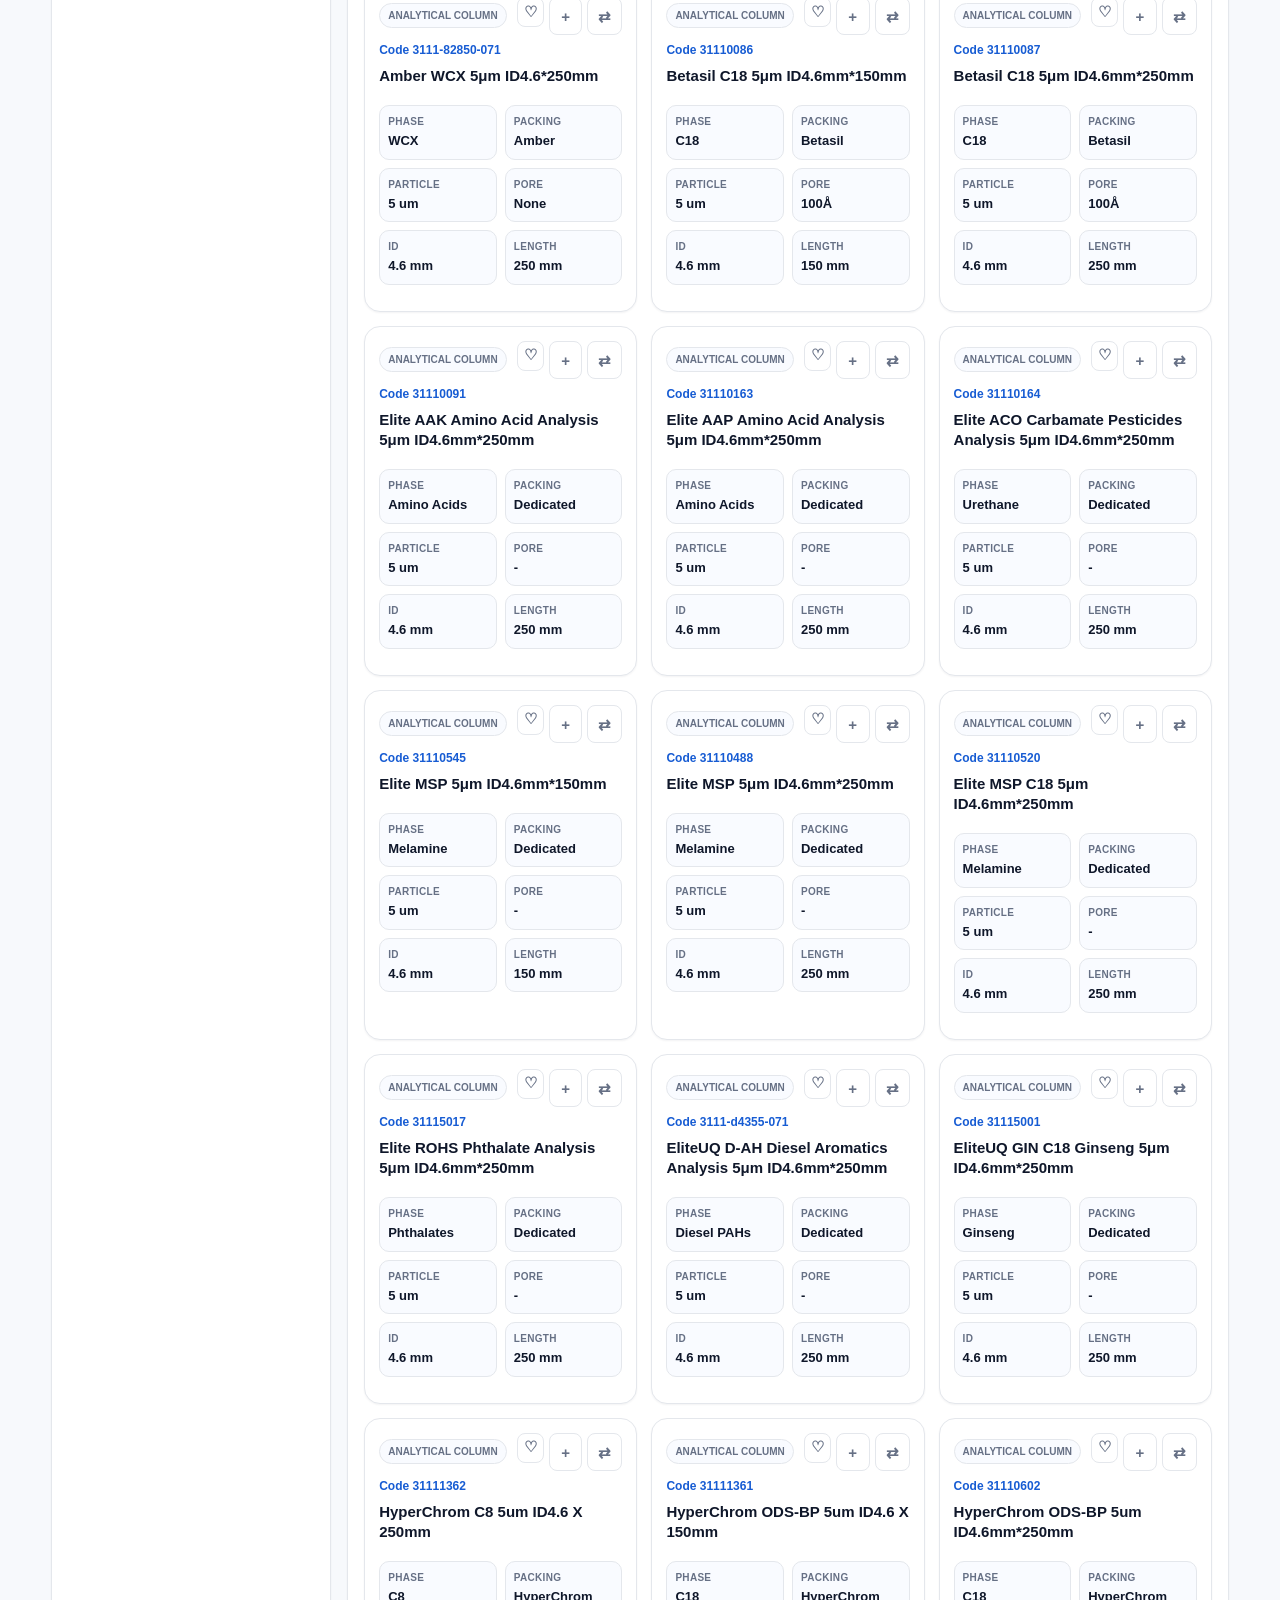
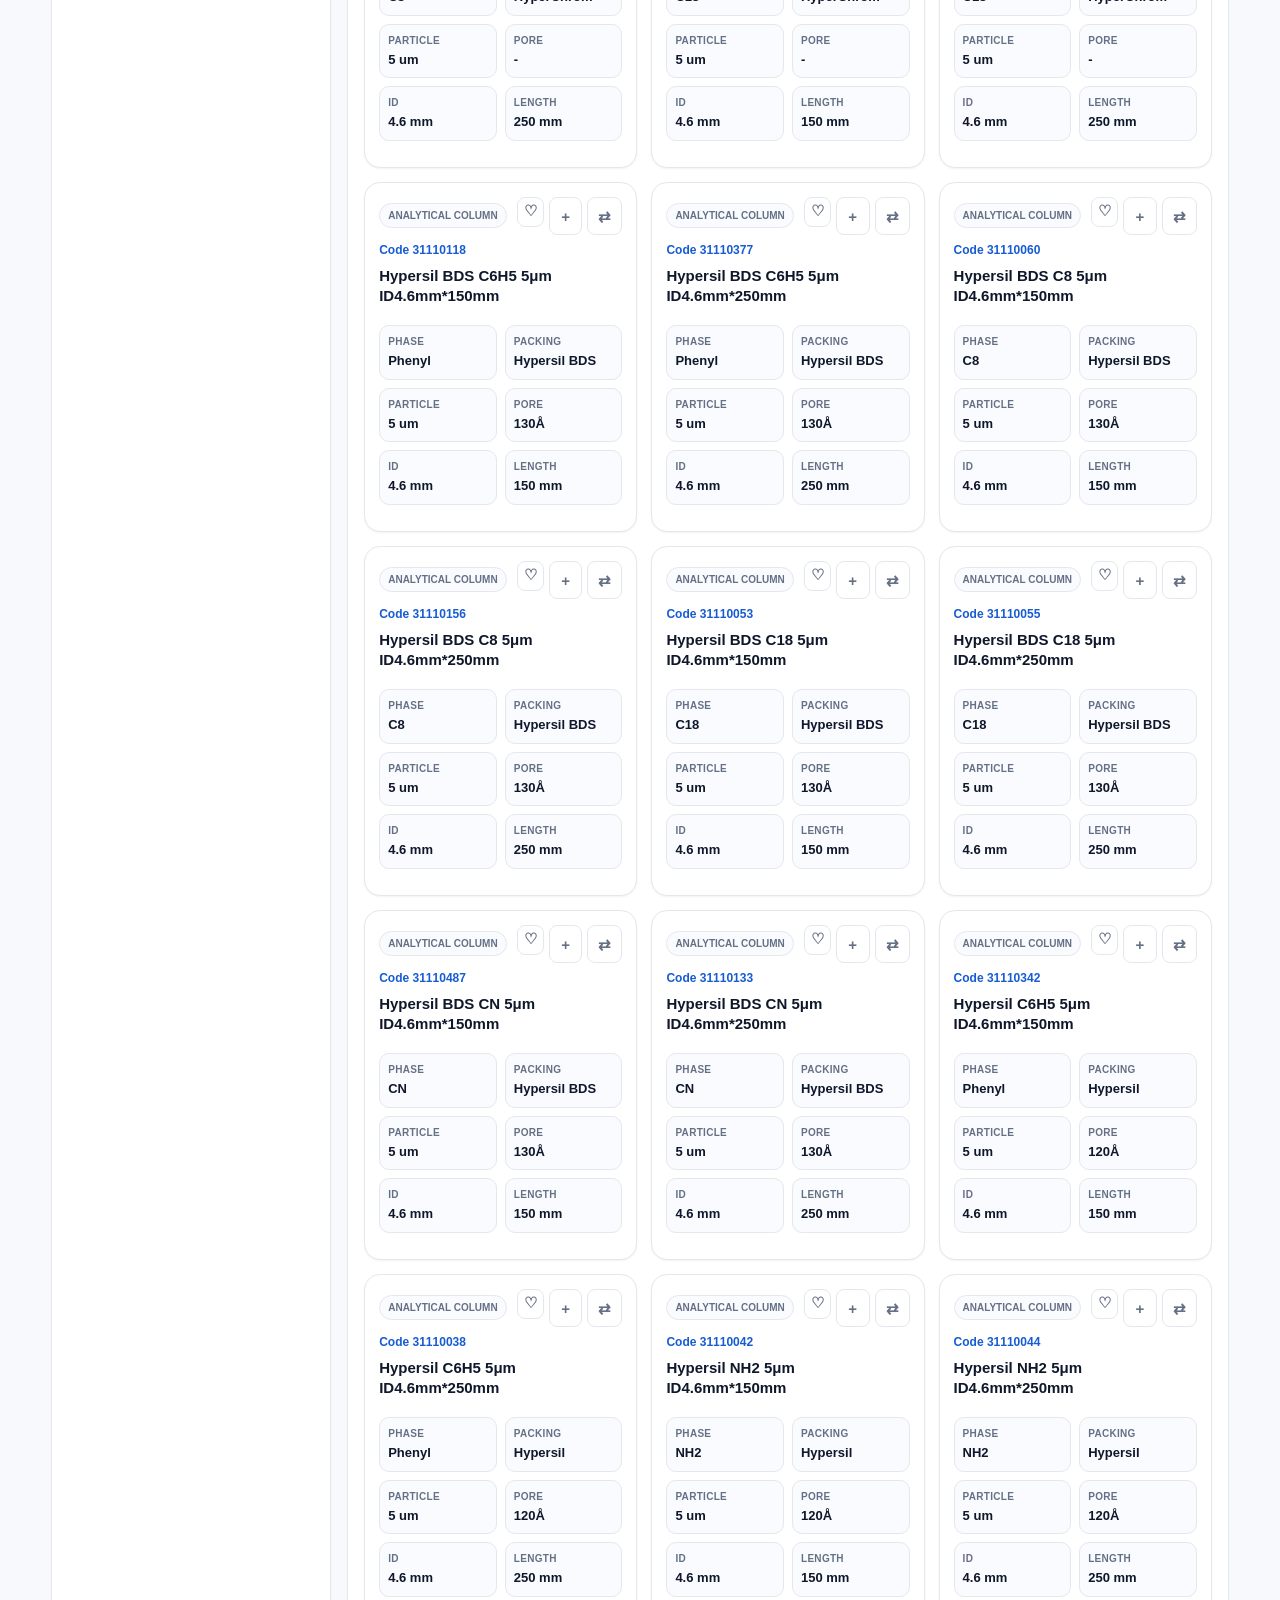
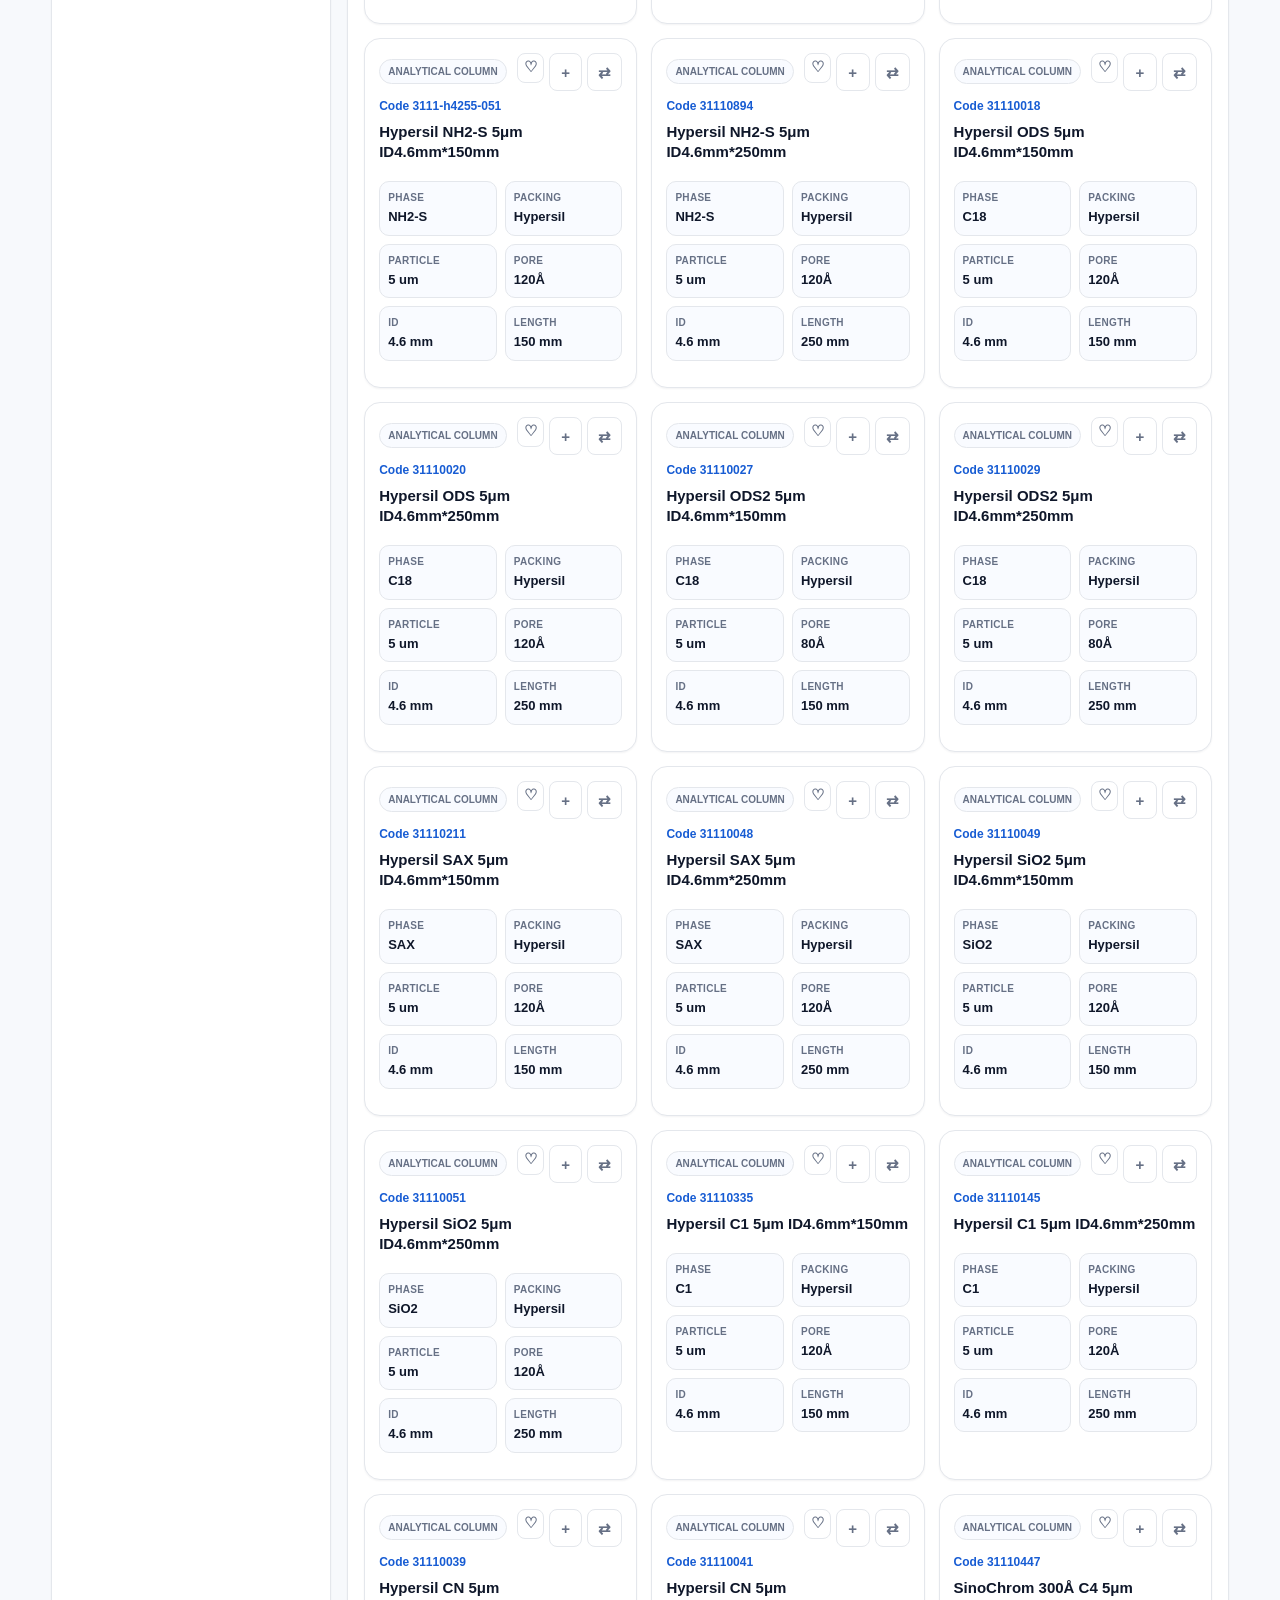
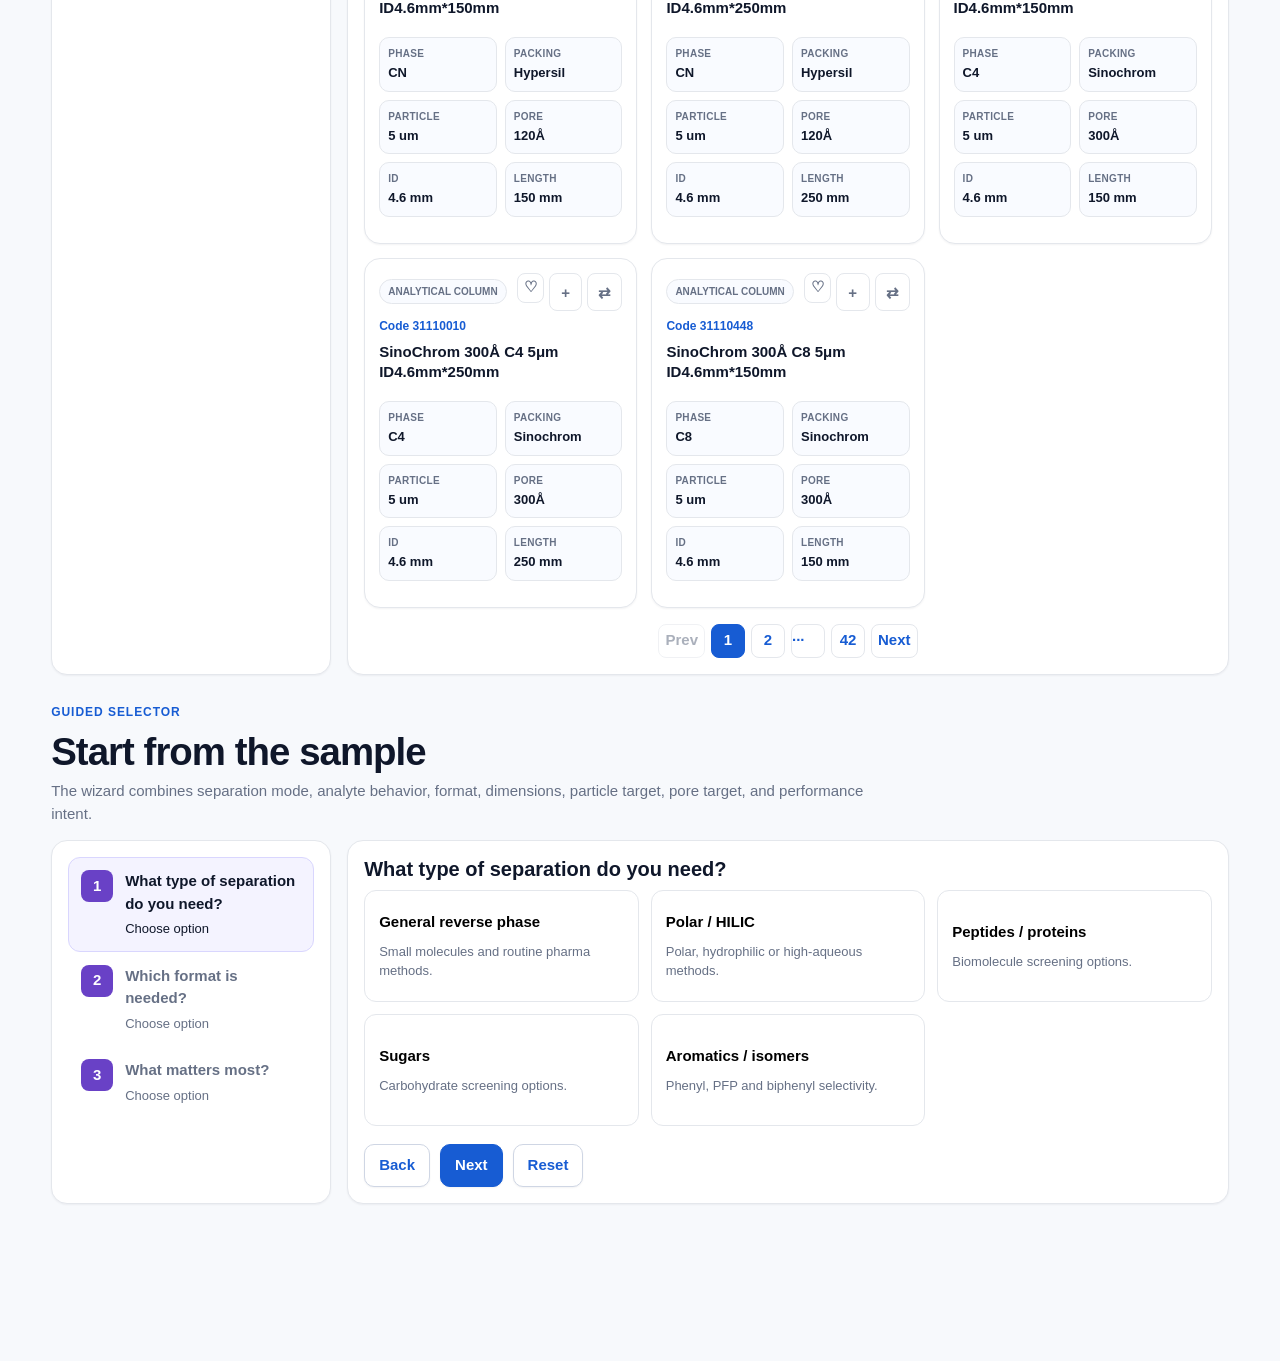
==== commit f4dd710b: "Update navigation for dashboard and replacement page" ====
--- a/index.html
+++ b/index.html
@@ -17,13 +17,13 @@
   <body>
     <header class="site-header">
       <div class="brand"><span class="brand-mark">MME</span><div><strong>MME Column Shop</strong><span>HPLC selector and equivalents</span></div></div>
-      <nav aria-label="Primary"><a href="#catalog">Find</a><a href="#replacement">Replace</a><a href="#wizard">Wizard</a><a href="#cart">Quote</a></nav>
+      <nav aria-label="Primary"><a href="index.html#catalog">Catalog</a><a href="replacement.html">Replacement</a><a href="dashboard.html">Dashboard</a><a href="index.html#cart">Quote</a></nav>
     </header>
 
     <main>
       <section class="hero">
-        <div class="hero-copy"><p class="eyebrow">2025 HPLC column catalog</p><h1>Pick a column in seconds.</h1><p>Search by method, phase, dimension, product code, or another brand column. Build a quote basket and send it to MME.</p><div class="hero-actions"><a class="button primary" href="#catalog">Find a column</a><a class="button ghost" href="#replacement">Replace another brand</a></div></div>
-        <div class="hero-console"><div class="console-tabs"><a href="#catalog">Search catalog</a><a href="#replacement">Equivalent finder</a></div><div class="hero-search-preview"><span>Try</span><strong>peptide 300A</strong><strong>Agilent Poroshell C18 4.6x150</strong><strong>sugar analysis</strong></div></div>
+        <div class="hero-copy"><p class="eyebrow">2025 HPLC column catalog</p><h1>Pick a column in seconds.</h1><p>Search by method, phase, dimension, product code, or another brand column. Build a quote basket and send it to MME.</p><div class="hero-actions"><a class="button primary" href="#catalog">Find a column</a><a class="button ghost" href="replacement.html">Replace another brand</a></div></div>
+        <div class="hero-console"><div class="console-tabs"><a href="#catalog">Search catalog</a><a href="replacement.html">Equivalent finder</a></div><div class="hero-search-preview"><span>Try</span><strong>peptide 300A</strong><strong>Hypersil BDS C18</strong><strong>sugar analysis</strong></div></div>
       </section>
       <section class="stats" aria-label="Catalog summary"><div><strong id="statProducts">0</strong><span>Products</span></div><div><strong id="statPackings">0</strong><span>Packings</span></div><div><strong id="statPhases">0+</strong><span>Chemistries</span></div><div><strong>3 brands</strong><span>Replacement library</span></div></section>
 
@@ -31,7 +31,6 @@
         <div class="section-heading"><p class="eyebrow">Smart search</p><h2>Tell us what you need</h2></div>
         <div class="search-shell"><label class="search-box"><span>Search</span><input id="searchInput" type="search" placeholder="peptide 300A, reverse phase 4.6x150 5um, sugar analysis, UHPLC C18"></label><button class="button primary" id="clearFilters" type="button">Clear</button></div>
         <div class="expert-panel" id="expertPanel" hidden><div><p class="eyebrow">Matched intent</p><strong id="expertSummary"></strong></div><div class="expert-tags" id="expertTags"></div></div>
-        <div class="replacement-finder" id="replacement"><div class="replacement-copy"><p class="eyebrow">Other brand replacement</p><h3>Find the closest MME equivalent</h3><p>Agilent, Hitachi, and PerkinElmer/Brownlee library included in the background. Equivalent suggestions require method validation.</p></div><label class="replacement-box"><span>Other brand column</span><input id="replacementInput" type="search" placeholder="Agilent Poroshell 120 EC-C18 2.7um 4.6x150"></label><div class="replacement-results" id="replacementResults"></div></div>
         <div class="shop-layout">
           <aside class="filters" aria-label="Catalog filters"><div class="filter-heading"><strong>Refine</strong><span>Optional filters</span></div><div class="filter-block"><label for="categoryFilter">Category</label><select id="categoryFilter"></select></div><div class="filter-block"><label for="packingFilter">Packing</label><select id="packingFilter"></select></div><div class="filter-block"><label for="phaseFilter">Bonded phase</label><select id="phaseFilter"></select></div><div class="filter-row"><div class="filter-block"><label for="particleFilter">Particle</label><select id="particleFilter"></select></div><div class="filter-block"><label for="poreFilter">Pore</label><select id="poreFilter"></select></div></div><div class="filter-row"><div class="filter-block"><label for="diameterFilter">ID mm</label><select id="diameterFilter"></select></div><div class="filter-block"><label for="lengthFilter">Length</label><select id="lengthFilter"></select></div></div></aside>
           <div class="results-area"><div class="results-bar"><strong id="resultCount">Loading catalog...</strong><div class="result-tools"><label class="page-size-label">Show<select id="pageSizeSelect" aria-label="Items per page"><option value="50">50</option><option value="100">100</option><option value="150">150</option><option value="200">200</option></select></label><div class="view-switch" aria-label="View options"><button class="view-button active" type="button" data-view="cards">Cards</button><button class="view-button" type="button" data-view="table">Table</button><button class="view-button" type="button" data-view="compact">Compact</button></div><select id="sortSelect" aria-label="Sort products"><option value="relevance">Best match</option><option value="name">Name A-Z</option><option value="particle">Particle size</option><option value="length">Length</option></select></div></div><div class="active-filters" id="activeFilters"></div><div id="tableColumnFilters" class="table-column-filters" hidden></div><div class="product-grid" id="productGrid"></div><button class="button ghost load-more" id="loadMore" type="button" hidden>Load more</button><div class="pagination" id="pagination"></div></div>
--- a/styles.css
+++ b/styles.css
@@ -1,198 +1,72 @@
 :root{
-  --ink:#102033;
-  --muted:#5f6f86;
-  --paper:#ffffff;
-  --wash:#f5f8ff;
-  --line:#cbd8ee;
-  --blue:#246bfe;
-  --blue-soft:#eaf1ff;
-  --cyan:#00a7c8;
-  --cyan-soft:#e6fbff;
-  --green:#13a463;
-  --green-soft:#e9fbf2;
-  --orange:#f07b24;
-  --orange-soft:#fff2e6;
-  --pink:#d8337d;
-  --pink-soft:#fff0f7;
-  --violet:#7357ff;
-  --violet-soft:#f1eeff;
-  --yellow:#f5be22;
-  --yellow-soft:#fff8df;
-  --red:#d33f49;
-  --red-soft:#fff0f1;
-  --radius:16px;
+  --bg:#f7f9fc;
+  --surface:#ffffff;
+  --surface-2:#f9fbff;
+  --text:#172033;
+  --text-strong:#0f172a;
+  --muted:#667085;
+  --line:#e4e7ec;
+  --line-strong:#cfd6e4;
+  --primary:#175cd3;
+  --primary-700:#1248a8;
+  --primary-soft:#eff6ff;
+  --success:#067647;
+  --success-soft:#ecfdf3;
+  --warning:#b54708;
+  --warning-soft:#fffaeb;
+  --danger:#b42318;
+  --danger-soft:#fef3f2;
+  --purple:#6941c6;
+  --purple-soft:#f4f3ff;
+  --radius-sm:8px;
+  --radius:12px;
+  --radius-lg:16px;
+  --shadow-sm:0 1px 2px rgba(16,24,40,.05);
+  --shadow-md:0 8px 24px rgba(16,24,40,.08);
 }
 *{box-sizing:border-box}
 html{scroll-behavior:smooth}
 body{
   margin:0;
-  background:var(--wash);
-  color:var(--ink);
-  font-family:"Atkinson Hyperlegible","Segoe UI",Roboto,Arial,sans-serif;
-  font-size:16px;
-  line-height:1.45;
+  background:var(--bg);
+  color:var(--text);
+  font-family:Inter,"Segoe UI",Roboto,Arial,sans-serif;
+  font-size:15px;
+  line-height:1.5;
+  -webkit-font-smoothing:antialiased;
+  text-rendering:optimizeLegibility;
 }
 a{color:inherit;text-decoration:none}
 button,input,select,textarea{font:inherit}
 button{cursor:pointer}
 .site-header{
-  position:sticky;
-  top:0;
-  z-index:20;
-  display:flex;
-  align-items:center;
-  justify-content:space-between;
-  gap:16px;
-  padding:14px clamp(16px,4vw,48px);
-  border-bottom:2px solid var(--line);
-  background:#fff;
+  position:sticky;top:0;z-index:30;
+  display:flex;align-items:center;justify-content:space-between;gap:20px;
+  padding:14px clamp(20px,4vw,56px);
+  background:rgba(255,255,255,.96);
+  border-bottom:1px solid var(--line);
+  backdrop-filter:blur(10px);
 }
-.brand{display:flex;align-items:center;gap:12px}
-.brand-mark{
-  display:grid;
-  place-items:center;
-  width:46px;
-  height:46px;
-  border:2px solid #103e92;
-  border-radius:12px;
-  background:var(--blue);
-  color:#fff;
-  font-weight:900;
-  letter-spacing:.04em;
-}
-.brand strong,.brand span{display:block}
-.brand strong{font-size:17px}
-.brand div span{color:var(--muted);font-size:13px}
-nav{display:flex;gap:8px;padding:4px;border:2px solid var(--line);border-radius:12px;background:#fff}
-nav a{border-radius:9px;padding:8px 12px;color:var(--ink);font-size:14px;font-weight:800}
-nav a:nth-child(1){background:var(--blue-soft);color:var(--blue)}
-nav a:nth-child(2){background:var(--orange-soft);color:var(--orange)}
-nav a:nth-child(3){background:var(--green-soft);color:var(--green)}
-nav a:nth-child(4){background:var(--pink-soft);color:var(--pink)}
-nav a:hover{outline:2px solid currentColor;outline-offset:0}
-main{padding-bottom:48px}
-.hero,.stats,.wizard-section,.catalog-section,.quote-drawer{margin-left:clamp(16px,4vw,48px);margin-right:clamp(16px,4vw,48px)}
-.hero{
-  display:grid;
-  grid-template-columns:minmax(0,1fr) minmax(340px,.72fr);
-  gap:24px;
-  align-items:center;
-  min-height:auto;
-  padding:34px 0 20px;
-}
-.hero-copy,.hero-console,.stats div,.replacement-finder,.filters,.results-area,.wizard-panel,.wizard-card,.quote-drawer,.product-card,.compact-row,.quote-modal-card{
-  border:2px solid var(--line);
-  border-radius:var(--radius);
-  background:#fff;
-  box-shadow:none;
-}
-.hero-copy{padding:28px;background:linear-gradient(135deg,#fff 0%,var(--blue-soft) 100%)}
-.hero-console{overflow:hidden;padding:14px;background:linear-gradient(135deg,var(--cyan-soft),#fff)}
-.eyebrow{margin:0 0 10px;color:var(--blue);font-size:12px;font-weight:900;letter-spacing:.08em;text-transform:uppercase}
-h1,h2,h3,h4,p{margin-top:0}
-h1{max-width:740px;margin-bottom:14px;font-size:clamp(40px,6vw,74px);line-height:.98;letter-spacing:-.035em}
-h2{margin-bottom:8px;font-size:clamp(28px,3.8vw,44px);line-height:1.05;letter-spacing:-.025em}
-h3{margin-bottom:8px;font-size:22px;line-height:1.18}
-.hero-copy p:not(.eyebrow){max-width:660px;color:var(--ink);font-size:20px}
-.hero-actions,.wizard-actions,.modal-actions{display:flex;flex-wrap:wrap;gap:10px;margin-top:18px}
-.button{
-  min-height:42px;
-  border:2px solid transparent;
-  border-radius:12px;
-  padding:10px 16px;
-  background:var(--blue-soft);
-  color:var(--blue);
-  cursor:pointer;
-  font-weight:900;
-  box-shadow:none;
-  transition:background .12s ease,color .12s ease,border-color .12s ease;
-}
-.button:hover{border-color:currentColor}
-.button.primary{background:var(--blue);color:#fff;border-color:var(--blue)}
-.button.primary:hover{background:#0f55e8}
-.button.ghost{background:#fff;color:var(--blue);border-color:var(--line)}
-.console-tabs,.hero-search-preview{display:flex;flex-wrap:wrap;gap:8px;margin-bottom:12px;align-items:center}
-.console-tabs a,.hero-search-preview strong,.pill,.expert-tag,.reason,.use-badge{
-  display:inline-flex;
-  align-items:center;
-  min-height:28px;
-  border:1px solid currentColor;
-  border-radius:999px;
-  padding:5px 9px;
-  font-size:12px;
-  font-weight:900;
-}
-.console-tabs a:nth-child(1),.hero-search-preview strong:nth-child(2),.pill:nth-child(4n+1),.use-badge:nth-child(4n+1){background:var(--blue-soft);color:var(--blue)}
-.console-tabs a:nth-child(2),.hero-search-preview strong:nth-child(3),.pill:nth-child(4n+2),.use-badge:nth-child(4n+2){background:var(--orange-soft);color:var(--orange)}
-.hero-search-preview strong:nth-child(4),.pill:nth-child(4n+3),.use-badge:nth-child(4n+3){background:var(--green-soft);color:var(--green)}
-.pill:nth-child(4n+4),.use-badge:nth-child(4n+4){background:var(--violet-soft);color:var(--violet)}
-.hero-search-preview span{color:var(--muted);font-size:13px;font-weight:900;text-transform:uppercase}
-.hero-console img{width:100%;height:auto;border:2px solid var(--line);border-radius:14px;background:#fff}
-.stats{display:grid;grid-template-columns:repeat(4,minmax(0,1fr));gap:12px;margin-bottom:28px}
-.stats div{min-height:96px;padding:18px}
-.stats div:nth-child(1){border-color:#8bb4ff;background:var(--blue-soft)}
-.stats div:nth-child(2){border-color:#8ee0b6;background:var(--green-soft)}
-.stats div:nth-child(3){border-color:#ffbe82;background:var(--orange-soft)}
-.stats div:nth-child(4){border-color:#ff99c7;background:var(--pink-soft)}
-.stats strong,.stats span{display:block}
-.stats strong{font-size:26px;line-height:1.1}
-.stats span{margin-top:5px;color:var(--muted);font-weight:800}
-.section-heading{max-width:800px;margin-bottom:14px}
-.section-note{color:var(--muted)}
-.catalog-section,.wizard-section{margin-bottom:28px;scroll-margin-top:88px}
-.search-shell{display:grid;grid-template-columns:minmax(0,1fr) auto;gap:12px;margin-bottom:12px}
-.search-box{
-  display:grid;
-  grid-template-columns:105px minmax(0,1fr);
-  align-items:center;
-  overflow:hidden;
-  border:2px solid var(--blue);
-  border-radius:14px;
-  background:#fff;
-}
-.search-box:focus-within,.replacement-box:focus-within,input:focus,select:focus,textarea:focus{outline:3px solid rgba(36,107,254,.18);outline-offset:0}
-.search-box span{padding-left:16px;color:var(--blue);font-size:13px;font-weight:900;text-transform:uppercase}
-.search-box input{width:100%;min-height:58px;border:0;border-left:2px solid var(--line);padding:0 16px;background:transparent;outline:0;font-size:17px}
-.expert-panel{display:grid;grid-template-columns:minmax(220px,.34fr) minmax(0,1fr);gap:14px;align-items:center;margin-bottom:14px;border:2px solid #8bb4ff;border-radius:var(--radius);padding:16px;background:var(--blue-soft)}
-.expert-panel[hidden]{display:none}.expert-tags,.recommendations,.active-filters,.use-badges{display:flex;flex-wrap:wrap;gap:6px}
-.replacement-finder{display:grid;grid-template-columns:minmax(260px,.38fr) minmax(320px,.62fr);gap:16px;margin-bottom:18px;border-color:#ffbe82;padding:18px;background:var(--orange-soft)}
-.replacement-copy p:not(.eyebrow){margin-bottom:0;color:var(--ink)}
-.replacement-box{display:grid;gap:8px;align-self:start;border:2px solid var(--orange);border-radius:14px;padding:12px;background:#fff}
-.replacement-box span,.filter-block label{color:var(--muted);font-size:12px;font-weight:900;letter-spacing:.05em;text-transform:uppercase}
-.replacement-box input{min-height:46px;width:100%;border:0;border-radius:10px;padding:0;outline:0;font-size:16px}
-.replacement-results{grid-column:1/-1;display:grid;gap:12px}
-.replacement-card{display:grid;grid-template-columns:minmax(250px,.34fr) minmax(0,1fr);gap:12px;border-top:2px solid rgba(240,123,36,.35);padding-top:12px}
-.competitor-match,.mme-match{border:2px solid var(--line);border-radius:14px;padding:14px;background:#fff}.mme-match + .mme-match{margin-top:10px}
-.match-score{display:inline-flex;min-height:30px;border:2px solid var(--green);border-radius:999px;padding:4px 10px;background:var(--green-soft);color:var(--green);font-size:12px;font-weight:900}
-.shop-layout,.wizard-layout{display:grid;grid-template-columns:290px minmax(0,1fr);gap:16px}
-.filters,.results-area,.wizard-panel,.wizard-card{padding:16px}
-.filter-heading{display:flex;justify-content:space-between;gap:12px;margin-bottom:14px;align-items:baseline}.filter-heading strong{font-size:22px}.filter-heading span{color:var(--muted);font-size:13px;font-weight:800}
-.filter-block{display:grid;gap:7px;margin-bottom:12px}.filter-row{display:grid;grid-template-columns:1fr 1fr;gap:10px}
-select,input,textarea{border:2px solid var(--line);border-radius:10px;background:#fff;color:var(--ink);box-shadow:none}
-select{min-height:42px;width:100%;padding:0 10px;background:#fff}
-.results-bar{display:flex;align-items:center;justify-content:space-between;gap:14px;margin-bottom:12px}.results-bar strong{font-size:17px}.result-tools{display:flex;gap:10px;align-items:center;flex-wrap:wrap;justify-content:flex-end}
-.page-size-label{display:flex;align-items:center;gap:6px;color:var(--muted);font-size:12px;font-weight:900;text-transform:uppercase}.page-size-label select{width:auto;min-height:36px}
-.view-switch{display:flex;gap:4px;padding:4px;border:2px solid var(--line);border-radius:12px;background:#fff}
-.view-button{border:0;border-radius:8px;padding:7px 10px;background:transparent;color:var(--muted);cursor:pointer;font-size:12px;font-weight:900}.view-button.active{background:var(--blue);color:#fff}
-.product-grid{display:grid;grid-template-columns:repeat(4,minmax(0,1fr));gap:12px}
-.product-card{display:flex;min-height:0;flex-direction:column;border-color:#d4e0f4;border-radius:14px;padding:10px;transition:border-color .12s ease,background .12s ease}
-.product-card:nth-child(6n+1){background:linear-gradient(180deg,#fff,var(--blue-soft));border-color:#8bb4ff}.product-card:nth-child(6n+2){background:linear-gradient(180deg,#fff,var(--green-soft));border-color:#8ee0b6}.product-card:nth-child(6n+3){background:linear-gradient(180deg,#fff,var(--orange-soft));border-color:#ffbe82}.product-card:nth-child(6n+4){background:linear-gradient(180deg,#fff,var(--violet-soft));border-color:#b7a9ff}.product-card:nth-child(6n+5){background:linear-gradient(180deg,#fff,var(--pink-soft));border-color:#ff99c7}.product-card:nth-child(6n+6){background:linear-gradient(180deg,#fff,var(--cyan-soft));border-color:#80dff0}
-.product-card:hover{border-color:var(--ink)}
-.upgraded-card h3{min-height:0;margin:3px 0 7px;font-size:14px;line-height:1.25;font-weight:900}
-.product-top{display:flex;align-items:center;justify-content:space-between;gap:8px;margin-bottom:4px}
-.category{border:1px solid var(--orange);border-radius:999px;padding:4px 8px;background:#fff;color:var(--orange);font-size:10px;font-weight:900;text-transform:uppercase}
-.icon-button{display:grid;width:30px;height:30px;place-items:center;border:2px solid var(--line);border-radius:10px;background:#fff;color:var(--blue);cursor:pointer;font-size:15px;font-weight:900}.icon-button.active{border-color:var(--pink);background:var(--pink-soft);color:var(--pink)}.quick-actions{display:flex;gap:5px}
-.code{margin:0 0 3px;color:var(--blue);font-size:12px;font-weight:900}
-.column-art{height:84px;border:2px solid rgba(16,32,51,.08);border-radius:12px;margin-bottom:7px;background:#fff;display:grid;place-items:center;overflow:hidden}.column-art svg{width:100%;height:100%}
-.column-art .tube{fill:var(--blue);opacity:.92}.column-art .tube.c18,.column-art .tube.ods,.column-art .tube.ods2{fill:var(--blue)}.column-art .tube.hilic,.column-art .tube.amide,.column-art .tube.diol,.column-art .tube.nh2{fill:var(--violet)}.column-art .tube.sugar{fill:var(--pink)}.column-art .tube.sec,.column-art .tube.hic{fill:var(--green)}.column-art .tube.sax,.column-art .tube.scx,.column-art .tube.wax,.column-art .tube.wcx{fill:var(--orange)}.column-art .cap{fill:var(--ink);opacity:.78}.column-art .particle-dot{fill:#fff;opacity:.9}.column-art text{font-size:9px;fill:var(--muted);font-weight:900}.guard-art{background:var(--orange-soft)}.prep-art{background:var(--green-soft)}.analytical-art{background:var(--blue-soft)}
-.specs{display:grid;grid-template-columns:1fr 1fr;gap:5px;margin:8px 0}.specs div{min-width:0;border:1px solid var(--line);border-radius:10px;padding:6px;background:#fff}.icon-specs dt{display:flex;align-items:center;gap:5px;color:var(--muted);font-size:10px;font-weight:900;text-transform:uppercase}.spec-icon{display:inline-grid;place-items:center;width:18px;height:18px;border-radius:6px;background:var(--blue-soft);color:var(--blue);font-size:12px}dd{margin:2px 0 0;overflow-wrap:anywhere;font-weight:900;font-size:12px}.product-quote{width:100%;margin-top:auto;min-height:38px;padding:8px 12px}
-.table-view,.compact-view{display:block}.table-wrap{width:100%;overflow-x:auto}.product-table{width:100%;border-collapse:separate;border-spacing:0;min-width:880px;background:#fff;border:2px solid var(--line);border-radius:14px;overflow:hidden}.product-table th,.product-table td{border-bottom:1px solid var(--line);padding:10px;text-align:left;vertical-align:top;font-size:13px}.product-table th{background:var(--blue-soft);color:var(--blue);font-size:11px;font-weight:900;text-transform:uppercase}.table-actions{white-space:nowrap}.table-actions button{border:1px solid var(--blue);border-radius:8px;padding:6px 8px;background:var(--blue-soft);color:var(--blue);cursor:pointer;font-size:12px;font-weight:900;margin-right:4px}
-.table-column-filters{display:grid;grid-template-columns:repeat(5,minmax(120px,1fr));gap:8px;margin-bottom:12px}.table-column-filters[hidden]{display:none}.table-column-filters label{display:grid;gap:4px;color:var(--muted);font-size:10px;font-weight:900;text-transform:uppercase}.table-column-filters input{min-height:34px;padding:0 10px}
-.compact-row{display:grid;grid-template-columns:minmax(220px,.35fr) minmax(0,1fr) auto;gap:12px;align-items:center;border-radius:14px;padding:12px;margin-bottom:10px;background:#fff}.compact-row:nth-child(4n+1){border-color:#8bb4ff;background:var(--blue-soft)}.compact-row:nth-child(4n+2){border-color:#8ee0b6;background:var(--green-soft)}.compact-row:nth-child(4n+3){border-color:#ffbe82;background:var(--orange-soft)}.compact-row:nth-child(4n+4){border-color:#b7a9ff;background:var(--violet-soft)}.compact-row.expanded{grid-template-columns:1fr}.compact-row span{display:block;color:var(--muted);font-size:12px}.compact-specs{display:flex;flex-wrap:wrap;gap:6px}.compact-specs span{border:1px solid var(--line);border-radius:999px;padding:5px 8px;background:#fff;color:var(--ink);font-weight:800}.compact-variants{grid-column:1/-1;overflow-x:auto}
-.pagination{display:flex;justify-content:center;flex-wrap:wrap;gap:6px;margin-top:16px}.pagination button,.pagination span{min-width:34px;min-height:34px;border:2px solid var(--line);border-radius:10px;background:#fff;color:var(--blue);font-weight:900;cursor:pointer}.pagination button.active{background:var(--blue);border-color:var(--blue);color:#fff}.pagination button:disabled{color:var(--muted);cursor:not-allowed;opacity:.55}
-.compare-section{margin:0 clamp(16px,4vw,48px) 28px}.step{display:flex;gap:12px;padding:12px;border:2px solid transparent;border-radius:14px;color:var(--muted)}.step.active{border-color:var(--violet);background:var(--violet-soft);color:var(--ink)}.step span{display:grid;flex:0 0 34px;height:34px;place-items:center;border-radius:10px;background:var(--violet);color:#fff;font-weight:900}.step p{margin:4px 0 0;font-size:13px}.choice-grid{display:grid;grid-template-columns:repeat(3,minmax(0,1fr));gap:12px}.choice{min-height:118px;border:2px solid var(--line);border-radius:14px;padding:14px;background:#fff;text-align:left;cursor:pointer}.choice:hover{border-color:var(--blue);background:var(--blue-soft)}.choice strong,.choice span{display:block}.choice span{margin-top:8px;color:var(--muted);font-size:13px}.choice.selected{border-color:var(--blue);background:var(--blue-soft)}.hidden{display:none}
-.quote-drawer{position:sticky;bottom:14px;z-index:10;display:grid;grid-template-columns:220px minmax(0,1fr) auto;gap:14px;align-items:center;padding:14px;border-color:#8bb4ff;background:#fff}.quote-drawer h2{margin:0;font-size:24px}.cart-items{display:flex;min-height:42px;flex-wrap:wrap;gap:8px;align-items:center}.cart-item{display:inline-flex;align-items:center;gap:8px;border:1px solid var(--blue);border-radius:10px;padding:8px 10px;background:var(--blue-soft);color:var(--blue);font-size:13px;font-weight:900}.cart-item label{display:inline-flex;align-items:center;gap:4px;color:var(--muted);font-size:12px}.cart-item input{width:52px;min-height:28px;border-radius:8px;padding:0 8px}.cart-item button{border:0;background:transparent;color:var(--pink);cursor:pointer;font-weight:900}.muted{color:var(--muted)}
-.quote-modal{border:0;border-radius:16px;padding:0;width:min(920px,92vw)}.quote-modal::backdrop{background:rgba(16,32,51,.45)}.quote-modal-card{padding:20px}.modal-header{display:flex;justify-content:space-between;align-items:start;gap:14px}.checkout-list{display:grid;gap:8px;margin:12px 0}.checkout-item{display:grid;grid-template-columns:120px 1fr auto;gap:10px;border:2px solid var(--line);border-radius:12px;padding:10px;background:var(--blue-soft)}.quote-form-grid{display:grid;grid-template-columns:1fr 1fr;gap:10px}.quote-form-grid label{display:grid;gap:5px;color:var(--muted);font-size:12px;font-weight:900;text-transform:uppercase}.quote-form-grid input,.quote-form-grid textarea{padding:10px}.quote-form-grid .full{grid-column:1/-1}.quote-disclaimer{color:var(--muted);font-size:13px;margin:12px 0}
-.spec-exact td:last-child{color:var(--green);font-weight:900}.spec-close td:last-child{color:var(--orange);font-weight:900}.spec-different td:last-child,.spec-gap td:last-child{color:var(--red);font-weight:900}.spec-match{background:var(--green-soft)}.spec-exact{background:var(--green-soft)}.spec-close{background:var(--yellow-soft)}.spec-different,.spec-gap{background:var(--red-soft)}
-@media(max-width:1160px){.hero,.shop-layout,.wizard-layout,.replacement-finder{grid-template-columns:1fr}.product-grid{grid-template-columns:repeat(2,minmax(0,1fr))}.table-column-filters{grid-template-columns:repeat(3,minmax(120px,1fr))}}
-@media(max-width:760px){.site-header,.quote-drawer,.search-shell,.search-box,.expert-panel,.replacement-card,.stats,.choice-grid,.product-grid,.quote-form-grid{grid-template-columns:1fr}.site-header{align-items:flex-start}nav{display:none}h1{font-size:42px}.hero{padding-top:18px}.hero-console{order:-1}.filter-row{grid-template-columns:1fr}.search-box input{border-top:2px solid var(--line);border-left:0;min-height:54px}.quote-drawer{position:static}.table-column-filters{grid-template-columns:1fr}.checkout-item{grid-template-columns:1fr}.compact-row{grid-template-columns:1fr}.product-grid{grid-template-columns:1fr}}
+.brand{display:flex;align-items:center;gap:12px;min-width:260px}.brand-mark{display:grid;place-items:center;width:42px;height:42px;border-radius:10px;background:var(--primary);color:white;font-weight:800;letter-spacing:.02em}.brand strong,.brand span{display:block}.brand strong{font-size:16px;color:var(--text-strong)}.brand div span{font-size:12px;color:var(--muted)}
+nav{display:flex;align-items:center;gap:4px;padding:4px;border:1px solid var(--line);border-radius:999px;background:var(--surface)}
+nav a{border-radius:999px;padding:8px 13px;color:var(--muted);font-size:13px;font-weight:700}nav a:hover{background:var(--primary-soft);color:var(--primary)}
+main{padding-bottom:48px}.hero,.stats,.catalog-section,.wizard-section,.quote-drawer{margin-left:clamp(20px,4vw,56px);margin-right:clamp(20px,4vw,56px)}
+.hero{display:grid;grid-template-columns:minmax(0,1.08fr) minmax(320px,.62fr);gap:20px;padding:28px 0 18px;align-items:stretch}.hero-copy,.hero-console,.stats div,.replacement-finder,.filters,.results-area,.wizard-panel,.wizard-card,.quote-drawer,.product-card,.compact-row,.quote-modal-card{background:var(--surface);border:1px solid var(--line);border-radius:var(--radius-lg);box-shadow:var(--shadow-sm)}
+.hero-copy{padding:30px}.hero-console{padding:20px;background:linear-gradient(180deg,#fff,var(--surface-2))}.eyebrow{margin:0 0 10px;color:var(--primary);font-size:12px;font-weight:800;letter-spacing:.08em;text-transform:uppercase}h1,h2,h3,h4,p{margin-top:0}h1{max-width:760px;margin-bottom:14px;font-size:clamp(38px,5vw,62px);line-height:1.02;letter-spacing:-.035em;color:var(--text-strong)}h2{margin-bottom:8px;font-size:clamp(28px,3vw,40px);line-height:1.08;letter-spacing:-.025em;color:var(--text-strong)}h3{margin-bottom:8px;font-size:20px;line-height:1.25;color:var(--text-strong)}.hero-copy p:not(.eyebrow){max-width:720px;color:var(--muted);font-size:18px}.hero-actions,.wizard-actions,.modal-actions{display:flex;flex-wrap:wrap;gap:10px;margin-top:18px}
+.button{min-height:40px;border:1px solid var(--line-strong);border-radius:10px;padding:9px 14px;background:var(--surface);color:var(--text);font-weight:700;box-shadow:var(--shadow-sm);transition:background .15s,border-color .15s,color .15s,transform .15s}.button:hover{border-color:var(--primary);color:var(--primary)}.button.primary{background:var(--primary);border-color:var(--primary);color:white}.button.primary:hover{background:var(--primary-700);color:white}.button.ghost{background:var(--surface);color:var(--primary)}
+.console-tabs,.hero-search-preview{display:flex;flex-wrap:wrap;gap:8px;margin-bottom:12px;align-items:center}.console-tabs a,.hero-search-preview strong,.pill,.expert-tag,.reason,.use-badge{display:inline-flex;align-items:center;min-height:26px;border:1px solid var(--line);border-radius:999px;padding:4px 9px;background:var(--surface);color:var(--muted);font-size:12px;font-weight:700}.console-tabs a:nth-child(1),.hero-search-preview strong:nth-child(2),.pill:nth-child(4n+1),.use-badge:nth-child(4n+1){background:var(--primary-soft);border-color:#bfdbfe;color:var(--primary)}.console-tabs a:nth-child(2),.hero-search-preview strong:nth-child(3),.pill:nth-child(4n+2),.use-badge:nth-child(4n+2){background:var(--warning-soft);border-color:#fedf89;color:var(--warning)}.hero-search-preview strong:nth-child(4),.pill:nth-child(4n+3),.use-badge:nth-child(4n+3){background:var(--success-soft);border-color:#abefc6;color:var(--success)}.pill:nth-child(4n+4),.use-badge:nth-child(4n+4){background:var(--purple-soft);border-color:#d9d6fe;color:var(--purple)}.hero-search-preview span{color:var(--muted);font-size:12px;font-weight:800;text-transform:uppercase}.column-art,.hero-console img{display:none!important}
+.stats{display:grid;grid-template-columns:repeat(4,minmax(0,1fr));gap:12px;margin-bottom:24px}.stats div{min-height:86px;padding:16px}.stats strong,.stats span{display:block}.stats strong{font-size:25px;line-height:1.1;color:var(--text-strong)}.stats span{margin-top:5px;color:var(--muted);font-weight:600}.stats div:nth-child(1){border-top:4px solid var(--primary)}.stats div:nth-child(2){border-top:4px solid var(--success)}.stats div:nth-child(3){border-top:4px solid var(--warning)}.stats div:nth-child(4){border-top:4px solid var(--purple)}
+.section-heading{max-width:820px;margin-bottom:14px}.section-note{color:var(--muted)}.catalog-section,.wizard-section{margin-bottom:28px;scroll-margin-top:86px}.search-shell{display:grid;grid-template-columns:minmax(0,1fr) auto;gap:12px;margin-bottom:12px}.search-box{display:grid;grid-template-columns:98px minmax(0,1fr);align-items:center;overflow:hidden;border:1px solid var(--line-strong);border-radius:var(--radius);background:var(--surface);box-shadow:var(--shadow-sm)}.search-box:focus-within,.replacement-box:focus-within,input:focus,select:focus,textarea:focus{outline:3px solid rgba(23,92,211,.14);outline-offset:1px}.search-box span{padding-left:15px;color:var(--muted);font-size:12px;font-weight:800;text-transform:uppercase}.search-box input{width:100%;min-height:56px;border:0;border-left:1px solid var(--line);padding:0 16px;background:transparent;outline:0;font-size:16px;color:var(--text-strong)}
+.expert-panel{display:grid;grid-template-columns:minmax(220px,.34fr) minmax(0,1fr);gap:14px;align-items:center;margin-bottom:14px;border:1px solid #bfdbfe;border-radius:var(--radius-lg);padding:15px;background:var(--primary-soft);box-shadow:var(--shadow-sm)}.expert-panel[hidden]{display:none}.expert-tags,.recommendations,.active-filters,.use-badges{display:flex;flex-wrap:wrap;gap:6px}
+.replacement-finder{display:grid;grid-template-columns:minmax(280px,.38fr) minmax(320px,.62fr);gap:16px;margin-bottom:18px;padding:18px}.replacement-copy p:not(.eyebrow){margin-bottom:0;color:var(--muted)}.replacement-box{display:grid;gap:8px;align-self:start;border:1px solid var(--line-strong);border-radius:var(--radius);padding:12px;background:var(--surface)}.replacement-box span,.filter-block label{color:var(--muted);font-size:12px;font-weight:800;letter-spacing:.04em;text-transform:uppercase}.replacement-box input{min-height:44px;width:100%;border:0;border-radius:8px;padding:0;outline:0;font-size:16px;color:var(--text-strong)}.replacement-results{grid-column:1/-1;display:grid;gap:12px}.replacement-card{display:grid;grid-template-columns:minmax(260px,.34fr) minmax(0,1fr);gap:12px;border-top:1px solid var(--line);padding-top:12px}.competitor-match,.mme-match{border:1px solid var(--line);border-radius:var(--radius);padding:14px;background:var(--surface)}.match-score{display:inline-flex;min-height:28px;border:1px solid #abefc6;border-radius:999px;padding:4px 10px;background:var(--success-soft);color:var(--success);font-size:12px;font-weight:800}
+.shop-layout,.wizard-layout{display:grid;grid-template-columns:280px minmax(0,1fr);gap:16px}.filters,.results-area,.wizard-panel,.wizard-card{padding:16px}.filter-heading{display:flex;justify-content:space-between;gap:12px;margin-bottom:14px;align-items:baseline}.filter-heading strong{font-size:20px;color:var(--text-strong)}.filter-heading span{color:var(--muted);font-size:13px;font-weight:600}.filter-block{display:grid;gap:7px;margin-bottom:12px}.filter-row{display:grid;grid-template-columns:1fr 1fr;gap:10px}select,input,textarea{border:1px solid var(--line-strong);border-radius:9px;background:var(--surface);color:var(--text-strong);box-shadow:none}select{min-height:40px;width:100%;padding:0 10px;background:var(--surface)}.results-bar{display:flex;align-items:center;justify-content:space-between;gap:14px;margin-bottom:12px}.results-bar strong{font-size:16px;color:var(--text-strong)}.result-tools{display:flex;gap:10px;align-items:center;flex-wrap:wrap;justify-content:flex-end}.page-size-label{display:flex;align-items:center;gap:6px;color:var(--muted);font-size:12px;font-weight:800;text-transform:uppercase}.page-size-label select{width:auto;min-height:34px}.view-switch{display:flex;gap:3px;padding:3px;border:1px solid var(--line);border-radius:10px;background:var(--surface-2)}.view-button{border:0;border-radius:7px;padding:7px 10px;background:transparent;color:var(--muted);font-size:12px;font-weight:800}.view-button.active{background:var(--surface);color:var(--primary);box-shadow:var(--shadow-sm)}
+.product-grid{display:grid;grid-template-columns:repeat(3,minmax(0,1fr));gap:14px}.product-card{display:flex;min-height:0;flex-direction:column;padding:14px;transition:border-color .15s,box-shadow .15s}.product-card:hover{border-color:#b7c6dd;box-shadow:var(--shadow-md)}.upgraded-card h3{min-height:0;margin:5px 0 9px;font-size:15px;line-height:1.35;font-weight:750;color:var(--text-strong)}.product-top{display:flex;align-items:center;justify-content:space-between;gap:8px;margin-bottom:6px}.category{border:1px solid var(--line);border-radius:999px;padding:4px 8px;background:var(--surface-2);color:var(--muted);font-size:10px;font-weight:800;text-transform:uppercase}.icon-button{display:grid;width:30px;height:30px;place-items:center;border:1px solid var(--line);border-radius:8px;background:var(--surface);color:var(--muted);font-size:15px;font-weight:800}.icon-button:hover,.icon-button.active{border-color:#f9a8d4;background:#fdf2f8;color:#be185d}.quick-actions{display:flex;gap:5px}.code{margin:0 0 2px;color:var(--primary);font-size:12px;font-weight:800}
+.specs{display:grid;grid-template-columns:1fr 1fr;gap:8px;margin:10px 0 12px}.specs div{min-width:0;border:1px solid var(--line);border-radius:10px;padding:8px;background:var(--surface-2)}.icon-specs dt{display:block;color:var(--muted);font-size:10px;font-weight:800;text-transform:uppercase;letter-spacing:.03em}.spec-icon{display:none}dd{margin:2px 0 0;overflow-wrap:anywhere;font-weight:750;font-size:13px;color:var(--text-strong)}.card-actions{display:grid;grid-template-columns:1fr 1fr;gap:8px;margin-top:auto}.product-quote,.product-compare{width:100%;min-height:38px;padding:8px 10px}.product-compare.active{background:var(--success-soft);border-color:#abefc6;color:var(--success)}
+.table-view,.compact-view{display:block}.table-wrap{width:100%;overflow-x:auto}.product-table{width:100%;border-collapse:separate;border-spacing:0;min-width:920px;background:var(--surface);border:1px solid var(--line);border-radius:var(--radius);overflow:hidden}.product-table th,.product-table td{border-bottom:1px solid var(--line);padding:10px 12px;text-align:left;vertical-align:top;font-size:13px}.product-table th{background:var(--surface-2);color:var(--muted);font-size:11px;font-weight:800;text-transform:uppercase;letter-spacing:.03em}.product-table tr:hover td{background:#fcfdff}.table-actions{white-space:nowrap}.table-actions button{border:1px solid var(--line);border-radius:8px;padding:6px 8px;background:var(--surface);color:var(--primary);font-size:12px;font-weight:700;margin-right:4px}.table-column-filters{display:grid;grid-template-columns:repeat(5,minmax(120px,1fr));gap:8px;margin-bottom:12px}.table-column-filters[hidden]{display:none}.table-column-filters label{display:grid;gap:4px;color:var(--muted);font-size:10px;font-weight:800;text-transform:uppercase}.table-column-filters input{min-height:34px;padding:0 10px}
+.compact-row{display:grid;grid-template-columns:minmax(220px,.35fr) minmax(0,1fr) auto;gap:12px;align-items:center;padding:12px;margin-bottom:10px}.compact-row.expanded{grid-template-columns:1fr}.compact-row span{display:block;color:var(--muted);font-size:12px}.compact-specs{display:flex;flex-wrap:wrap;gap:6px}.compact-specs span{border:1px solid var(--line);border-radius:999px;padding:5px 8px;background:var(--surface-2);color:var(--text);font-weight:650}.compact-variants{grid-column:1/-1;overflow-x:auto}
+.pagination{display:flex;justify-content:center;flex-wrap:wrap;gap:6px;margin-top:16px}.pagination button,.pagination span{min-width:34px;min-height:34px;border:1px solid var(--line);border-radius:8px;background:var(--surface);color:var(--primary);font-weight:800}.pagination button.active{background:var(--primary);border-color:var(--primary);color:white}.pagination button:disabled{color:var(--muted);cursor:not-allowed;opacity:.55}
+.compare-section{margin:0 clamp(20px,4vw,56px) 28px}.compare-toolbar{display:flex;align-items:center;justify-content:space-between;gap:12px;margin-bottom:10px}.compare-products-table th button{margin-top:6px;border:1px solid #fecdca;border-radius:8px;background:var(--danger-soft);color:var(--danger);font-size:12px;font-weight:700}.step{display:flex;gap:12px;padding:12px;border:1px solid transparent;border-radius:var(--radius);color:var(--muted)}.step.active{border-color:#d9d6fe;background:var(--purple-soft);color:var(--text-strong)}.step span{display:grid;flex:0 0 32px;height:32px;place-items:center;border-radius:8px;background:var(--purple);color:white;font-weight:800}.step p{margin:4px 0 0;font-size:13px}.choice-grid{display:grid;grid-template-columns:repeat(3,minmax(0,1fr));gap:12px}.choice{min-height:112px;border:1px solid var(--line);border-radius:var(--radius);padding:14px;background:var(--surface);text-align:left}.choice:hover,.choice.selected{border-color:#bfdbfe;background:var(--primary-soft)}.choice strong,.choice span{display:block}.choice span{margin-top:8px;color:var(--muted);font-size:13px}.hidden{display:none}
+.quote-drawer{position:sticky;bottom:14px;z-index:10;display:grid;grid-template-columns:220px minmax(0,1fr) auto;gap:14px;align-items:center;padding:14px;border-color:#bfdbfe;box-shadow:var(--shadow-md)}.quote-drawer h2{margin:0;font-size:22px}.cart-items{display:flex;min-height:40px;flex-wrap:wrap;gap:8px;align-items:center}.cart-item{display:inline-flex;align-items:center;gap:8px;border:1px solid #bfdbfe;border-radius:999px;padding:7px 10px;background:var(--primary-soft);color:var(--primary);font-size:13px;font-weight:700}.cart-item label{display:inline-flex;align-items:center;gap:4px;color:var(--muted);font-size:12px}.cart-item input{width:52px;min-height:28px;border-radius:8px;padding:0 8px}.cart-item button{border:0;background:transparent;color:#be185d;font-weight:800}.muted{color:var(--muted)}
+.quote-modal{border:0;border-radius:var(--radius-lg);padding:0;width:min(920px,92vw)}.quote-modal::backdrop{background:rgba(15,23,42,.45)}.quote-modal-card{padding:20px}.modal-header{display:flex;justify-content:space-between;align-items:start;gap:14px}.checkout-list{display:grid;gap:8px;margin:12px 0}.checkout-item{display:grid;grid-template-columns:120px 1fr auto;gap:10px;border:1px solid var(--line);border-radius:var(--radius);padding:10px;background:var(--surface-2)}.quote-form-grid{display:grid;grid-template-columns:1fr 1fr;gap:10px}.quote-form-grid label{display:grid;gap:5px;color:var(--muted);font-size:12px;font-weight:800;text-transform:uppercase}.quote-form-grid input,.quote-form-grid textarea{padding:10px}.quote-form-grid .full{grid-column:1/-1}.quote-disclaimer{color:var(--muted);font-size:13px;margin:12px 0}.spec-exact td:last-child{color:var(--success);font-weight:800}.spec-close td:last-child{color:var(--warning);font-weight:800}.spec-different td:last-child,.spec-gap td:last-child{color:var(--danger);font-weight:800}.spec-match,.spec-exact{background:var(--success-soft)}.spec-close{background:var(--warning-soft)}.spec-different,.spec-gap{background:var(--danger-soft)}
+@media(max-width:1180px){.hero,.shop-layout,.wizard-layout,.replacement-finder{grid-template-columns:1fr}.product-grid{grid-template-columns:repeat(2,minmax(0,1fr))}.table-column-filters{grid-template-columns:repeat(3,minmax(120px,1fr))}}
+@media(max-width:760px){.site-header,.quote-drawer,.search-shell,.search-box,.expert-panel,.replacement-card,.stats,.choice-grid,.product-grid,.quote-form-grid{grid-template-columns:1fr}.site-header{align-items:flex-start}nav{display:none}h1{font-size:38px}.hero{padding-top:18px}.filter-row{grid-template-columns:1fr}.search-box input{border-top:1px solid var(--line);border-left:0;min-height:52px}.quote-drawer{position:static}.table-column-filters{grid-template-columns:1fr}.checkout-item{grid-template-columns:1fr}.compact-row{grid-template-columns:1fr}.product-grid{grid-template-columns:1fr}.card-actions{grid-template-columns:1fr}}
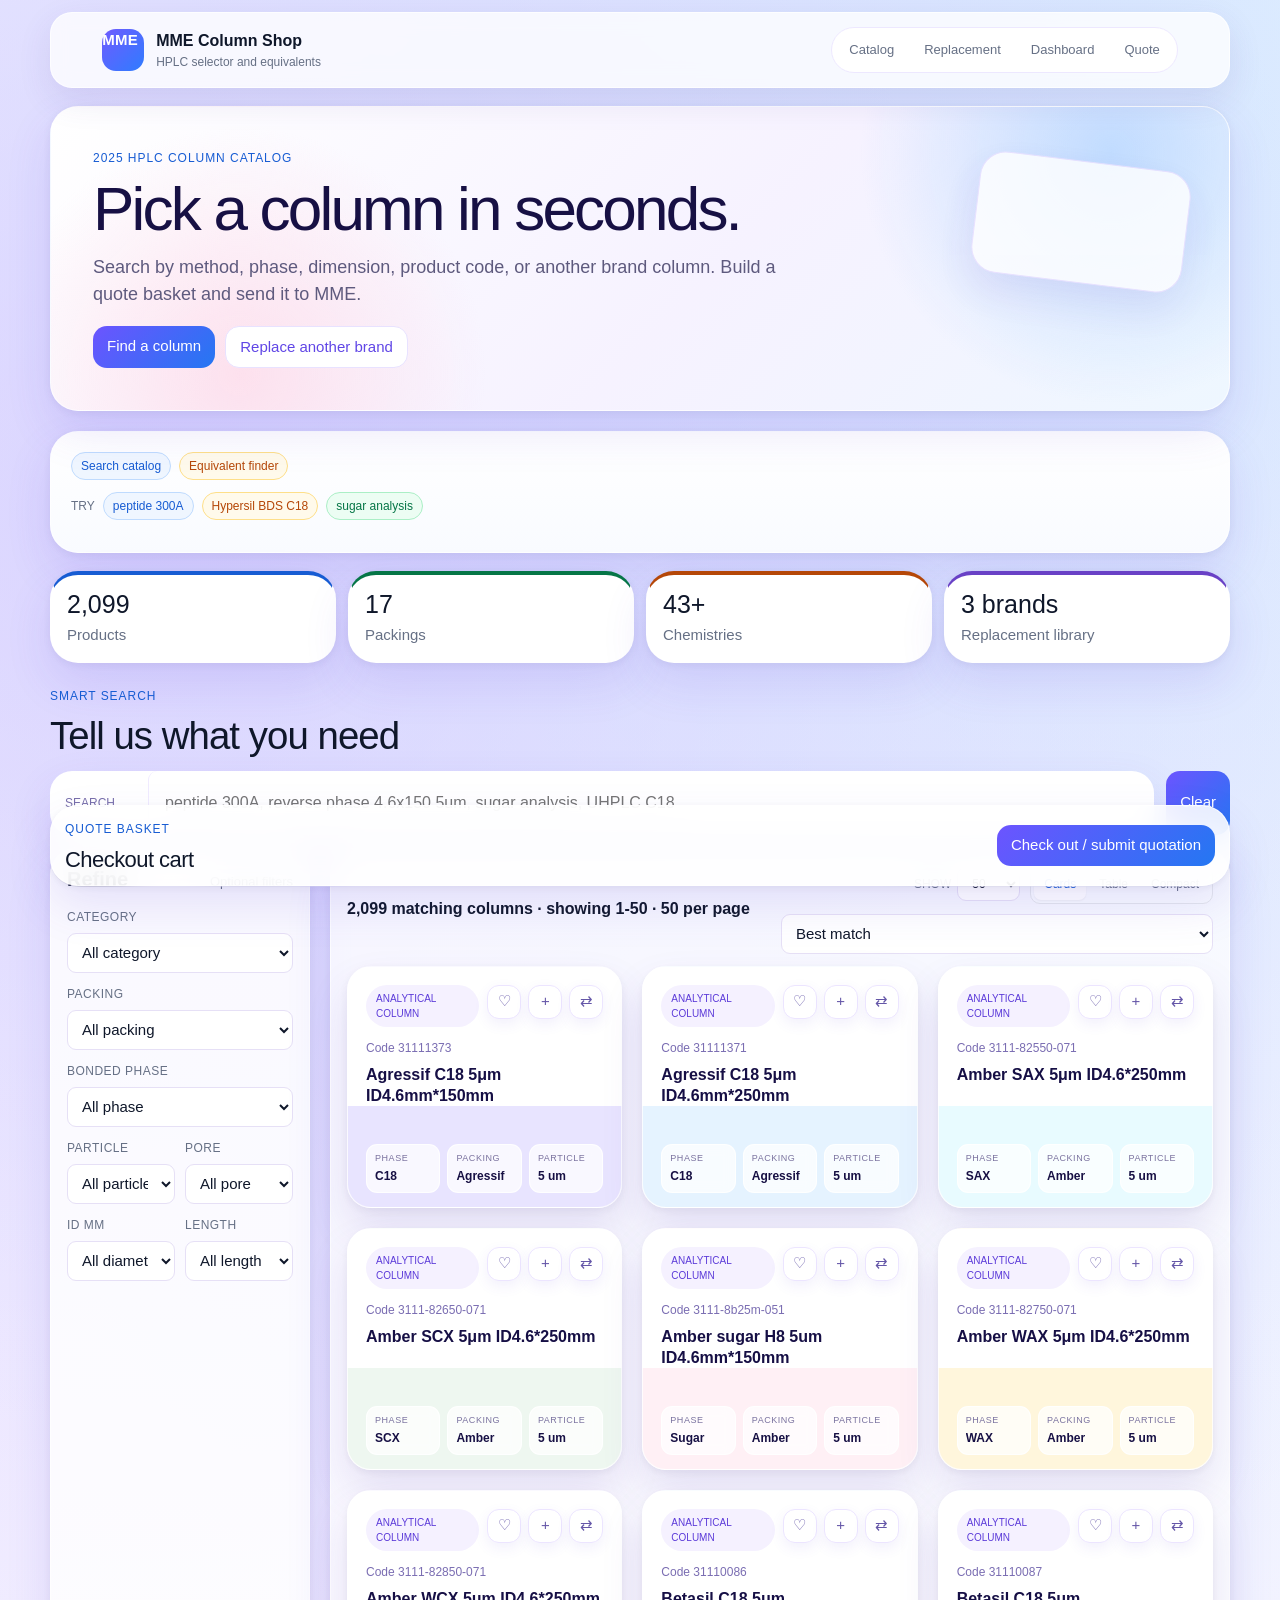
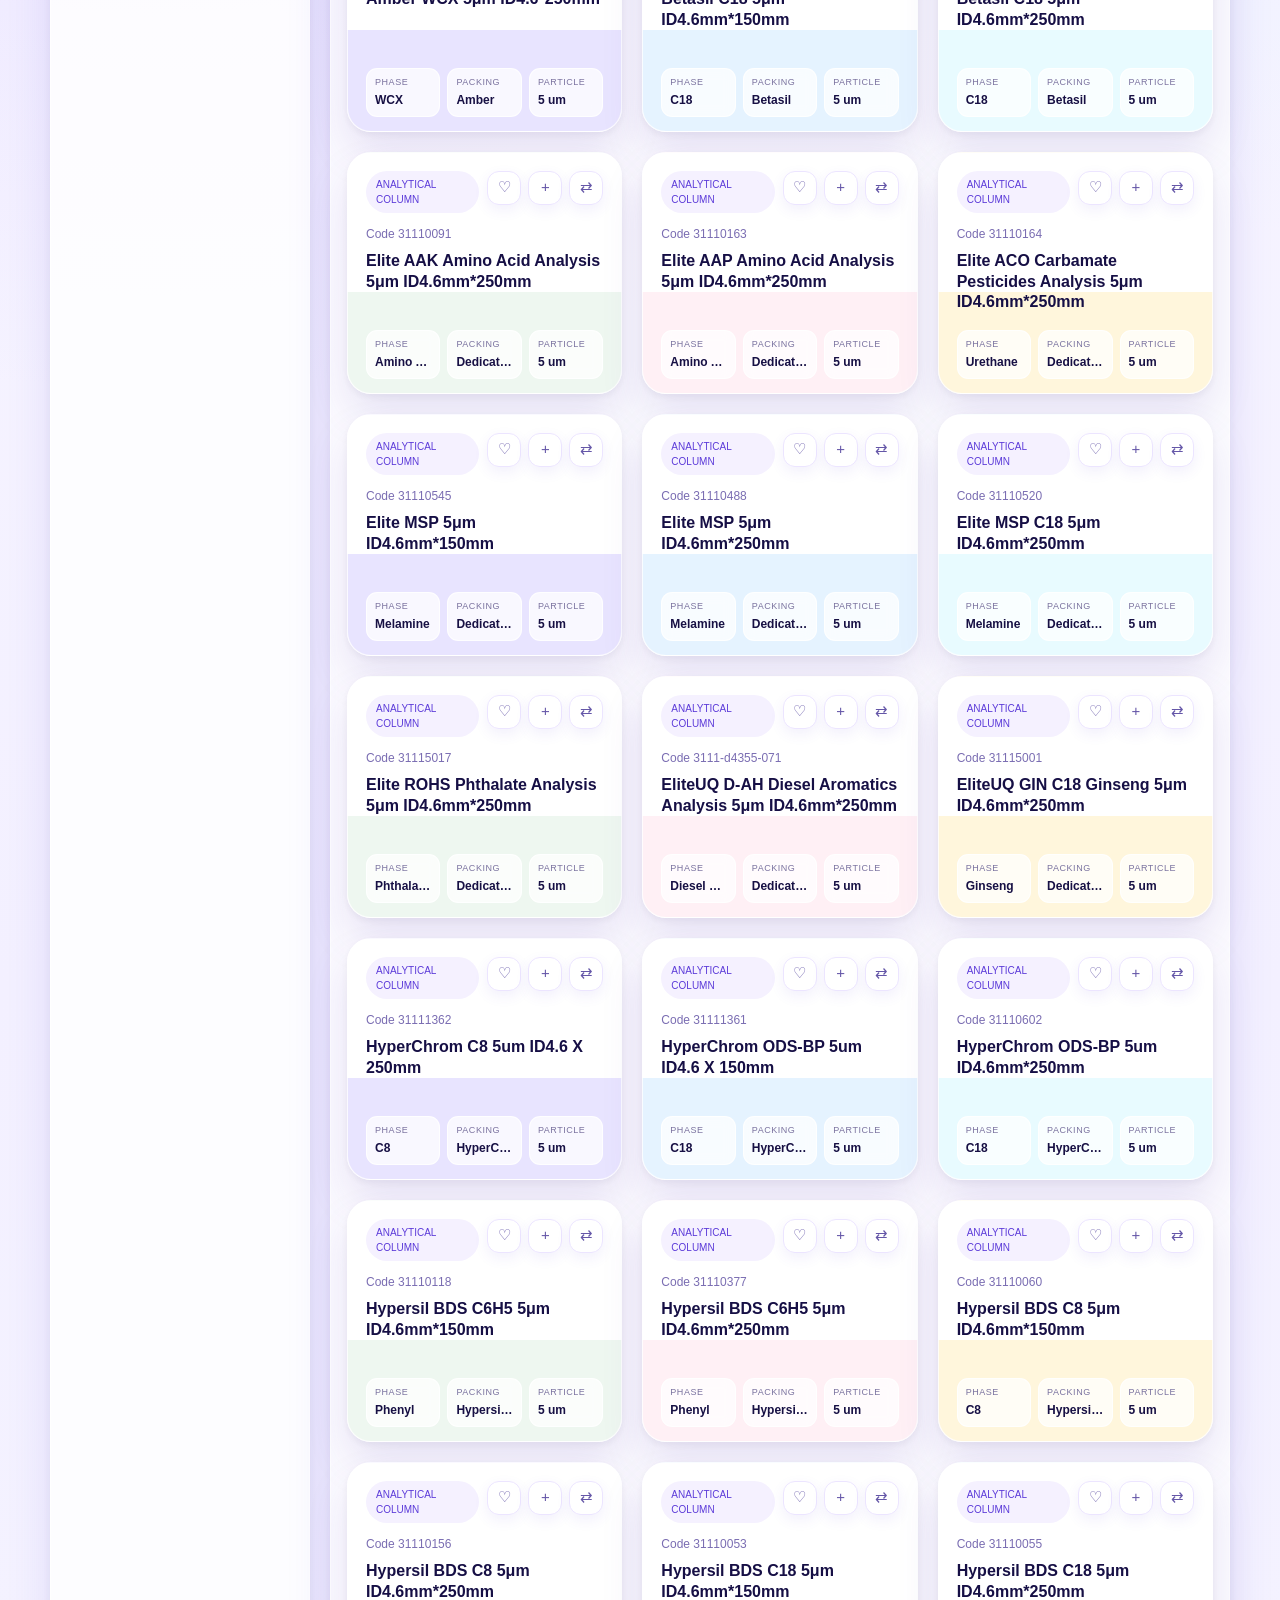
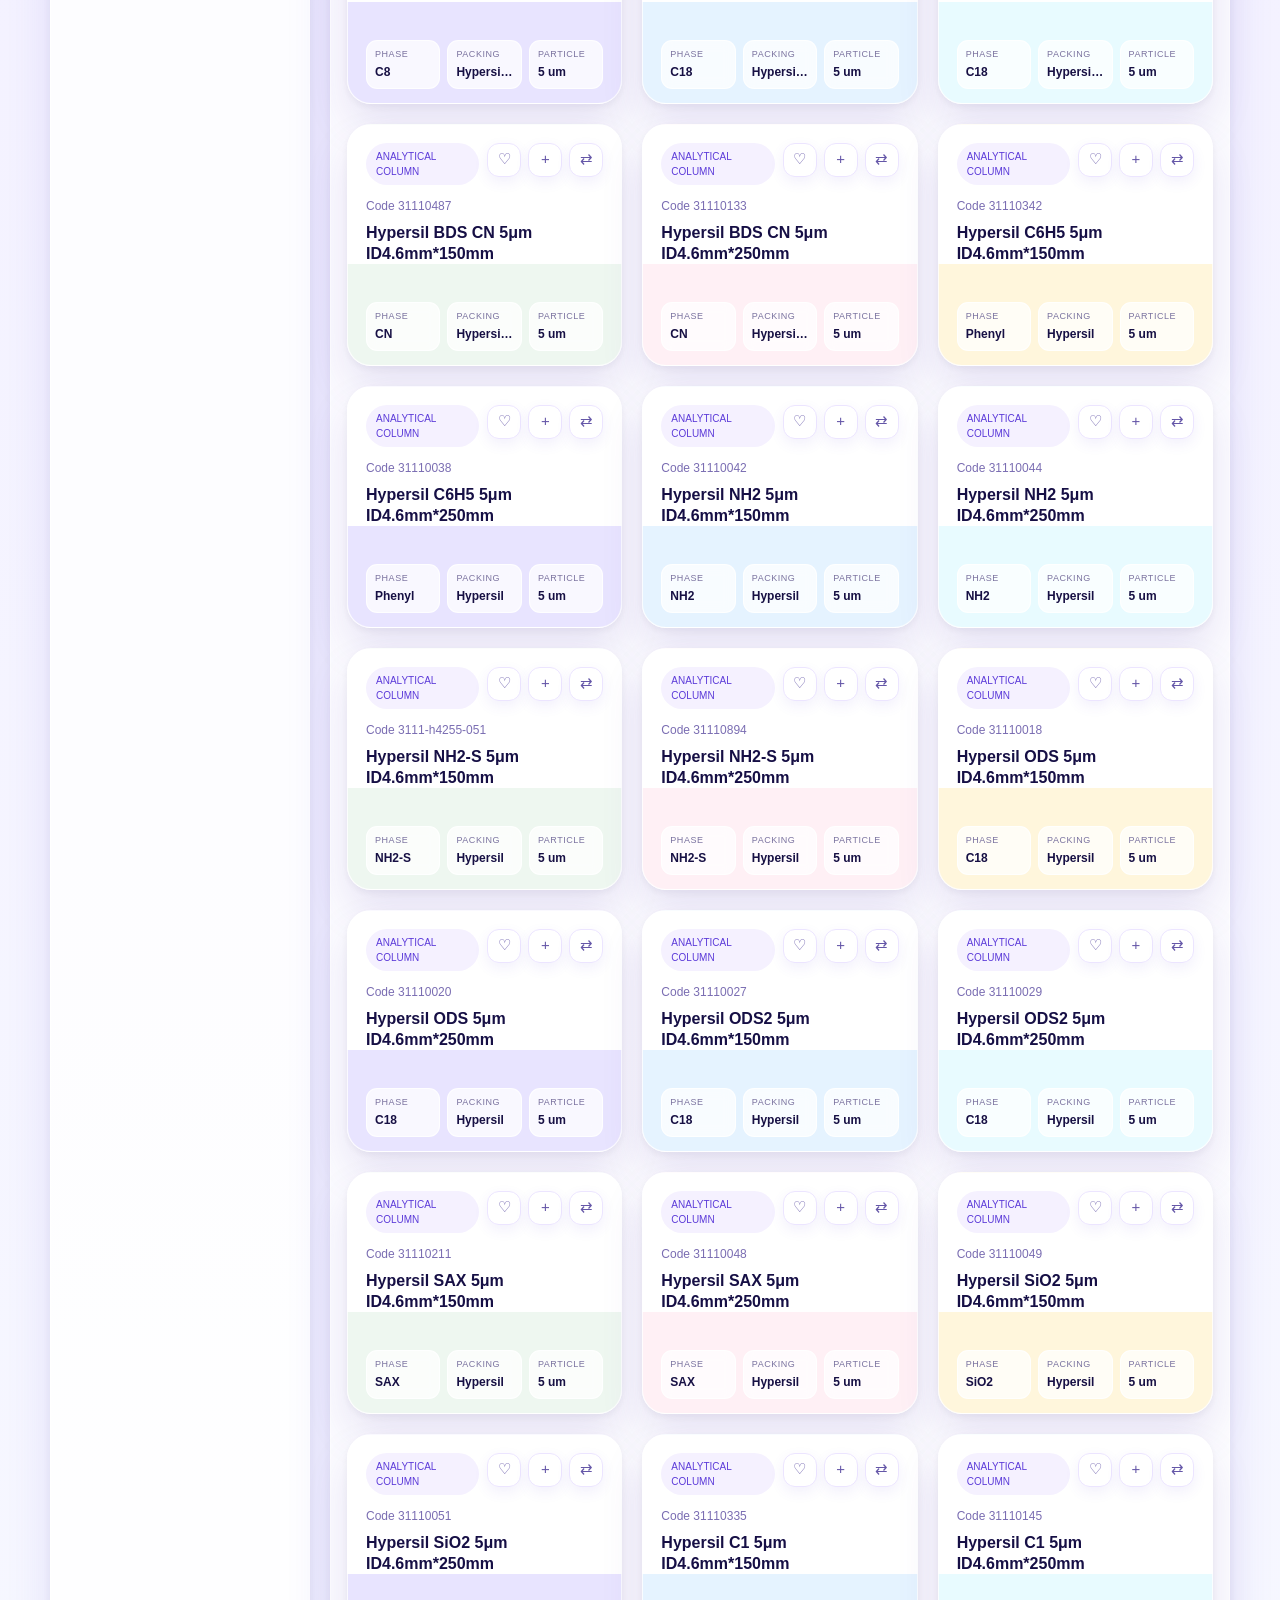
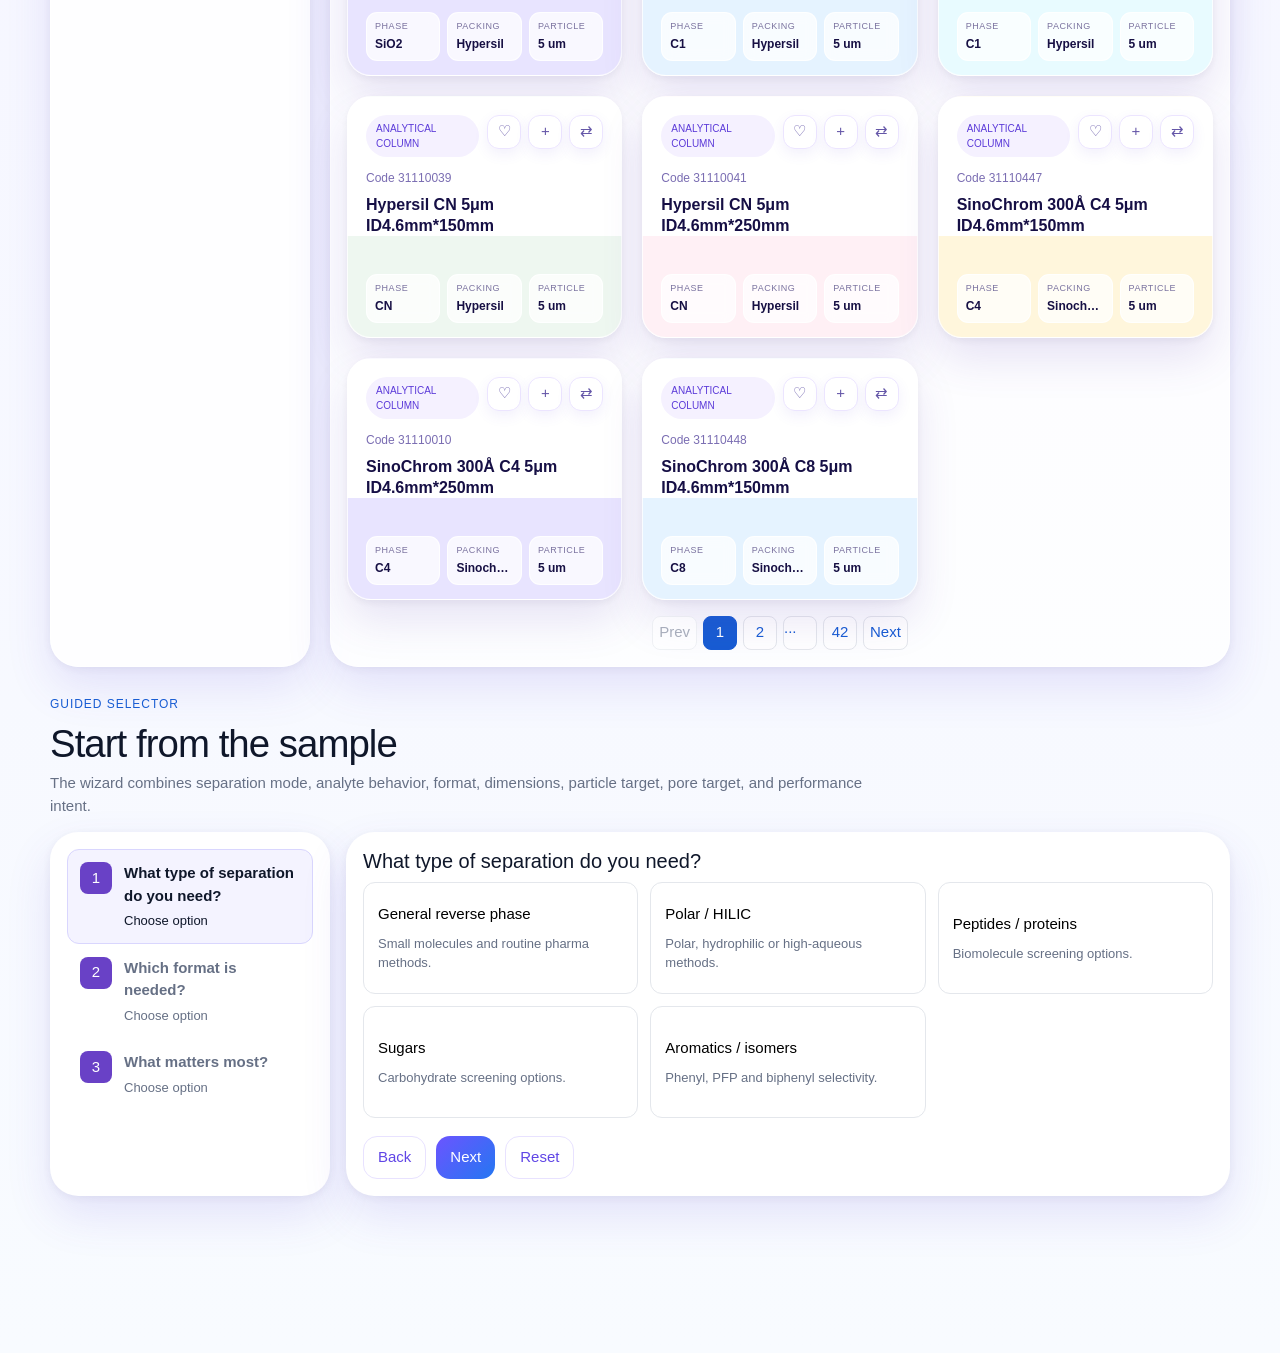
==== commit 26415800: "Enable optional modern card theme" ====
--- a/index.html
+++ b/index.html
@@ -13,6 +13,7 @@
     <meta property="og:image" content="assets/column-visual.svg">
     <meta name="theme-color" content="#2563eb">
     <link rel="stylesheet" href="styles.css">
+    <link rel="stylesheet" href="styles-card-theme.css" data-optional-theme="modern-cards">
   </head>
   <body>
     <header class="site-header">
@@ -49,4 +50,4 @@
     <script src="app-match-quality.js"></script>
     <script src="app-compare.js"></script>
   </body>
-</html>
+</html>
--- a/styles.css
+++ b/styles.css
@@ -26,47 +26,5 @@
 }
 *{box-sizing:border-box}
 html{scroll-behavior:smooth}
-body{
-  margin:0;
-  background:var(--bg);
-  color:var(--text);
-  font-family:Inter,"Segoe UI",Roboto,Arial,sans-serif;
-  font-size:15px;
-  line-height:1.5;
-  -webkit-font-smoothing:antialiased;
-  text-rendering:optimizeLegibility;
-}
-a{color:inherit;text-decoration:none}
-button,input,select,textarea{font:inherit}
-button{cursor:pointer}
-.site-header{
-  position:sticky;top:0;z-index:30;
-  display:flex;align-items:center;justify-content:space-between;gap:20px;
-  padding:14px clamp(20px,4vw,56px);
-  background:rgba(255,255,255,.96);
-  border-bottom:1px solid var(--line);
-  backdrop-filter:blur(10px);
-}
-.brand{display:flex;align-items:center;gap:12px;min-width:260px}.brand-mark{display:grid;place-items:center;width:42px;height:42px;border-radius:10px;background:var(--primary);color:white;font-weight:800;letter-spacing:.02em}.brand strong,.brand span{display:block}.brand strong{font-size:16px;color:var(--text-strong)}.brand div span{font-size:12px;color:var(--muted)}
-nav{display:flex;align-items:center;gap:4px;padding:4px;border:1px solid var(--line);border-radius:999px;background:var(--surface)}
-nav a{border-radius:999px;padding:8px 13px;color:var(--muted);font-size:13px;font-weight:700}nav a:hover{background:var(--primary-soft);color:var(--primary)}
-main{padding-bottom:48px}.hero,.stats,.catalog-section,.wizard-section,.quote-drawer{margin-left:clamp(20px,4vw,56px);margin-right:clamp(20px,4vw,56px)}
-.hero{display:grid;grid-template-columns:minmax(0,1.08fr) minmax(320px,.62fr);gap:20px;padding:28px 0 18px;align-items:stretch}.hero-copy,.hero-console,.stats div,.replacement-finder,.filters,.results-area,.wizard-panel,.wizard-card,.quote-drawer,.product-card,.compact-row,.quote-modal-card{background:var(--surface);border:1px solid var(--line);border-radius:var(--radius-lg);box-shadow:var(--shadow-sm)}
-.hero-copy{padding:30px}.hero-console{padding:20px;background:linear-gradient(180deg,#fff,var(--surface-2))}.eyebrow{margin:0 0 10px;color:var(--primary);font-size:12px;font-weight:800;letter-spacing:.08em;text-transform:uppercase}h1,h2,h3,h4,p{margin-top:0}h1{max-width:760px;margin-bottom:14px;font-size:clamp(38px,5vw,62px);line-height:1.02;letter-spacing:-.035em;color:var(--text-strong)}h2{margin-bottom:8px;font-size:clamp(28px,3vw,40px);line-height:1.08;letter-spacing:-.025em;color:var(--text-strong)}h3{margin-bottom:8px;font-size:20px;line-height:1.25;color:var(--text-strong)}.hero-copy p:not(.eyebrow){max-width:720px;color:var(--muted);font-size:18px}.hero-actions,.wizard-actions,.modal-actions{display:flex;flex-wrap:wrap;gap:10px;margin-top:18px}
-.button{min-height:40px;border:1px solid var(--line-strong);border-radius:10px;padding:9px 14px;background:var(--surface);color:var(--text);font-weight:700;box-shadow:var(--shadow-sm);transition:background .15s,border-color .15s,color .15s,transform .15s}.button:hover{border-color:var(--primary);color:var(--primary)}.button.primary{background:var(--primary);border-color:var(--primary);color:white}.button.primary:hover{background:var(--primary-700);color:white}.button.ghost{background:var(--surface);color:var(--primary)}
-.console-tabs,.hero-search-preview{display:flex;flex-wrap:wrap;gap:8px;margin-bottom:12px;align-items:center}.console-tabs a,.hero-search-preview strong,.pill,.expert-tag,.reason,.use-badge{display:inline-flex;align-items:center;min-height:26px;border:1px solid var(--line);border-radius:999px;padding:4px 9px;background:var(--surface);color:var(--muted);font-size:12px;font-weight:700}.console-tabs a:nth-child(1),.hero-search-preview strong:nth-child(2),.pill:nth-child(4n+1),.use-badge:nth-child(4n+1){background:var(--primary-soft);border-color:#bfdbfe;color:var(--primary)}.console-tabs a:nth-child(2),.hero-search-preview strong:nth-child(3),.pill:nth-child(4n+2),.use-badge:nth-child(4n+2){background:var(--warning-soft);border-color:#fedf89;color:var(--warning)}.hero-search-preview strong:nth-child(4),.pill:nth-child(4n+3),.use-badge:nth-child(4n+3){background:var(--success-soft);border-color:#abefc6;color:var(--success)}.pill:nth-child(4n+4),.use-badge:nth-child(4n+4){background:var(--purple-soft);border-color:#d9d6fe;color:var(--purple)}.hero-search-preview span{color:var(--muted);font-size:12px;font-weight:800;text-transform:uppercase}.column-art,.hero-console img{display:none!important}
-.stats{display:grid;grid-template-columns:repeat(4,minmax(0,1fr));gap:12px;margin-bottom:24px}.stats div{min-height:86px;padding:16px}.stats strong,.stats span{display:block}.stats strong{font-size:25px;line-height:1.1;color:var(--text-strong)}.stats span{margin-top:5px;color:var(--muted);font-weight:600}.stats div:nth-child(1){border-top:4px solid var(--primary)}.stats div:nth-child(2){border-top:4px solid var(--success)}.stats div:nth-child(3){border-top:4px solid var(--warning)}.stats div:nth-child(4){border-top:4px solid var(--purple)}
-.section-heading{max-width:820px;margin-bottom:14px}.section-note{color:var(--muted)}.catalog-section,.wizard-section{margin-bottom:28px;scroll-margin-top:86px}.search-shell{display:grid;grid-template-columns:minmax(0,1fr) auto;gap:12px;margin-bottom:12px}.search-box{display:grid;grid-template-columns:98px minmax(0,1fr);align-items:center;overflow:hidden;border:1px solid var(--line-strong);border-radius:var(--radius);background:var(--surface);box-shadow:var(--shadow-sm)}.search-box:focus-within,.replacement-box:focus-within,input:focus,select:focus,textarea:focus{outline:3px solid rgba(23,92,211,.14);outline-offset:1px}.search-box span{padding-left:15px;color:var(--muted);font-size:12px;font-weight:800;text-transform:uppercase}.search-box input{width:100%;min-height:56px;border:0;border-left:1px solid var(--line);padding:0 16px;background:transparent;outline:0;font-size:16px;color:var(--text-strong)}
-.expert-panel{display:grid;grid-template-columns:minmax(220px,.34fr) minmax(0,1fr);gap:14px;align-items:center;margin-bottom:14px;border:1px solid #bfdbfe;border-radius:var(--radius-lg);padding:15px;background:var(--primary-soft);box-shadow:var(--shadow-sm)}.expert-panel[hidden]{display:none}.expert-tags,.recommendations,.active-filters,.use-badges{display:flex;flex-wrap:wrap;gap:6px}
-.replacement-finder{display:grid;grid-template-columns:minmax(280px,.38fr) minmax(320px,.62fr);gap:16px;margin-bottom:18px;padding:18px}.replacement-copy p:not(.eyebrow){margin-bottom:0;color:var(--muted)}.replacement-box{display:grid;gap:8px;align-self:start;border:1px solid var(--line-strong);border-radius:var(--radius);padding:12px;background:var(--surface)}.replacement-box span,.filter-block label{color:var(--muted);font-size:12px;font-weight:800;letter-spacing:.04em;text-transform:uppercase}.replacement-box input{min-height:44px;width:100%;border:0;border-radius:8px;padding:0;outline:0;font-size:16px;color:var(--text-strong)}.replacement-results{grid-column:1/-1;display:grid;gap:12px}.replacement-card{display:grid;grid-template-columns:minmax(260px,.34fr) minmax(0,1fr);gap:12px;border-top:1px solid var(--line);padding-top:12px}.competitor-match,.mme-match{border:1px solid var(--line);border-radius:var(--radius);padding:14px;background:var(--surface)}.match-score{display:inline-flex;min-height:28px;border:1px solid #abefc6;border-radius:999px;padding:4px 10px;background:var(--success-soft);color:var(--success);font-size:12px;font-weight:800}
-.shop-layout,.wizard-layout{display:grid;grid-template-columns:280px minmax(0,1fr);gap:16px}.filters,.results-area,.wizard-panel,.wizard-card{padding:16px}.filter-heading{display:flex;justify-content:space-between;gap:12px;margin-bottom:14px;align-items:baseline}.filter-heading strong{font-size:20px;color:var(--text-strong)}.filter-heading span{color:var(--muted);font-size:13px;font-weight:600}.filter-block{display:grid;gap:7px;margin-bottom:12px}.filter-row{display:grid;grid-template-columns:1fr 1fr;gap:10px}select,input,textarea{border:1px solid var(--line-strong);border-radius:9px;background:var(--surface);color:var(--text-strong);box-shadow:none}select{min-height:40px;width:100%;padding:0 10px;background:var(--surface)}.results-bar{display:flex;align-items:center;justify-content:space-between;gap:14px;margin-bottom:12px}.results-bar strong{font-size:16px;color:var(--text-strong)}.result-tools{display:flex;gap:10px;align-items:center;flex-wrap:wrap;justify-content:flex-end}.page-size-label{display:flex;align-items:center;gap:6px;color:var(--muted);font-size:12px;font-weight:800;text-transform:uppercase}.page-size-label select{width:auto;min-height:34px}.view-switch{display:flex;gap:3px;padding:3px;border:1px solid var(--line);border-radius:10px;background:var(--surface-2)}.view-button{border:0;border-radius:7px;padding:7px 10px;background:transparent;color:var(--muted);font-size:12px;font-weight:800}.view-button.active{background:var(--surface);color:var(--primary);box-shadow:var(--shadow-sm)}
-.product-grid{display:grid;grid-template-columns:repeat(3,minmax(0,1fr));gap:14px}.product-card{display:flex;min-height:0;flex-direction:column;padding:14px;transition:border-color .15s,box-shadow .15s}.product-card:hover{border-color:#b7c6dd;box-shadow:var(--shadow-md)}.upgraded-card h3{min-height:0;margin:5px 0 9px;font-size:15px;line-height:1.35;font-weight:750;color:var(--text-strong)}.product-top{display:flex;align-items:center;justify-content:space-between;gap:8px;margin-bottom:6px}.category{border:1px solid var(--line);border-radius:999px;padding:4px 8px;background:var(--surface-2);color:var(--muted);font-size:10px;font-weight:800;text-transform:uppercase}.icon-button{display:grid;width:30px;height:30px;place-items:center;border:1px solid var(--line);border-radius:8px;background:var(--surface);color:var(--muted);font-size:15px;font-weight:800}.icon-button:hover,.icon-button.active{border-color:#f9a8d4;background:#fdf2f8;color:#be185d}.quick-actions{display:flex;gap:5px}.code{margin:0 0 2px;color:var(--primary);font-size:12px;font-weight:800}
-.specs{display:grid;grid-template-columns:1fr 1fr;gap:8px;margin:10px 0 12px}.specs div{min-width:0;border:1px solid var(--line);border-radius:10px;padding:8px;background:var(--surface-2)}.icon-specs dt{display:block;color:var(--muted);font-size:10px;font-weight:800;text-transform:uppercase;letter-spacing:.03em}.spec-icon{display:none}dd{margin:2px 0 0;overflow-wrap:anywhere;font-weight:750;font-size:13px;color:var(--text-strong)}.card-actions{display:grid;grid-template-columns:1fr 1fr;gap:8px;margin-top:auto}.product-quote,.product-compare{width:100%;min-height:38px;padding:8px 10px}.product-compare.active{background:var(--success-soft);border-color:#abefc6;color:var(--success)}
-.table-view,.compact-view{display:block}.table-wrap{width:100%;overflow-x:auto}.product-table{width:100%;border-collapse:separate;border-spacing:0;min-width:920px;background:var(--surface);border:1px solid var(--line);border-radius:var(--radius);overflow:hidden}.product-table th,.product-table td{border-bottom:1px solid var(--line);padding:10px 12px;text-align:left;vertical-align:top;font-size:13px}.product-table th{background:var(--surface-2);color:var(--muted);font-size:11px;font-weight:800;text-transform:uppercase;letter-spacing:.03em}.product-table tr:hover td{background:#fcfdff}.table-actions{white-space:nowrap}.table-actions button{border:1px solid var(--line);border-radius:8px;padding:6px 8px;background:var(--surface);color:var(--primary);font-size:12px;font-weight:700;margin-right:4px}.table-column-filters{display:grid;grid-template-columns:repeat(5,minmax(120px,1fr));gap:8px;margin-bottom:12px}.table-column-filters[hidden]{display:none}.table-column-filters label{display:grid;gap:4px;color:var(--muted);font-size:10px;font-weight:800;text-transform:uppercase}.table-column-filters input{min-height:34px;padding:0 10px}
-.compact-row{display:grid;grid-template-columns:minmax(220px,.35fr) minmax(0,1fr) auto;gap:12px;align-items:center;padding:12px;margin-bottom:10px}.compact-row.expanded{grid-template-columns:1fr}.compact-row span{display:block;color:var(--muted);font-size:12px}.compact-specs{display:flex;flex-wrap:wrap;gap:6px}.compact-specs span{border:1px solid var(--line);border-radius:999px;padding:5px 8px;background:var(--surface-2);color:var(--text);font-weight:650}.compact-variants{grid-column:1/-1;overflow-x:auto}
-.pagination{display:flex;justify-content:center;flex-wrap:wrap;gap:6px;margin-top:16px}.pagination button,.pagination span{min-width:34px;min-height:34px;border:1px solid var(--line);border-radius:8px;background:var(--surface);color:var(--primary);font-weight:800}.pagination button.active{background:var(--primary);border-color:var(--primary);color:white}.pagination button:disabled{color:var(--muted);cursor:not-allowed;opacity:.55}
-.compare-section{margin:0 clamp(20px,4vw,56px) 28px}.compare-toolbar{display:flex;align-items:center;justify-content:space-between;gap:12px;margin-bottom:10px}.compare-products-table th button{margin-top:6px;border:1px solid #fecdca;border-radius:8px;background:var(--danger-soft);color:var(--danger);font-size:12px;font-weight:700}.step{display:flex;gap:12px;padding:12px;border:1px solid transparent;border-radius:var(--radius);color:var(--muted)}.step.active{border-color:#d9d6fe;background:var(--purple-soft);color:var(--text-strong)}.step span{display:grid;flex:0 0 32px;height:32px;place-items:center;border-radius:8px;background:var(--purple);color:white;font-weight:800}.step p{margin:4px 0 0;font-size:13px}.choice-grid{display:grid;grid-template-columns:repeat(3,minmax(0,1fr));gap:12px}.choice{min-height:112px;border:1px solid var(--line);border-radius:var(--radius);padding:14px;background:var(--surface);text-align:left}.choice:hover,.choice.selected{border-color:#bfdbfe;background:var(--primary-soft)}.choice strong,.choice span{display:block}.choice span{margin-top:8px;color:var(--muted);font-size:13px}.hidden{display:none}
-.quote-drawer{position:sticky;bottom:14px;z-index:10;display:grid;grid-template-columns:220px minmax(0,1fr) auto;gap:14px;align-items:center;padding:14px;border-color:#bfdbfe;box-shadow:var(--shadow-md)}.quote-drawer h2{margin:0;font-size:22px}.cart-items{display:flex;min-height:40px;flex-wrap:wrap;gap:8px;align-items:center}.cart-item{display:inline-flex;align-items:center;gap:8px;border:1px solid #bfdbfe;border-radius:999px;padding:7px 10px;background:var(--primary-soft);color:var(--primary);font-size:13px;font-weight:700}.cart-item label{display:inline-flex;align-items:center;gap:4px;color:var(--muted);font-size:12px}.cart-item input{width:52px;min-height:28px;border-radius:8px;padding:0 8px}.cart-item button{border:0;background:transparent;color:#be185d;font-weight:800}.muted{color:var(--muted)}
-.quote-modal{border:0;border-radius:var(--radius-lg);padding:0;width:min(920px,92vw)}.quote-modal::backdrop{background:rgba(15,23,42,.45)}.quote-modal-card{padding:20px}.modal-header{display:flex;justify-content:space-between;align-items:start;gap:14px}.checkout-list{display:grid;gap:8px;margin:12px 0}.checkout-item{display:grid;grid-template-columns:120px 1fr auto;gap:10px;border:1px solid var(--line);border-radius:var(--radius);padding:10px;background:var(--surface-2)}.quote-form-grid{display:grid;grid-template-columns:1fr 1fr;gap:10px}.quote-form-grid label{display:grid;gap:5px;color:var(--muted);font-size:12px;font-weight:800;text-transform:uppercase}.quote-form-grid input,.quote-form-grid textarea{padding:10px}.quote-form-grid .full{grid-column:1/-1}.quote-disclaimer{color:var(--muted);font-size:13px;margin:12px 0}.spec-exact td:last-child{color:var(--success);font-weight:800}.spec-close td:last-child{color:var(--warning);font-weight:800}.spec-different td:last-child,.spec-gap td:last-child{color:var(--danger);font-weight:800}.spec-match,.spec-exact{background:var(--success-soft)}.spec-close{background:var(--warning-soft)}.spec-different,.spec-gap{background:var(--danger-soft)}
-@media(max-width:1180px){.hero,.shop-layout,.wizard-layout,.replacement-finder{grid-template-columns:1fr}.product-grid{grid-template-columns:repeat(2,minmax(0,1fr))}.table-column-filters{grid-template-columns:repeat(3,minmax(120px,1fr))}}
-@media(max-width:760px){.site-header,.quote-drawer,.search-shell,.search-box,.expert-panel,.replacement-card,.stats,.choice-grid,.product-grid,.quote-form-grid{grid-template-columns:1fr}.site-header{align-items:flex-start}nav{display:none}h1{font-size:38px}.hero{padding-top:18px}.filter-row{grid-template-columns:1fr}.search-box input{border-top:1px solid var(--line);border-left:0;min-height:52px}.quote-drawer{position:static}.table-column-filters{grid-template-columns:1fr}.checkout-item{grid-template-columns:1fr}.compact-row{grid-template-columns:1fr}.product-grid{grid-template-columns:1fr}.card-actions{grid-template-columns:1fr}}
+body{margin:0;background:var(--bg);color:var(--text);font-family:"Segoe UI",Roboto,Arial,sans-serif;font-size:15px;line-height:1.5;font-weight:400;-webkit-font-smoothing:antialiased;text-rendering:optimizeLegibility}
+a{color:inherit;text-decoration:none}button,input,select,textarea{font:inherit}button{cursor:pointer}.site-header{position:sticky;top:0;z-index:30;display:flex;align-items:center;justify-content:space-between;gap:20px;padding:14px clamp(20px,4vw,56px);background:rgba(255,255,255,.96);border-bottom:1px solid var(--line);backdrop-filter:blur(10px)}.brand{display:flex;align-items:center;gap:12px;min-width:260px}.brand-mark{display:grid;place-items:center;width:42px;height:42px;border-radius:10px;background:var(--primary);color:white;font-weight:600;letter-spacing:.02em}.brand strong,.brand span{display:block}.brand strong{font-size:16px;color:var(--text-strong);font-weight:500}.brand div span{font-size:12px;color:var(--muted)}nav{display:flex;align-items:center;gap:4px;padding:4px;border:1px solid var(--line);border-radius:999px;background:var(--surface)}nav a{border-radius:999px;padding:8px 13px;color:var(--muted);font-size:13px;font-weight:400}nav a:hover{background:var(--primary-soft);color:var(--primary)}main{padding-bottom:48px}.hero,.stats,.catalog-section,.wizard-section,.quote-drawer{margin-left:clamp(20px,4vw,56px);margin-right:clamp(20px,4vw,56px)}.hero{display:grid;grid-template-columns:minmax(0,1.08fr) minmax(320px,.62fr);gap:20px;padding:28px 0 18px;align-items:stretch}.hero-copy,.hero-console,.stats div,.replacement-finder,.filters,.results-area,.wizard-panel,.wizard-card,.quote-drawer,.product-card,.compact-row,.quote-modal-card,.dashboard-card,.equivalent-tools-panel,.dashboard-summary{background:var(--surface);border:1px solid var(--line);border-radius:var(--radius-lg);box-shadow:var(--shadow-sm)}.hero-copy{padding:30px}.hero-console{padding:20px;background:linear-gradient(180deg,#fff,var(--surface-2))}.eyebrow{margin:0 0 10px;color:var(--primary);font-size:12px;font-weight:500;letter-spacing:.08em;text-transform:uppercase}h1,h2,h3,h4,p{margin-top:0}h1{max-width:760px;margin-bottom:14px;font-size:clamp(38px,5vw,62px);line-height:1.02;letter-spacing:-.035em;color:var(--text-strong);font-weight:400}h2{margin-bottom:8px;font-size:clamp(28px,3vw,40px);line-height:1.08;letter-spacing:-.025em;color:var(--text-strong);font-weight:400}h3{margin-bottom:8px;font-size:20px;line-height:1.25;color:var(--text-strong);font-weight:400}.hero-copy p:not(.eyebrow){max-width:720px;color:var(--muted);font-size:18px}.hero-actions,.wizard-actions,.modal-actions{display:flex;flex-wrap:wrap;gap:10px;margin-top:18px}.button{min-height:40px;border:1px solid var(--line-strong);border-radius:10px;padding:9px 14px;background:var(--surface);color:var(--text);font-weight:400;box-shadow:var(--shadow-sm);transition:background .15s,border-color .15s,color .15s,transform .15s}.button:hover{border-color:var(--primary);color:var(--primary)}.button.primary{background:var(--primary);border-color:var(--primary);color:white}.button.primary:hover{background:var(--primary-700);color:white}.button.ghost{background:var(--surface);color:var(--primary)}.console-tabs,.hero-search-preview{display:flex;flex-wrap:wrap;gap:8px;margin-bottom:12px;align-items:center}.console-tabs a,.hero-search-preview strong,.pill,.expert-tag,.reason{display:inline-flex;align-items:center;min-height:26px;border:1px solid var(--line);border-radius:999px;padding:4px 9px;background:var(--surface);color:var(--muted);font-size:12px;font-weight:400}.console-tabs a:nth-child(1),.hero-search-preview strong:nth-child(2),.pill:nth-child(4n+1){background:var(--primary-soft);border-color:#bfdbfe;color:var(--primary)}.console-tabs a:nth-child(2),.hero-search-preview strong:nth-child(3),.pill:nth-child(4n+2){background:var(--warning-soft);border-color:#fedf89;color:var(--warning)}.hero-search-preview strong:nth-child(4),.pill:nth-child(4n+3){background:var(--success-soft);border-color:#abefc6;color:var(--success)}.pill:nth-child(4n+4){background:var(--purple-soft);border-color:#d9d6fe;color:var(--purple)}.hero-search-preview span{color:var(--muted);font-size:12px;font-weight:400;text-transform:uppercase}.use-badges,.use-badge{display:none!important}.column-art,.hero-console img{display:none!important}.stats{display:grid;grid-template-columns:repeat(4,minmax(0,1fr));gap:12px;margin-bottom:24px}.stats div{min-height:86px;padding:16px}.stats strong,.stats span{display:block}.stats strong{font-size:25px;line-height:1.1;color:var(--text-strong);font-weight:400}.stats span{margin-top:5px;color:var(--muted);font-weight:400}.stats div:nth-child(1){border-top:4px solid var(--primary)}.stats div:nth-child(2){border-top:4px solid var(--success)}.stats div:nth-child(3){border-top:4px solid var(--warning)}.stats div:nth-child(4){border-top:4px solid var(--purple)}.section-heading{max-width:820px;margin-bottom:14px}.section-note{color:var(--muted)}.catalog-section,.wizard-section{margin-bottom:28px;scroll-margin-top:86px}.search-shell{display:grid;grid-template-columns:minmax(0,1fr) auto;gap:12px;margin-bottom:12px}.search-box{display:grid;grid-template-columns:98px minmax(0,1fr);align-items:center;overflow:hidden;border:1px solid var(--line-strong);border-radius:var(--radius);background:var(--surface);box-shadow:var(--shadow-sm)}.search-box:focus-within,.replacement-box:focus-within,input:focus,select:focus,textarea:focus{outline:3px solid rgba(23,92,211,.14);outline-offset:1px}.search-box span{padding-left:15px;color:var(--muted);font-size:12px;font-weight:400;text-transform:uppercase}.search-box input{width:100%;min-height:56px;border:0;border-left:1px solid var(--line);padding:0 16px;background:transparent;outline:0;font-size:16px;color:var(--text-strong)}.expert-panel{display:grid;grid-template-columns:minmax(220px,.34fr) minmax(0,1fr);gap:14px;align-items:center;margin-bottom:14px;border:1px solid #bfdbfe;border-radius:var(--radius-lg);padding:15px;background:var(--primary-soft);box-shadow:var(--shadow-sm)}.expert-panel[hidden]{display:none}.expert-tags,.recommendations,.active-filters{display:flex;flex-wrap:wrap;gap:6px}.replacement-finder{display:grid;grid-template-columns:minmax(280px,.38fr) minmax(320px,.62fr);gap:16px;margin-bottom:18px;padding:18px}.replacement-copy p:not(.eyebrow){margin-bottom:0;color:var(--muted)}.replacement-box{display:grid;gap:8px;align-self:start;border:1px solid var(--line-strong);border-radius:var(--radius);padding:12px;background:var(--surface)}.replacement-box span,.filter-block label{color:var(--muted);font-size:12px;font-weight:400;letter-spacing:.04em;text-transform:uppercase}.replacement-box input{min-height:44px;width:100%;border:0;border-radius:8px;padding:0;outline:0;font-size:16px;color:var(--text-strong)}.replacement-results{grid-column:1/-1;display:grid;gap:12px}.replacement-card{display:grid;grid-template-columns:minmax(260px,.34fr) minmax(0,1fr);gap:12px;border-top:1px solid var(--line);padding-top:12px}.competitor-match,.mme-match{border:1px solid var(--line);border-radius:var(--radius);padding:14px;background:var(--surface)}.match-score{display:inline-flex;min-height:28px;border:1px solid #abefc6;border-radius:999px;padding:4px 10px;background:var(--success-soft);color:var(--success);font-size:12px;font-weight:400}.shop-layout,.wizard-layout{display:grid;grid-template-columns:280px minmax(0,1fr);gap:16px}.filters,.results-area,.wizard-panel,.wizard-card{padding:16px}.filter-heading{display:flex;justify-content:space-between;gap:12px;margin-bottom:14px;align-items:baseline}.filter-heading strong{font-size:20px;color:var(--text-strong);font-weight:400}.filter-heading span{color:var(--muted);font-size:13px;font-weight:400}.filter-block{display:grid;gap:7px;margin-bottom:12px}.filter-row{display:grid;grid-template-columns:1fr 1fr;gap:10px}select,input,textarea{border:1px solid var(--line-strong);border-radius:9px;background:var(--surface);color:var(--text-strong);box-shadow:none}select{min-height:40px;width:100%;padding:0 10px;background:var(--surface)}.results-bar{display:flex;align-items:center;justify-content:space-between;gap:14px;margin-bottom:12px}.results-bar strong{font-size:16px;color:var(--text-strong);font-weight:400}.result-tools{display:flex;gap:10px;align-items:center;flex-wrap:wrap;justify-content:flex-end}.page-size-label{display:flex;align-items:center;gap:6px;color:var(--muted);font-size:12px;font-weight:400;text-transform:uppercase}.page-size-label select{width:auto;min-height:34px}.view-switch{display:flex;gap:3px;padding:3px;border:1px solid var(--line);border-radius:10px;background:var(--surface-2)}.view-button{border:0;border-radius:7px;padding:7px 10px;background:transparent;color:var(--muted);font-size:12px;font-weight:400}.view-button.active{background:var(--surface);color:var(--primary);box-shadow:var(--shadow-sm)}.product-grid{display:grid;grid-template-columns:repeat(3,minmax(0,1fr));gap:14px}.product-card{display:flex;min-height:0;flex-direction:column;padding:14px;transition:border-color .15s,box-shadow .15s}.product-card:hover{border-color:#b7c6dd;box-shadow:var(--shadow-md)}.upgraded-card h3{min-height:0;margin:5px 0 10px;font-size:15px;line-height:1.35;font-weight:600;color:var(--text-strong)}.product-top{display:flex;align-items:center;justify-content:space-between;gap:8px;margin-bottom:6px}.category{border:1px solid var(--line);border-radius:999px;padding:4px 8px;background:var(--surface-2);color:var(--muted);font-size:10px;font-weight:400;text-transform:uppercase}.icon-button{display:grid;width:32px;height:32px;place-items:center;border:1px solid var(--line);border-radius:8px;background:var(--surface);color:var(--muted);font-size:15px;font-weight:400}.icon-button:hover,.icon-button.active{border-color:#bfdbfe;background:var(--primary-soft);color:var(--primary)}.favorite.active{border-color:#f9a8d4;background:#fdf2f8;color:#be185d}.product-compare.active{border-color:#abefc6;background:var(--success-soft);color:var(--success)}.quick-actions{display:flex;gap:5px}.code{margin:0 0 2px;color:var(--primary);font-size:12px;font-weight:400}.specs{display:grid;grid-template-columns:1fr;gap:4px;margin:8px 0 0}.specs div{display:flex;justify-content:space-between;gap:12px;min-width:0;border-bottom:1px solid var(--line);padding:6px 0;background:transparent}.specs div:last-child{border-bottom:0}.icon-specs dt{display:block;color:var(--muted);font-size:12px;font-weight:400;text-transform:none;letter-spacing:0}.spec-icon{display:none}dd{margin:0;overflow-wrap:anywhere;font-weight:400;font-size:13px;color:var(--text-strong);text-align:right}.card-actions{display:none}.table-view,.compact-view{display:block}.table-wrap{width:100%;overflow-x:auto}.product-table{width:100%;border-collapse:separate;border-spacing:0;min-width:920px;background:var(--surface);border:1px solid var(--line);border-radius:var(--radius);overflow:hidden}.product-table th,.product-table td{border-bottom:1px solid var(--line);padding:10px 12px;text-align:left;vertical-align:top;font-size:13px}.product-table th{background:var(--surface-2);color:var(--muted);font-size:11px;font-weight:400;text-transform:uppercase;letter-spacing:.03em}.product-table tr:hover td{background:#fcfdff}.table-actions{white-space:nowrap}.table-actions button{border:1px solid var(--line);border-radius:8px;padding:6px 8px;background:var(--surface);color:var(--primary);font-size:12px;font-weight:400;margin-right:4px}.table-column-filters{display:grid;grid-template-columns:repeat(5,minmax(120px,1fr));gap:8px;margin-bottom:12px}.table-column-filters[hidden]{display:none}.table-column-filters label{display:grid;gap:4px;color:var(--muted);font-size:10px;font-weight:400;text-transform:uppercase}.table-column-filters input{min-height:34px;padding:0 10px}.compact-row{display:grid;grid-template-columns:minmax(220px,.35fr) minmax(0,1fr) auto;gap:12px;align-items:center;padding:12px;margin-bottom:10px}.compact-row.expanded{grid-template-columns:1fr}.compact-row span{display:block;color:var(--muted);font-size:12px}.compact-specs{display:flex;flex-wrap:wrap;gap:6px}.compact-specs span{border:1px solid var(--line);border-radius:999px;padding:5px 8px;background:var(--surface-2);color:var(--text);font-weight:400}.compact-variants{grid-column:1/-1;overflow-x:auto}.pagination{display:flex;justify-content:center;flex-wrap:wrap;gap:6px;margin-top:16px}.pagination button,.pagination span{min-width:34px;min-height:34px;border:1px solid var(--line);border-radius:8px;background:var(--surface);color:var(--primary);font-weight:400}.pagination button.active{background:var(--primary);border-color:var(--primary);color:white}.pagination button:disabled{color:var(--muted);cursor:not-allowed;opacity:.55}.compare-section{margin:0 clamp(20px,4vw,56px) 28px}.compare-toolbar{display:flex;align-items:center;justify-content:space-between;gap:12px;margin-bottom:10px}.compare-products-table th button{margin-top:6px;border:1px solid #fecdca;border-radius:8px;background:var(--danger-soft);color:var(--danger);font-size:12px;font-weight:400}.step{display:flex;gap:12px;padding:12px;border:1px solid transparent;border-radius:var(--radius);color:var(--muted)}.step.active{border-color:#d9d6fe;background:var(--purple-soft);color:var(--text-strong)}.step span{display:grid;flex:0 0 32px;height:32px;place-items:center;border-radius:8px;background:var(--purple);color:white;font-weight:400}.step p{margin:4px 0 0;font-size:13px}.choice-grid{display:grid;grid-template-columns:repeat(3,minmax(0,1fr));gap:12px}.choice{min-height:112px;border:1px solid var(--line);border-radius:var(--radius);padding:14px;background:var(--surface);text-align:left}.choice:hover,.choice.selected{border-color:#bfdbfe;background:var(--primary-soft)}.choice strong,.choice span{display:block}.choice strong{font-weight:400}.choice span{margin-top:8px;color:var(--muted);font-size:13px}.hidden{display:none}.quote-drawer{position:sticky;bottom:14px;z-index:10;display:grid;grid-template-columns:220px minmax(0,1fr) auto;gap:14px;align-items:center;padding:14px;border-color:#bfdbfe;box-shadow:var(--shadow-md)}.quote-drawer h2{margin:0;font-size:22px}.cart-items{display:flex;min-height:40px;flex-wrap:wrap;gap:8px;align-items:center}.cart-item{display:inline-flex;align-items:center;gap:8px;border:1px solid #bfdbfe;border-radius:999px;padding:7px 10px;background:var(--primary-soft);color:var(--primary);font-size:13px;font-weight:400}.cart-item label{display:inline-flex;align-items:center;gap:4px;color:var(--muted);font-size:12px}.cart-item input{width:52px;min-height:28px;border-radius:8px;padding:0 8px}.cart-item button{border:0;background:transparent;color:#be185d;font-weight:400}.muted{color:var(--muted)}.quote-modal{border:0;border-radius:var(--radius-lg);padding:0;width:min(920px,92vw)}.quote-modal::backdrop{background:rgba(15,23,42,.45)}.quote-modal-card{padding:20px}.modal-header{display:flex;justify-content:space-between;align-items:start;gap:14px}.checkout-list{display:grid;gap:8px;margin:12px 0}.checkout-item{display:grid;grid-template-columns:120px 1fr auto;gap:10px;border:1px solid var(--line);border-radius:var(--radius);padding:10px;background:var(--surface-2)}.quote-form-grid{display:grid;grid-template-columns:1fr 1fr;gap:10px}.quote-form-grid label{display:grid;gap:5px;color:var(--muted);font-size:12px;font-weight:400;text-transform:uppercase}.quote-form-grid input,.quote-form-grid textarea{padding:10px}.quote-form-grid .full{grid-column:1/-1}.quote-disclaimer{color:var(--muted);font-size:13px;margin:12px 0}.spec-exact td:last-child{color:var(--success);font-weight:400}.spec-close td:last-child{color:var(--warning);font-weight:400}.spec-different td:last-child,.spec-gap td:last-child{color:var(--danger);font-weight:400}.spec-match,.spec-exact{background:var(--success-soft)}.spec-close{background:var(--warning-soft)}.spec-different,.spec-gap{background:var(--danger-soft)}.dashboard-page{padding-bottom:48px}.dashboard-hero{grid-template-columns:minmax(0,1fr) minmax(280px,.5fr)}.dashboard-summary{display:grid;grid-template-columns:1fr 1fr;gap:12px;padding:16px}.dashboard-summary div{border:1px solid var(--line);border-radius:var(--radius);padding:14px;background:var(--surface-2)}.dashboard-summary span{display:block;color:var(--muted);font-size:12px}.dashboard-summary strong{display:block;margin-top:4px;font-size:28px;font-weight:400;color:var(--text-strong)}.dashboard-grid{display:grid;grid-template-columns:1fr 1fr;gap:16px;margin:0 clamp(20px,4vw,56px) 28px}.dashboard-card{padding:16px}.dashboard-card-head{display:flex;justify-content:space-between;gap:12px;align-items:start;margin-bottom:12px}.dashboard-list{display:grid;gap:8px}.dashboard-list-row{border:1px solid var(--line);border-radius:var(--radius);padding:12px;background:var(--surface-2)}.dashboard-list-row span,.dashboard-list-row em{display:block;color:var(--muted);font-size:12px;font-style:normal}.dashboard-list-row strong{display:block;color:var(--text-strong);font-weight:400;margin:3px 0}.dashboard-empty{border:1px dashed var(--line-strong);border-radius:var(--radius);padding:16px;color:var(--muted);background:var(--surface-2)}.equivalent-tools-panel{padding:20px}.equivalent-tools-panel ul{margin:0;padding-left:18px;color:var(--muted)}.equivalent-tools-panel li{margin-bottom:9px}.equivalent-tools-panel strong{font-weight:400;color:var(--text-strong)}.replacement-only-section{margin-left:clamp(20px,4vw,56px);margin-right:clamp(20px,4vw,56px)}.replacement-builder{grid-column:1/-1;display:grid;grid-template-columns:repeat(6,minmax(120px,1fr)) auto;gap:8px;border-top:1px solid var(--line);padding-top:12px}.replacement-builder label{display:grid;gap:4px;color:var(--muted);font-size:12px;text-transform:uppercase}.replacement-builder input{min-height:38px;padding:0 10px}.always-open{display:grid!important}@media(max-width:1180px){.hero,.shop-layout,.wizard-layout,.replacement-finder,.dashboard-hero{grid-template-columns:1fr}.product-grid{grid-template-columns:repeat(2,minmax(0,1fr))}.table-column-filters{grid-template-columns:repeat(3,minmax(120px,1fr))}.replacement-builder{grid-template-columns:repeat(3,minmax(120px,1fr))}.dashboard-grid{grid-template-columns:1fr}}@media(max-width:760px){.site-header,.quote-drawer,.search-shell,.search-box,.expert-panel,.replacement-card,.stats,.choice-grid,.product-grid,.quote-form-grid,.dashboard-summary{grid-template-columns:1fr}.site-header{align-items:flex-start}nav{display:none}h1{font-size:38px}.hero{padding-top:18px}.filter-row{grid-template-columns:1fr}.search-box input{border-top:1px solid var(--line);border-left:0;min-height:52px}.quote-drawer{position:static}.table-column-filters{grid-template-columns:1fr}.checkout-item{grid-template-columns:1fr}.compact-row{grid-template-columns:1fr}.product-grid{grid-template-columns:1fr}.replacement-builder{grid-template-columns:1fr}}
--- a/styles-card-theme.css
+++ b/styles-card-theme.css
@@ -0,0 +1,108 @@
+/* Optional modern card theme. Remove this file link from the HTML to revert to the previous design. */
+:root{
+  --theme-bg:#f3f0ff;
+  --theme-bg-2:#eef7ff;
+  --theme-card:#ffffff;
+  --theme-ink:#14133b;
+  --theme-muted:#726f91;
+  --theme-purple:#6046e6;
+  --theme-blue:#2563eb;
+  --theme-border:#e7defc;
+  --theme-shadow:0 20px 45px rgba(91,67,214,.13),0 2px 8px rgba(25,24,70,.06);
+}
+body{
+  background:
+    radial-gradient(circle at 12% 8%,rgba(198,180,255,.5),transparent 26%),
+    radial-gradient(circle at 88% 2%,rgba(190,229,255,.55),transparent 28%),
+    linear-gradient(180deg,#fbfaff 0%,var(--theme-bg) 42%,#f8fbff 100%);
+  color:var(--theme-ink);
+}
+.site-header{
+  width:min(1180px,calc(100% - 28px));
+  top:12px;
+  margin:0 auto;
+  border:1px solid rgba(255,255,255,.72);
+  border-radius:22px;
+  background:rgba(255,255,255,.78);
+  box-shadow:0 12px 34px rgba(72,57,145,.11);
+}
+.brand-mark{
+  background:linear-gradient(135deg,#6f5bff,#2f7cff);
+  border-radius:14px;
+}
+nav{
+  border-color:#ede8ff;
+  background:#fff;
+  box-shadow:inset 0 0 0 1px rgba(255,255,255,.8);
+}
+nav a:hover{background:#f1edff;color:var(--theme-purple)}
+.hero,.stats,.catalog-section,.wizard-section,.quote-drawer,.replacement-only-section,.dashboard-grid{
+  max-width:1180px;
+  margin-left:auto;
+  margin-right:auto;
+  width:calc(100% - 40px);
+}
+.hero{
+  grid-template-columns:minmax(0,1fr);
+  padding-top:30px;
+}
+.hero-copy,.hero-console,.stats div,.filters,.results-area,.wizard-panel,.wizard-card,.quote-drawer,.replacement-finder,.dashboard-card,.equivalent-tools-panel,.dashboard-summary{
+  border:1px solid rgba(255,255,255,.7);
+  border-radius:28px;
+  box-shadow:var(--theme-shadow);
+}
+.hero-copy{
+  overflow:hidden;
+  position:relative;
+  min-height:250px;
+  padding:42px;
+  background:
+    radial-gradient(circle at 90% 15%,rgba(133,190,255,.45),transparent 23%),
+    radial-gradient(circle at 16% 88%,rgba(255,205,223,.55),transparent 24%),
+    linear-gradient(135deg,#fff 0%,#f6f2ff 56%,#eef7ff 100%);
+}
+.hero-copy:after{
+  content:"";
+  position:absolute;
+  right:42px;
+  top:54px;
+  width:210px;
+  height:120px;
+  border-radius:26px;
+  background:#fff;
+  border:1px solid #eadfff;
+  box-shadow:0 18px 38px rgba(98,69,197,.14);
+  transform:rotate(7deg);
+  opacity:.8;
+}
+.hero-copy h1,.hero-copy p,.hero-actions,.hero-copy .eyebrow{position:relative;z-index:1;max-width:760px}
+h1{color:#171044;letter-spacing:-.045em}.hero-copy p:not(.eyebrow){color:#5e5a7e}.button{border-radius:14px;box-shadow:none}.button.primary{background:linear-gradient(135deg,#6c54ff,#2477f2);border:0}.button.ghost{border-color:#e8e2ff;color:var(--theme-purple);background:#fff}
+.search-shell{max-width:1180px;margin-left:auto;margin-right:auto}.search-box{border:0;border-radius:22px;box-shadow:0 18px 44px rgba(91,67,214,.12);background:#fff}.search-box span{color:#776eaa}.search-box input{min-height:64px;border-left:1px solid #f0ebff}.expert-panel{border:0;background:#fff;box-shadow:var(--theme-shadow)}
+.shop-layout{grid-template-columns:260px minmax(0,1fr);gap:20px}.filters{background:rgba(255,255,255,.82)}.results-area{background:rgba(255,255,255,.72)}
+.product-grid{grid-template-columns:repeat(3,minmax(245px,1fr));gap:20px;align-items:stretch}
+.product-card{
+  position:relative;
+  overflow:hidden;
+  min-height:242px;
+  padding:18px 18px 54px;
+  border:1px solid rgba(255,255,255,.78);
+  border-radius:24px;
+  background:
+    linear-gradient(180deg,#ffffff 0%,#ffffff 58%,#ebe7ff 58%,#ebe7ff 100%);
+  box-shadow:0 22px 42px rgba(89,63,180,.13),0 3px 8px rgba(25,24,70,.06);
+  transition:transform .18s ease,box-shadow .18s ease,border-color .18s ease;
+}
+.product-card:hover{transform:translateY(-4px);box-shadow:0 28px 56px rgba(89,63,180,.18),0 5px 10px rgba(25,24,70,.08);border-color:#d9ccff}
+.product-card:nth-child(6n+1){background:linear-gradient(180deg,#fff 0%,#fff 58%,#e8e4ff 58%,#e8e4ff 100%)}
+.product-card:nth-child(6n+2){background:linear-gradient(180deg,#fff 0%,#fff 58%,#e5f3ff 58%,#e5f3ff 100%)}
+.product-card:nth-child(6n+3){background:linear-gradient(180deg,#fff 0%,#fff 58%,#e8fbff 58%,#e8fbff 100%)}
+.product-card:nth-child(6n+4){background:linear-gradient(180deg,#fff 0%,#fff 58%,#eef7f0 58%,#eef7f0 100%)}
+.product-card:nth-child(6n+5){background:linear-gradient(180deg,#fff 0%,#fff 58%,#fff0f5 58%,#fff0f5 100%)}
+.product-card:nth-child(6n+6){background:linear-gradient(180deg,#fff 0%,#fff 58%,#fff6dc 58%,#fff6dc 100%)}
+.product-top{align-items:flex-start}.category{border:0;background:#f5f1ff;color:#5c3bd9;padding:6px 10px;font-size:10px;border-radius:999px}.quick-actions{gap:7px}.icon-button{width:34px;height:34px;border:1px solid #ece5ff;border-radius:12px;background:#fff;color:#6557a8;box-shadow:0 5px 14px rgba(91,67,214,.08)}.icon-button:hover,.icon-button.active{background:#f4f0ff;border-color:#d9ccff;color:#553bd7}.favorite.active{background:#fff0f7;color:#bd1e63}.product-compare.active{background:#edfcf6;color:#087047}
+.code{color:#7a6db2;font-size:12px;margin-top:6px}.upgraded-card h3{font-size:16px;line-height:1.3;color:#160f45;font-weight:700;margin:6px 0 8px}.use-badges{display:flex!important;gap:6px;flex-wrap:wrap;margin:0 0 10px}.use-badge{display:inline-flex!important;align-items:center;min-height:23px;padding:4px 8px;border:1px solid #e8e2ff;border-radius:999px;background:#fff;color:#4f35c7;font-size:10px;line-height:1;font-weight:600;text-transform:uppercase;letter-spacing:.02em}.use-badge:nth-child(2){color:#1265a8;border-color:#dcecff}.use-badge:nth-child(3){color:#0f766e;border-color:#d9f3ee}
+.specs{position:absolute;left:18px;right:18px;bottom:14px;display:grid;grid-template-columns:1fr 1fr 1fr;gap:7px;margin:0}.specs div{display:block;border:1px solid rgba(255,255,255,.78);border-radius:11px;padding:7px 8px;background:rgba(255,255,255,.74);backdrop-filter:blur(6px)}.icon-specs dt{display:block;font-size:9px;text-transform:uppercase;letter-spacing:.06em;color:#7a729f}.spec-icon{display:none}dd{text-align:left;font-size:12px;font-weight:600;color:#171044;margin-top:1px;white-space:nowrap;overflow:hidden;text-overflow:ellipsis}.product-card .specs div:nth-child(n+4){display:none}
+.results-bar strong,.filter-heading strong,.brand strong{font-weight:600}.table-wrap,.compact-row,.product-table{box-shadow:var(--theme-shadow)}.product-table{border:0;border-radius:22px}.product-table th{background:#f6f3ff;color:#786ca8}.quote-drawer{background:rgba(255,255,255,.88);backdrop-filter:blur(16px)}
+.replacement-finder,.dashboard-card,.equivalent-tools-panel{background:rgba(255,255,255,.85)}.replacement-builder input,.replacement-box,input,select,textarea{border-color:#e6e0f6}
+@media(max-width:1180px){.product-grid{grid-template-columns:repeat(2,minmax(245px,1fr))}.shop-layout{grid-template-columns:1fr}.hero-copy:after{display:none}}
+@media(max-width:760px){.hero,.stats,.catalog-section,.wizard-section,.quote-drawer,.replacement-only-section,.dashboard-grid{width:calc(100% - 24px)}.hero-copy{padding:26px}.product-grid{grid-template-columns:1fr}.product-card{min-height:260px}.site-header{width:calc(100% - 20px)}}
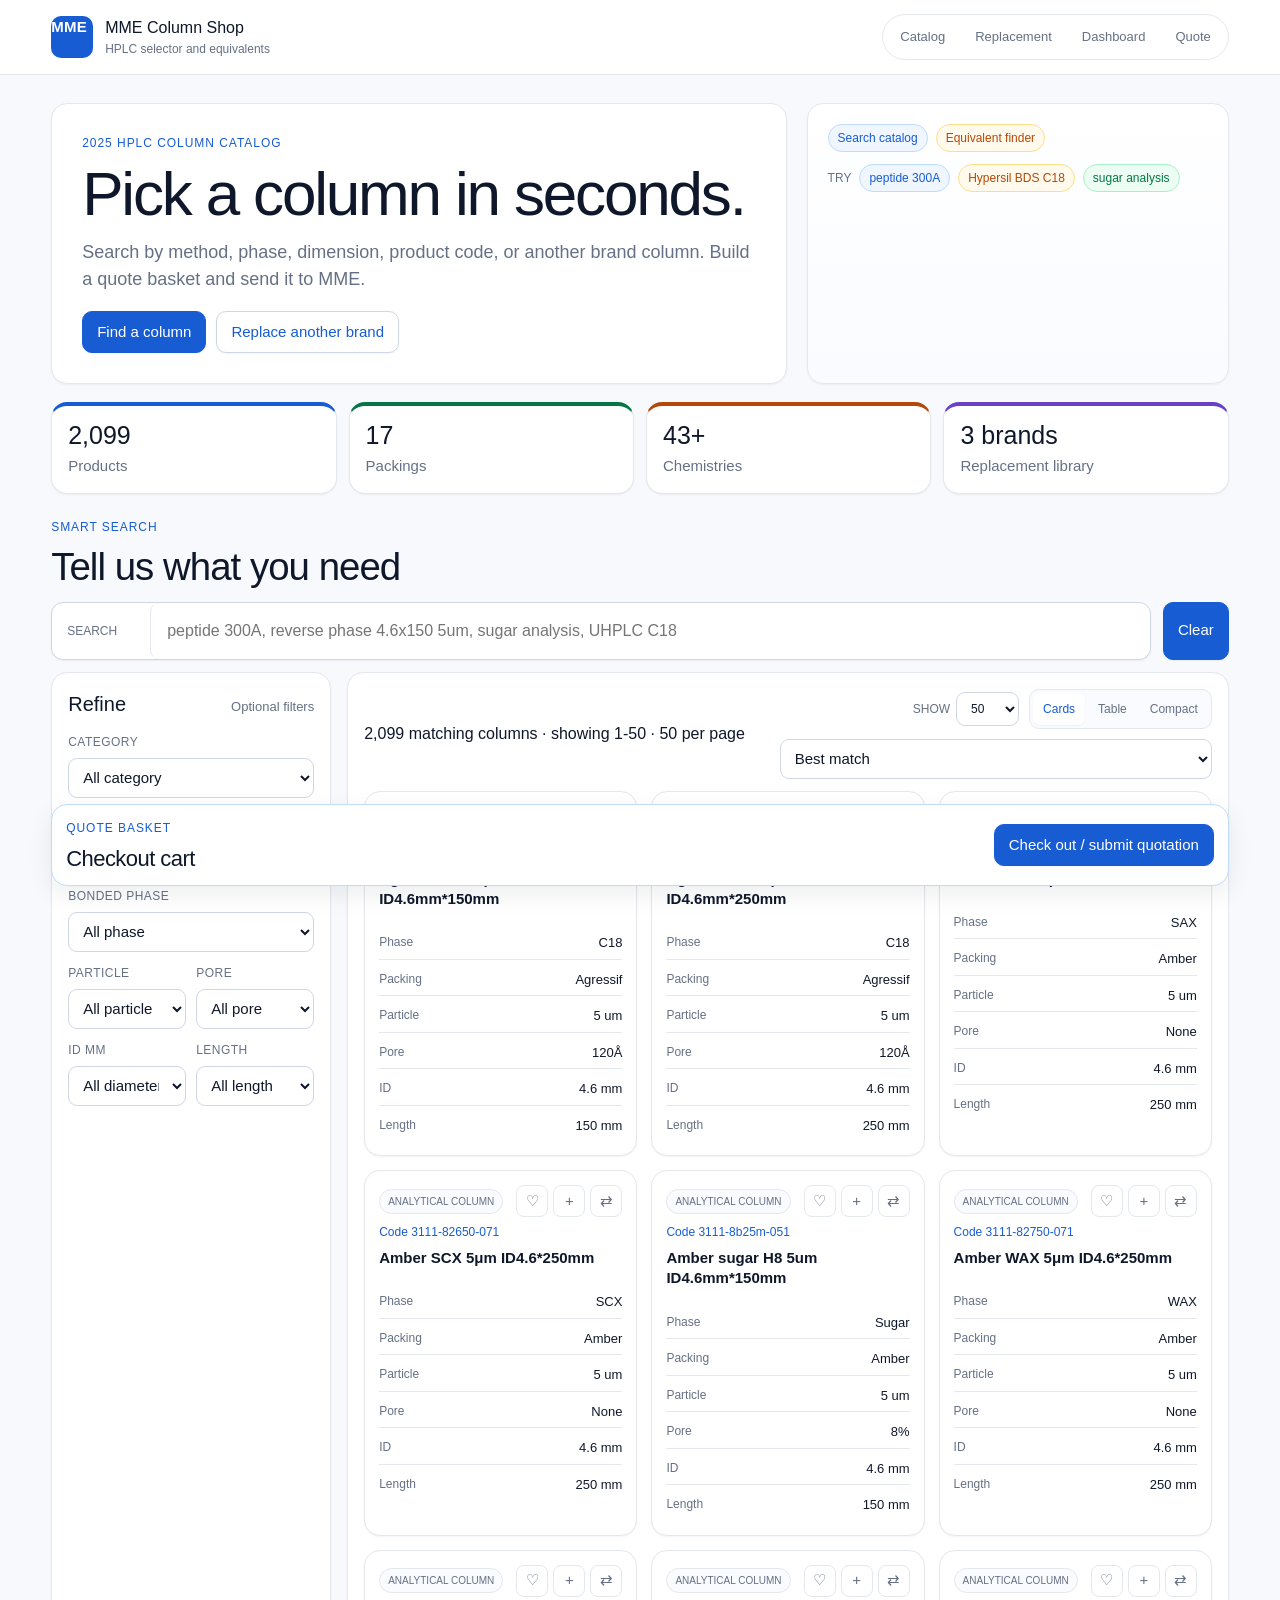
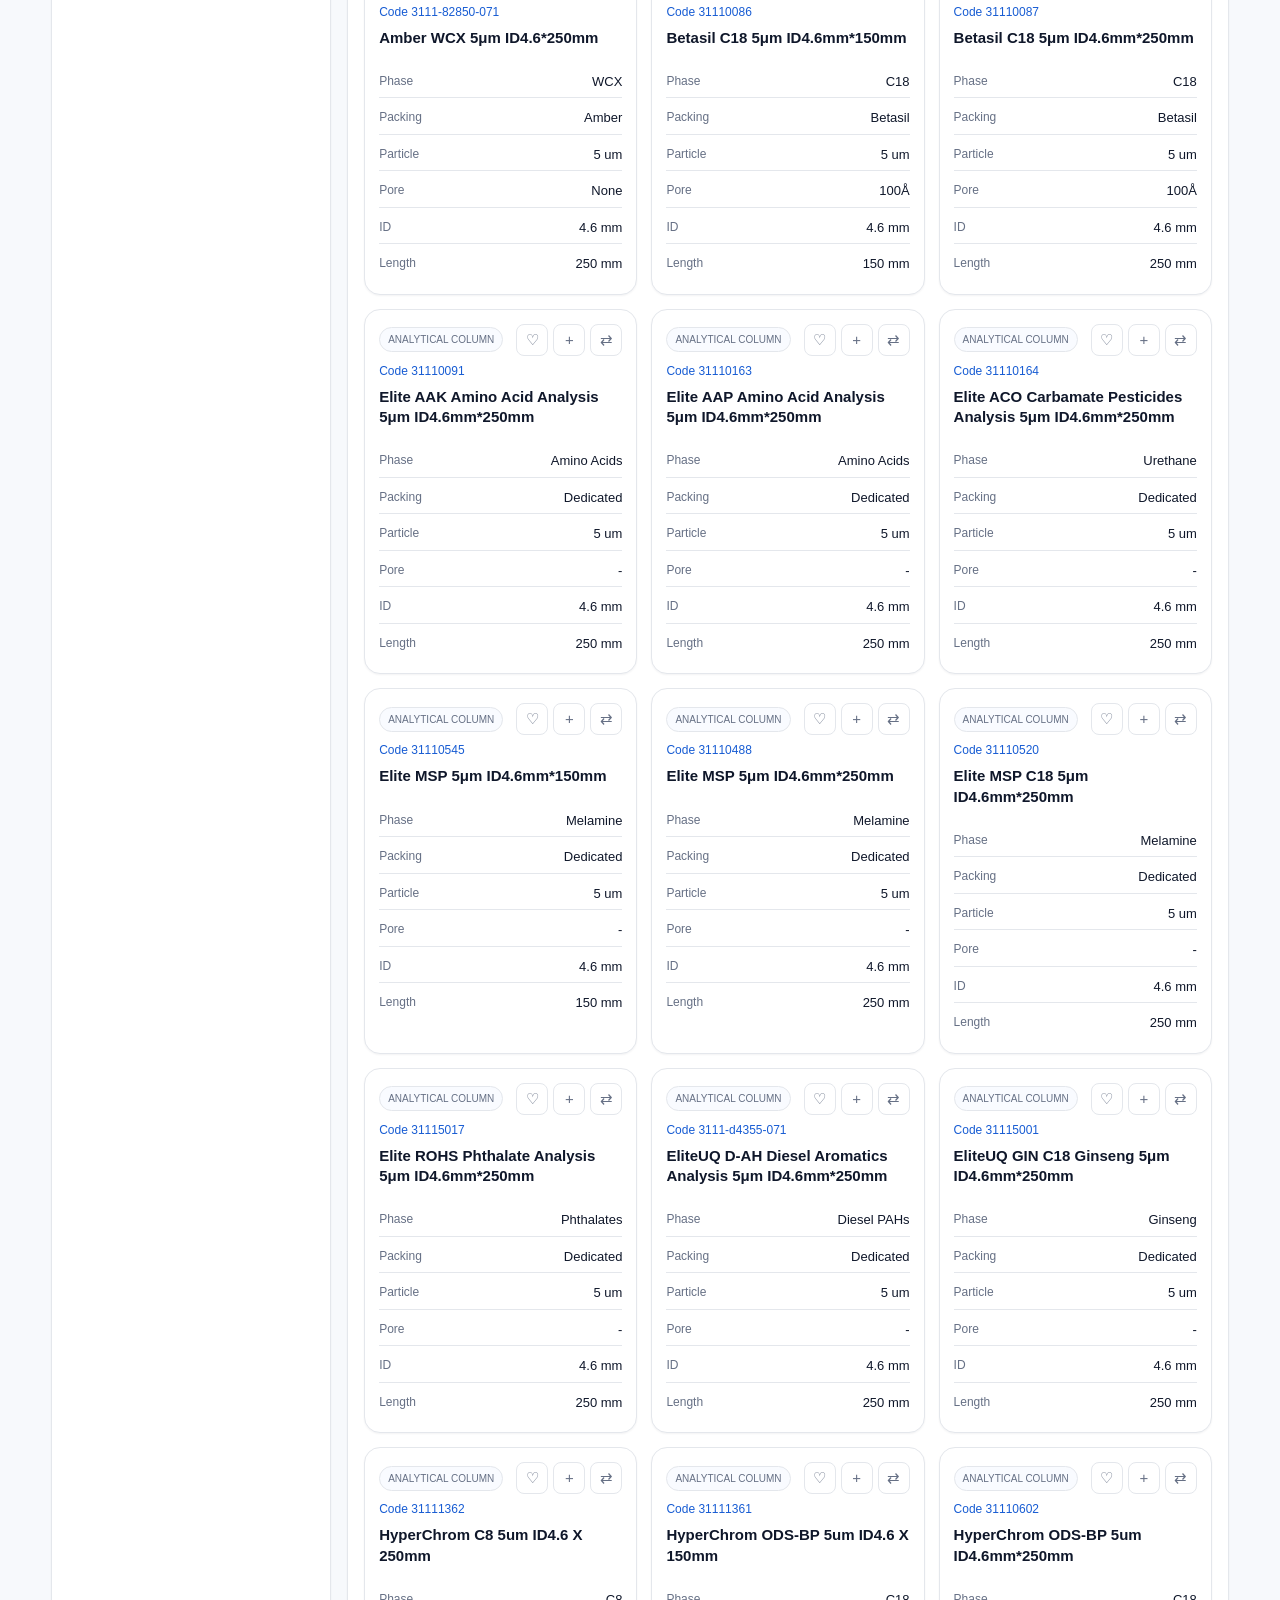
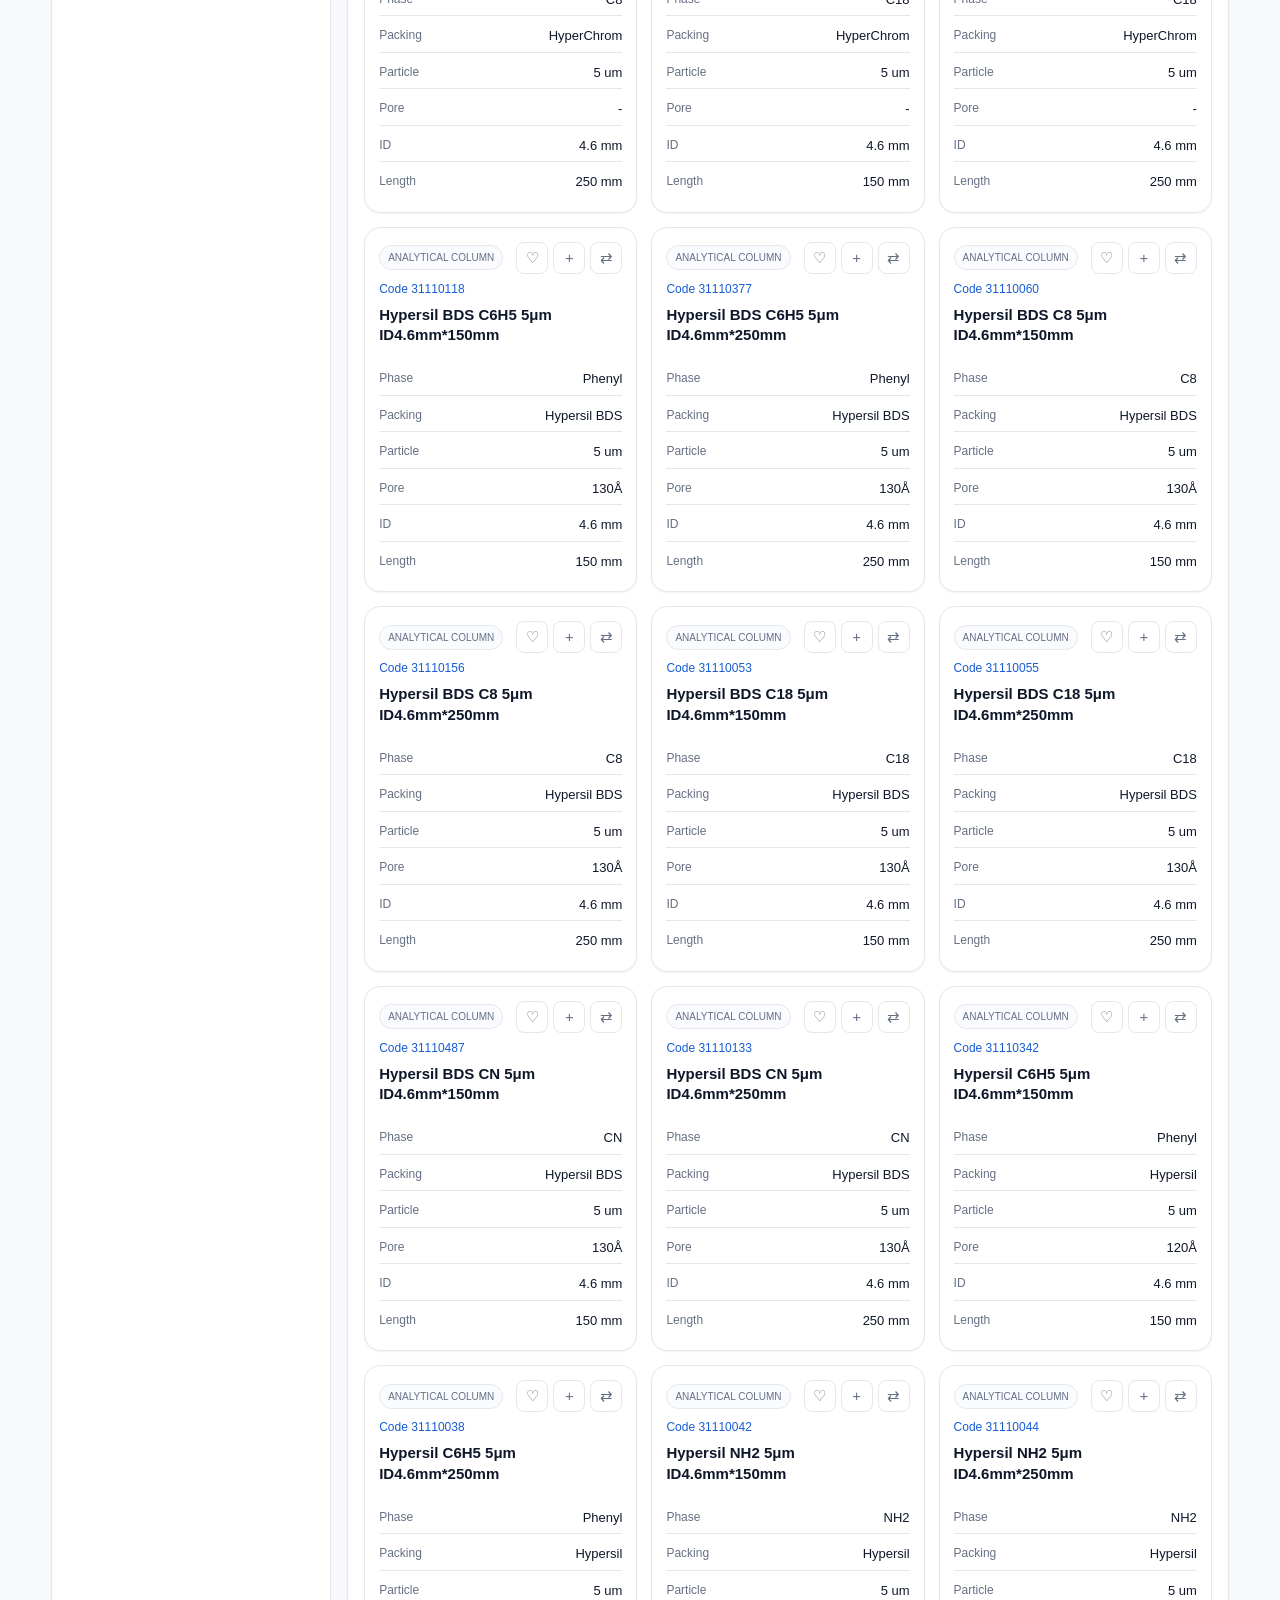
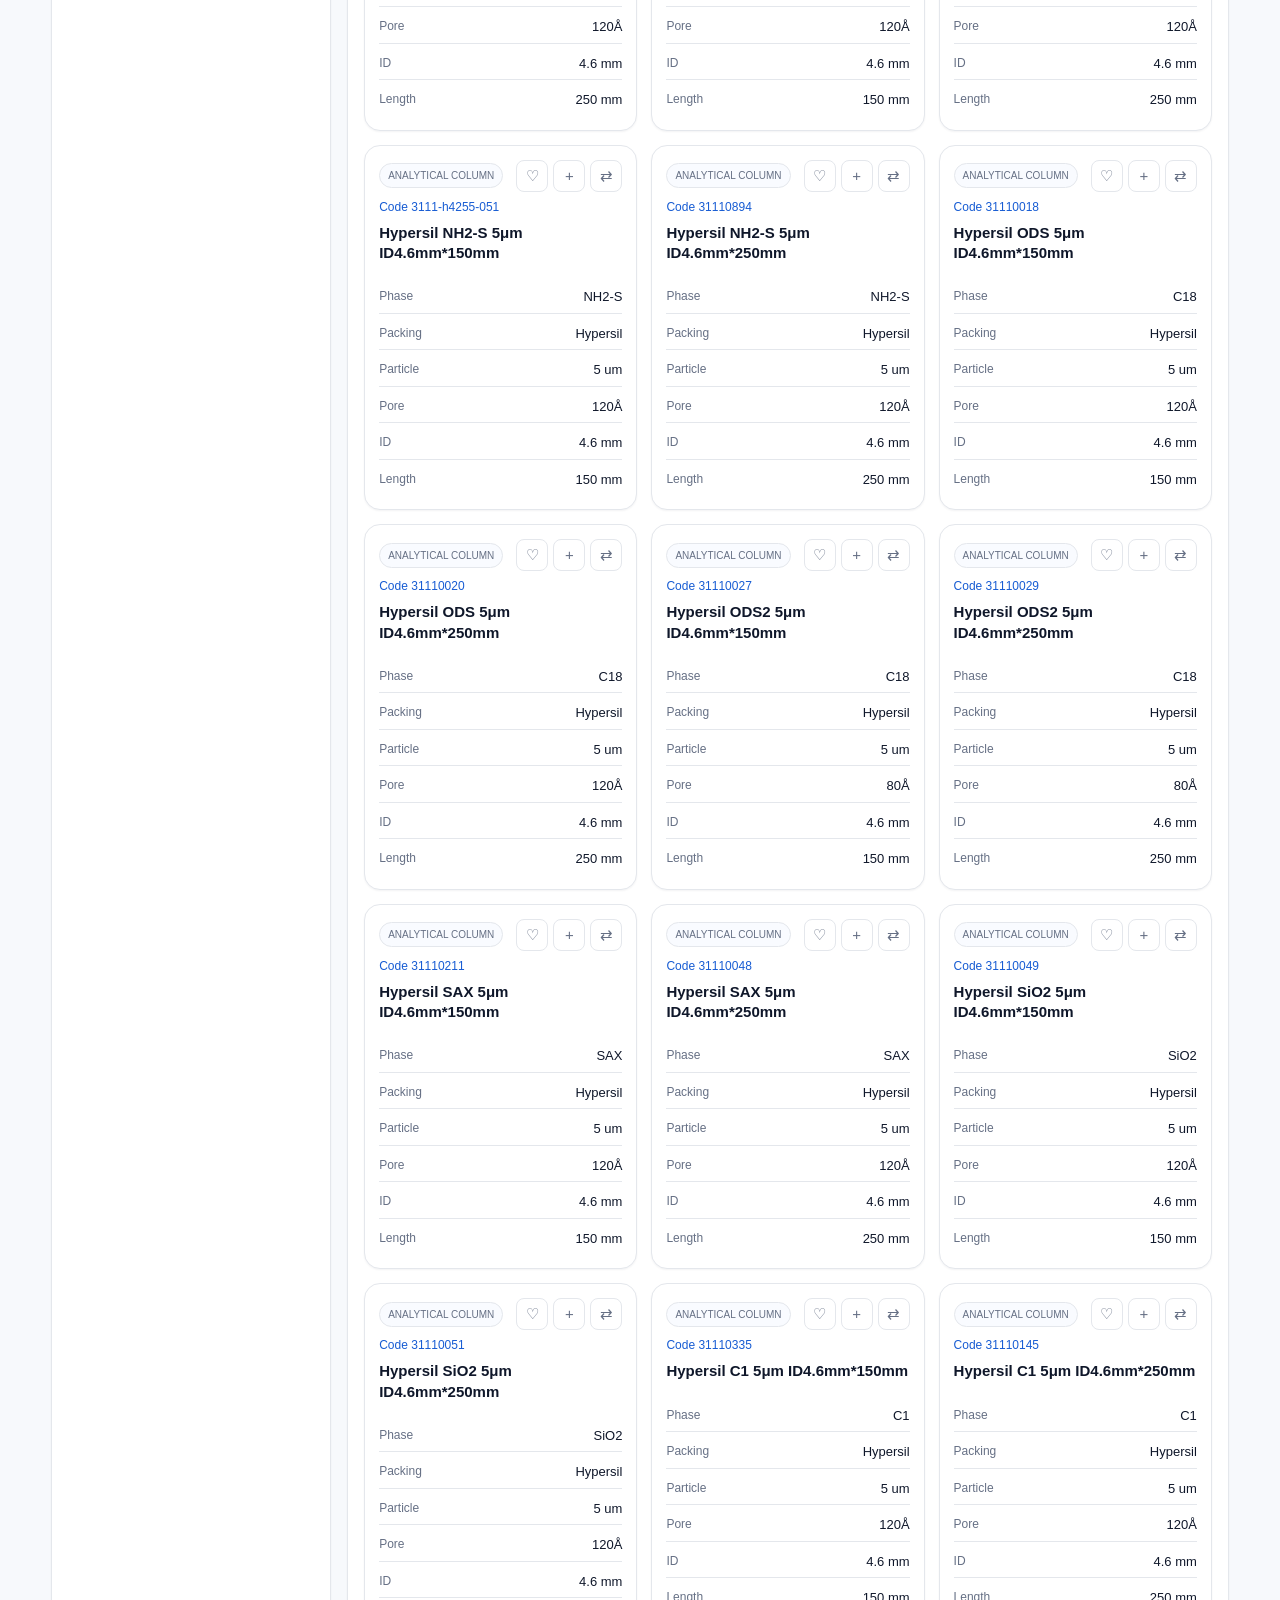
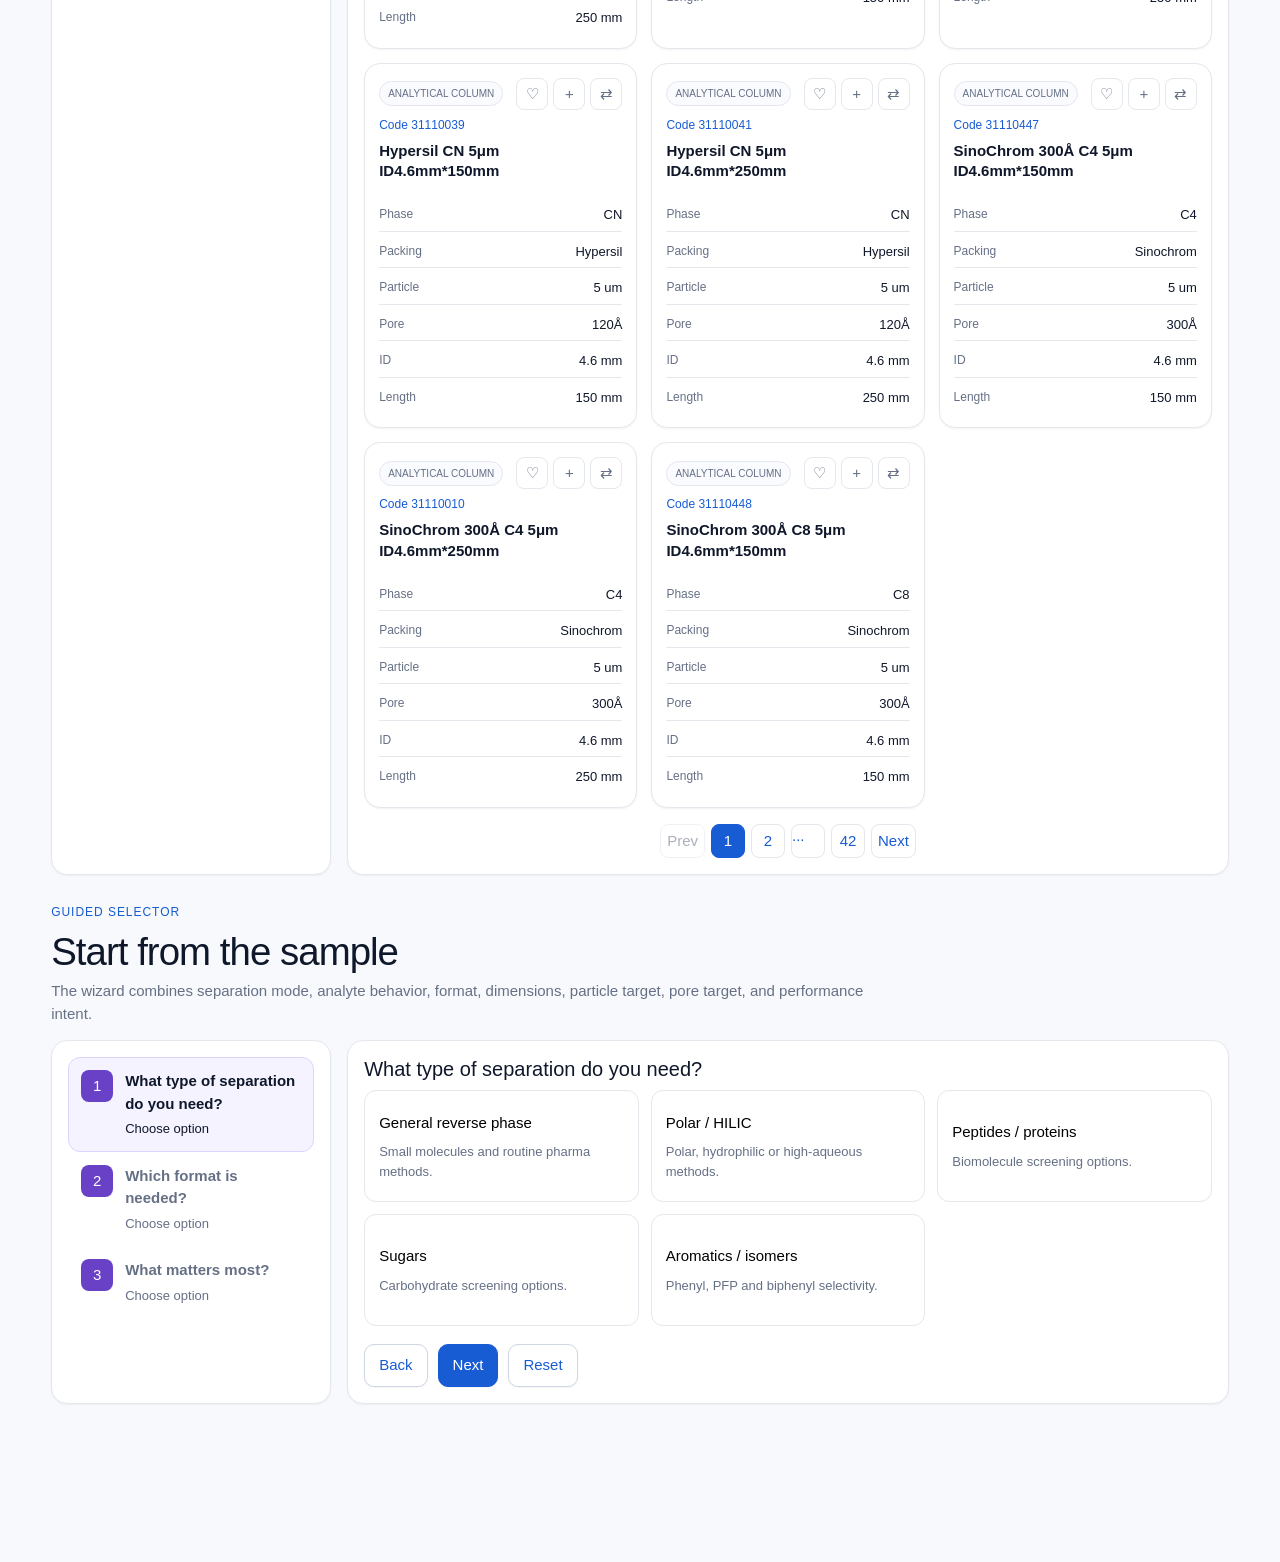
==== commit 14cf4320: "Disable optional modern card color theme" ====
--- a/index.html
+++ b/index.html
@@ -13,7 +13,6 @@
     <meta property="og:image" content="assets/column-visual.svg">
     <meta name="theme-color" content="#2563eb">
     <link rel="stylesheet" href="styles.css">
-    <link rel="stylesheet" href="styles-card-theme.css" data-optional-theme="modern-cards">
   </head>
   <body>
     <header class="site-header">
